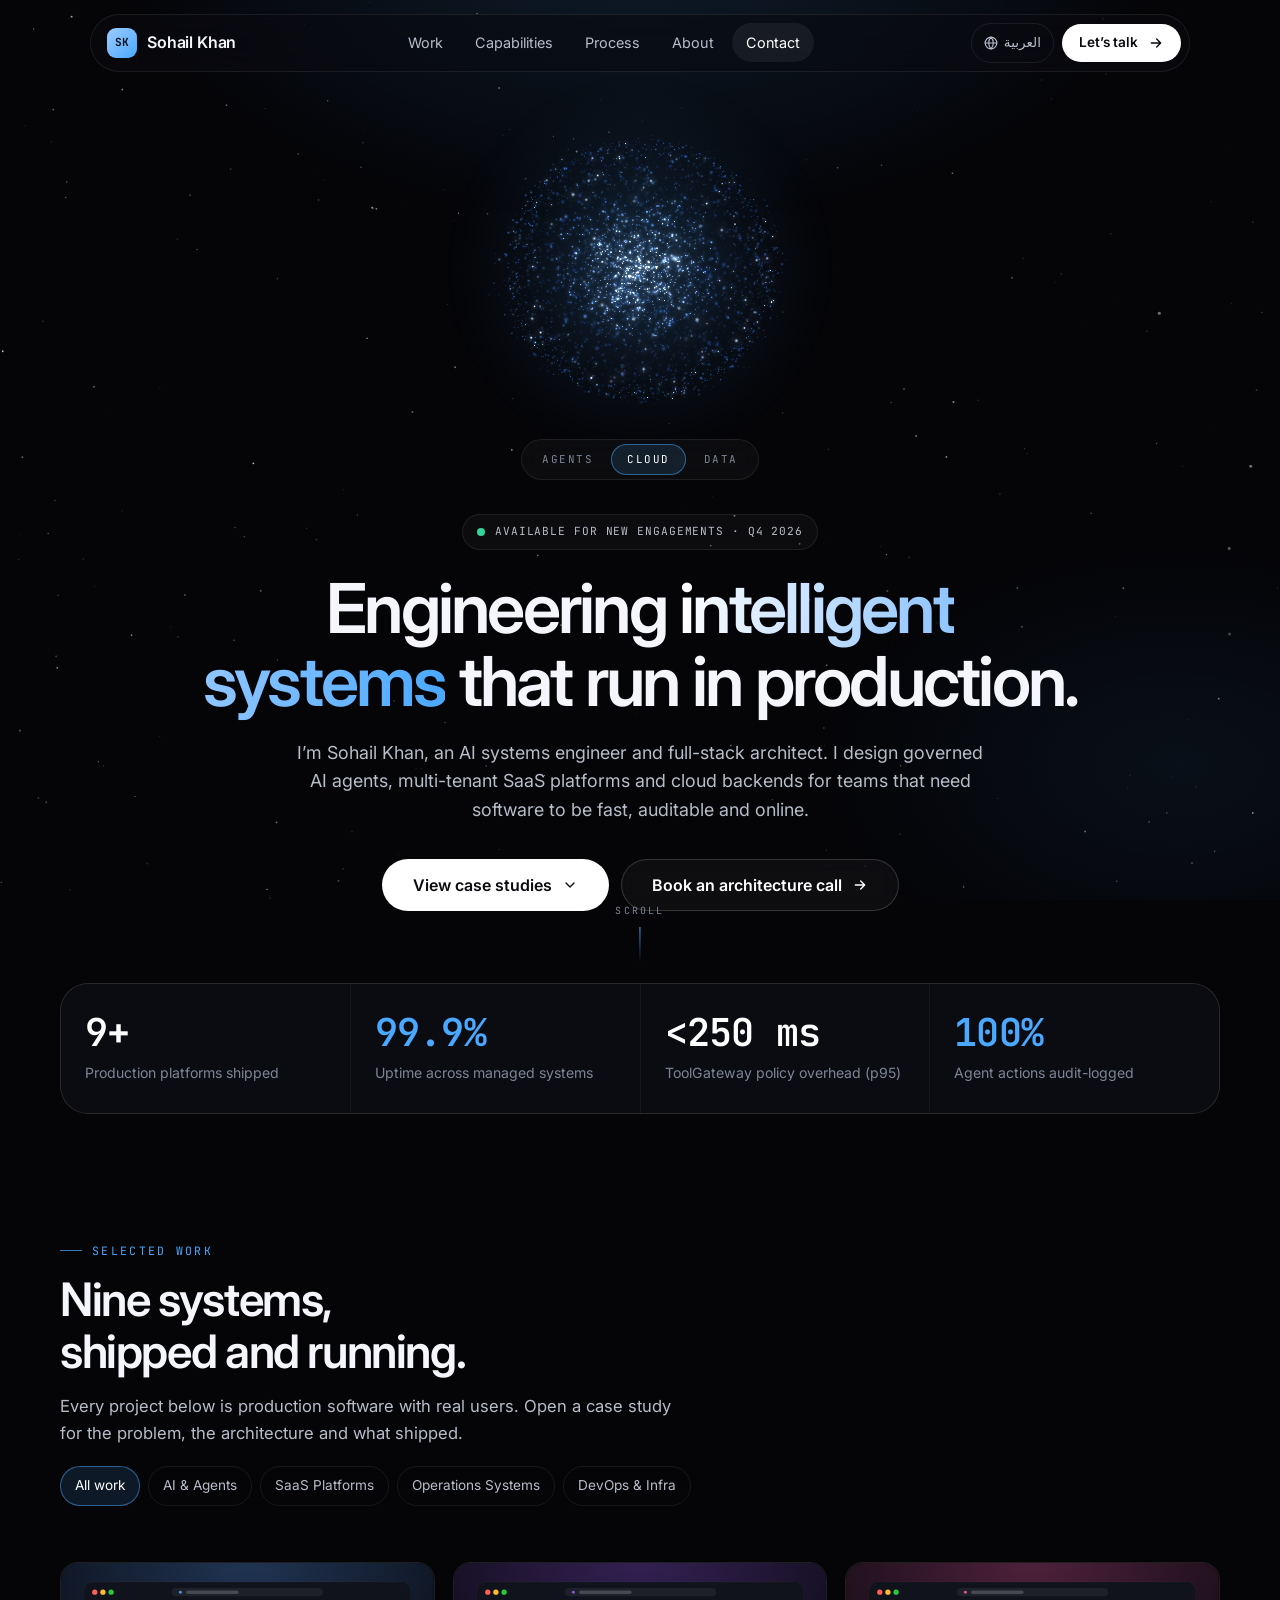
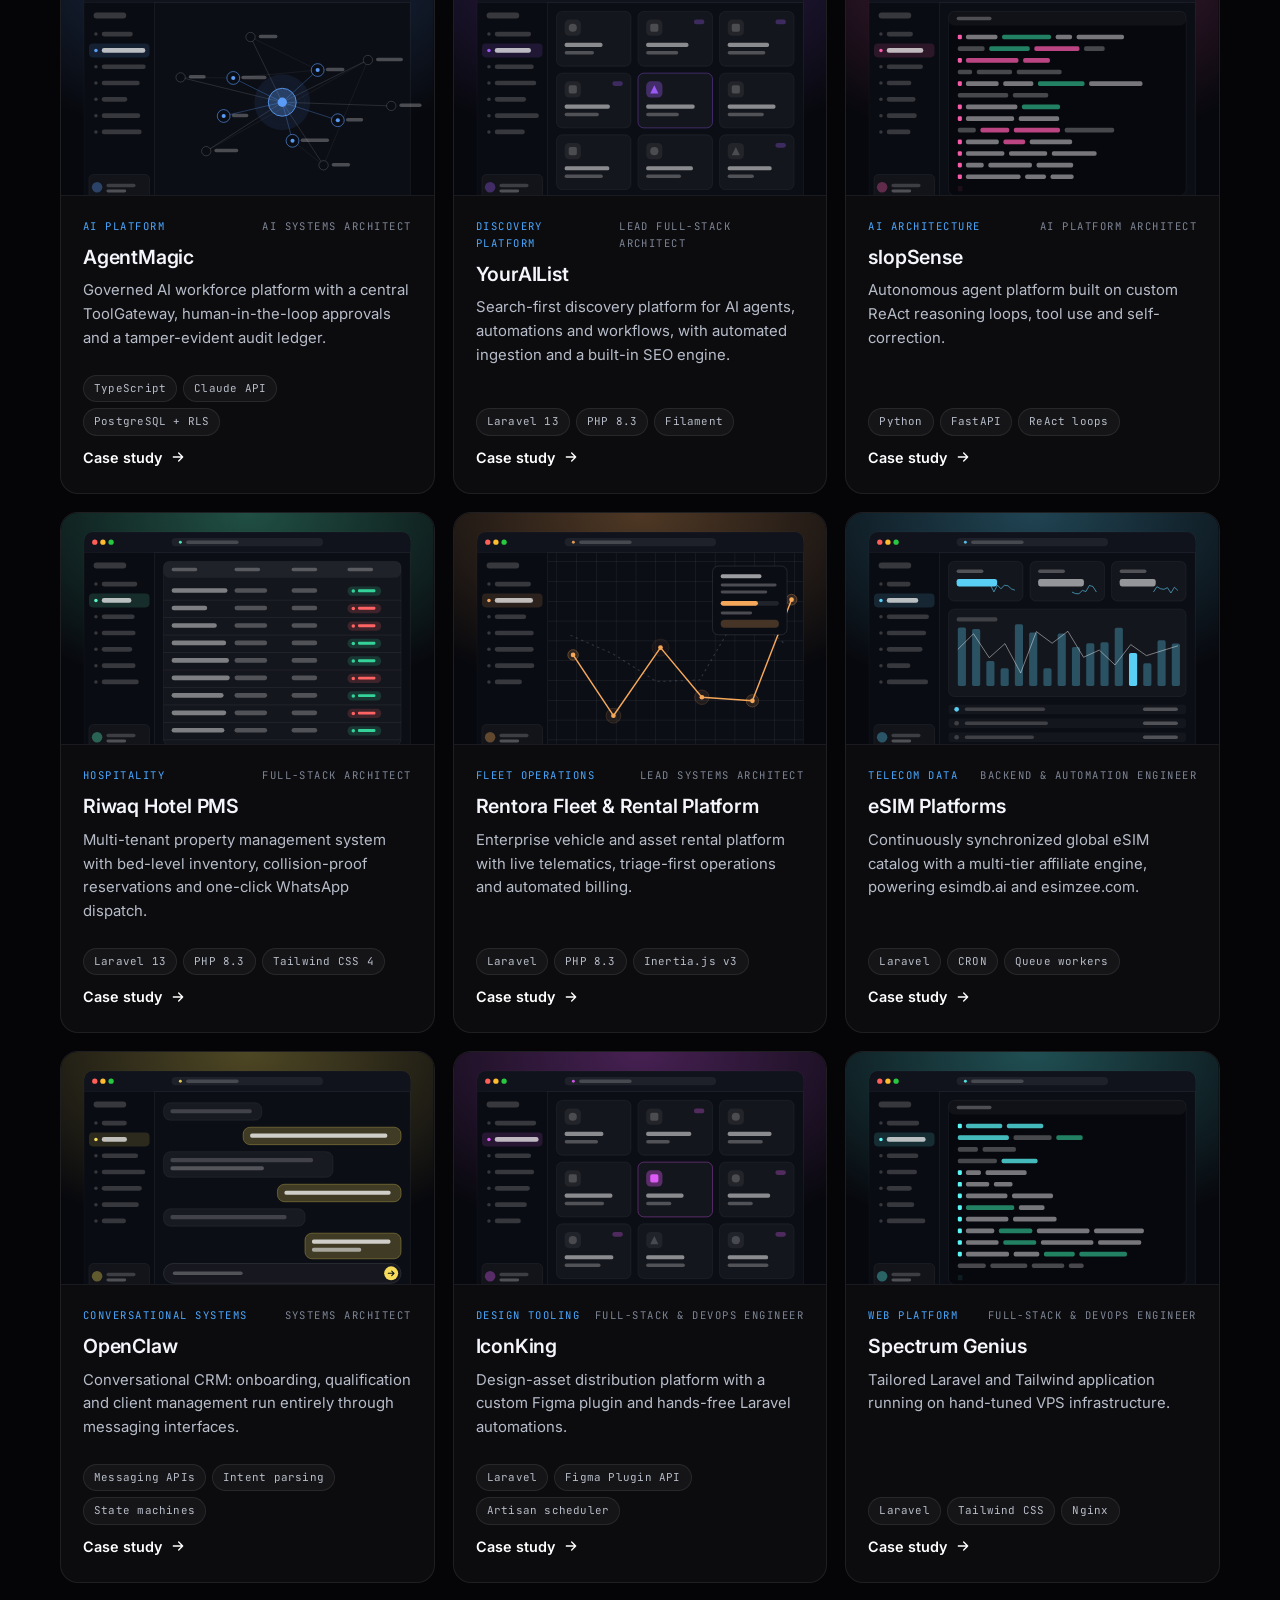
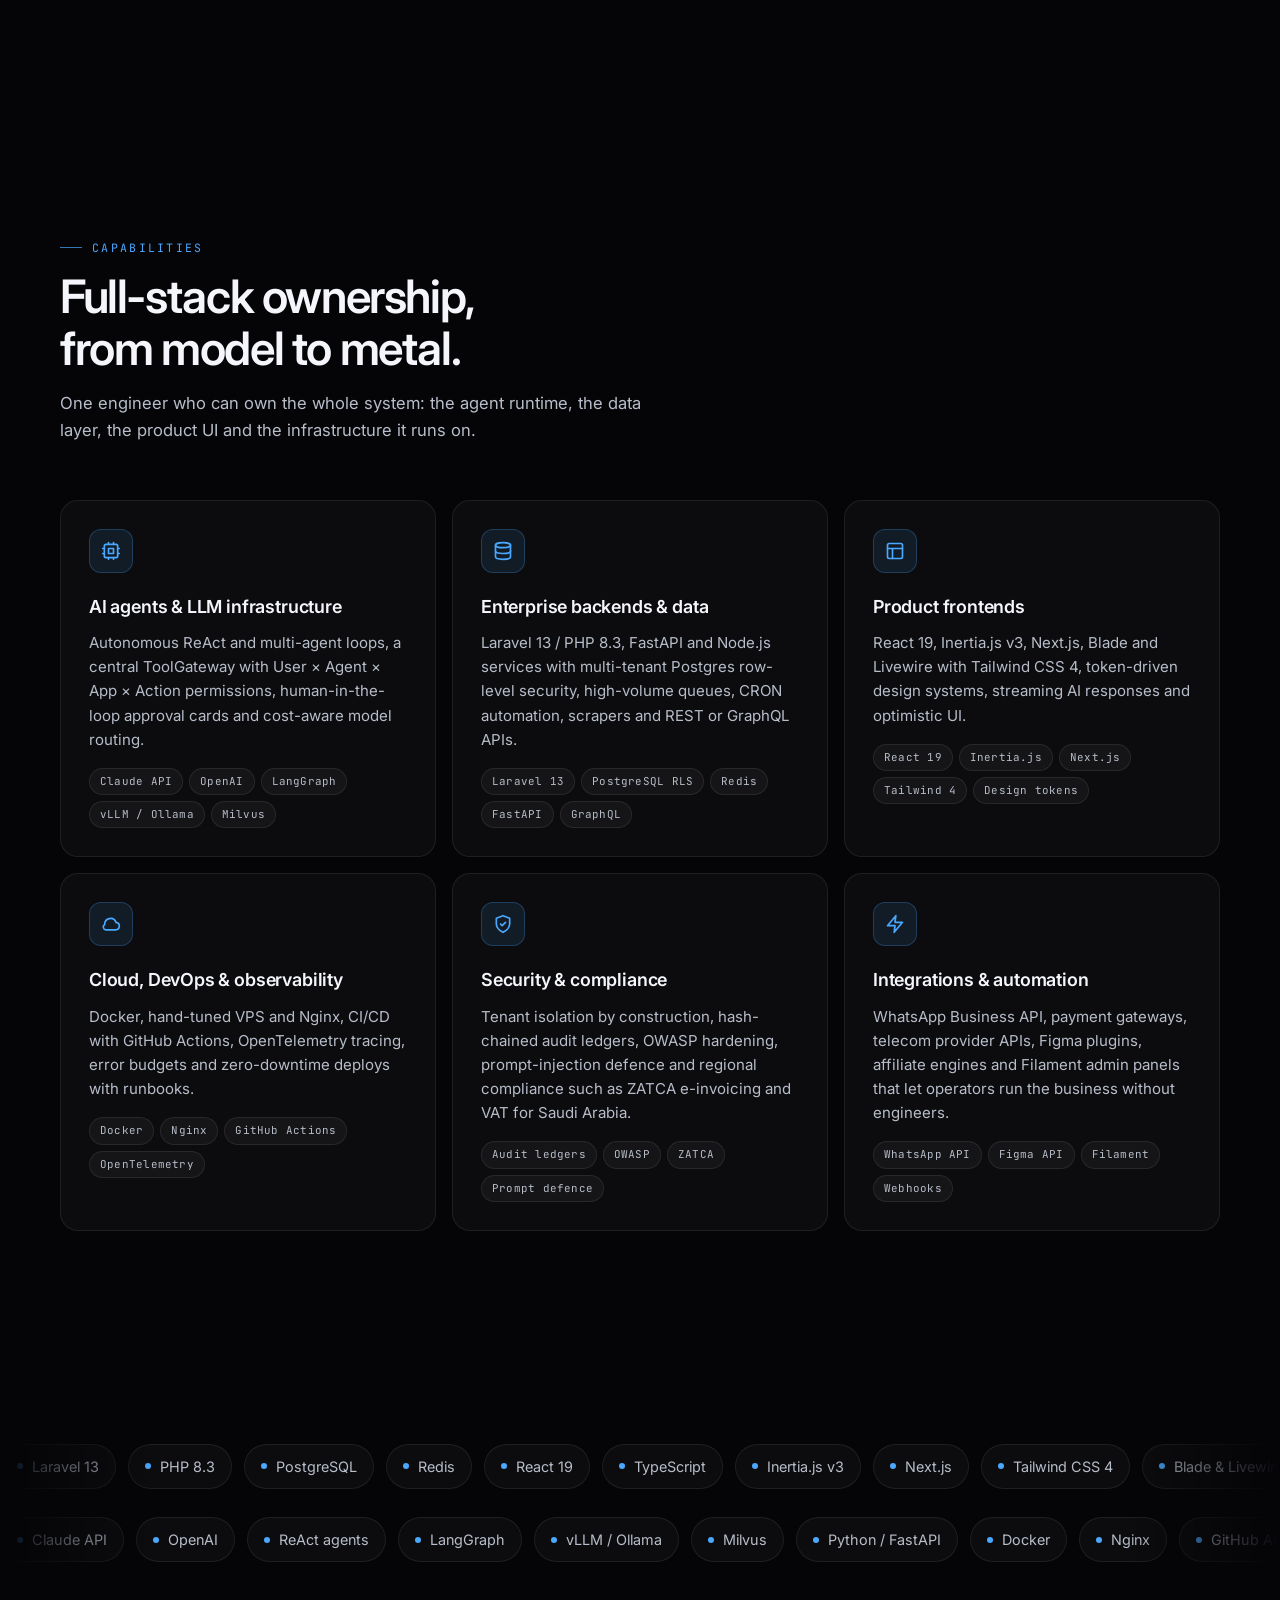
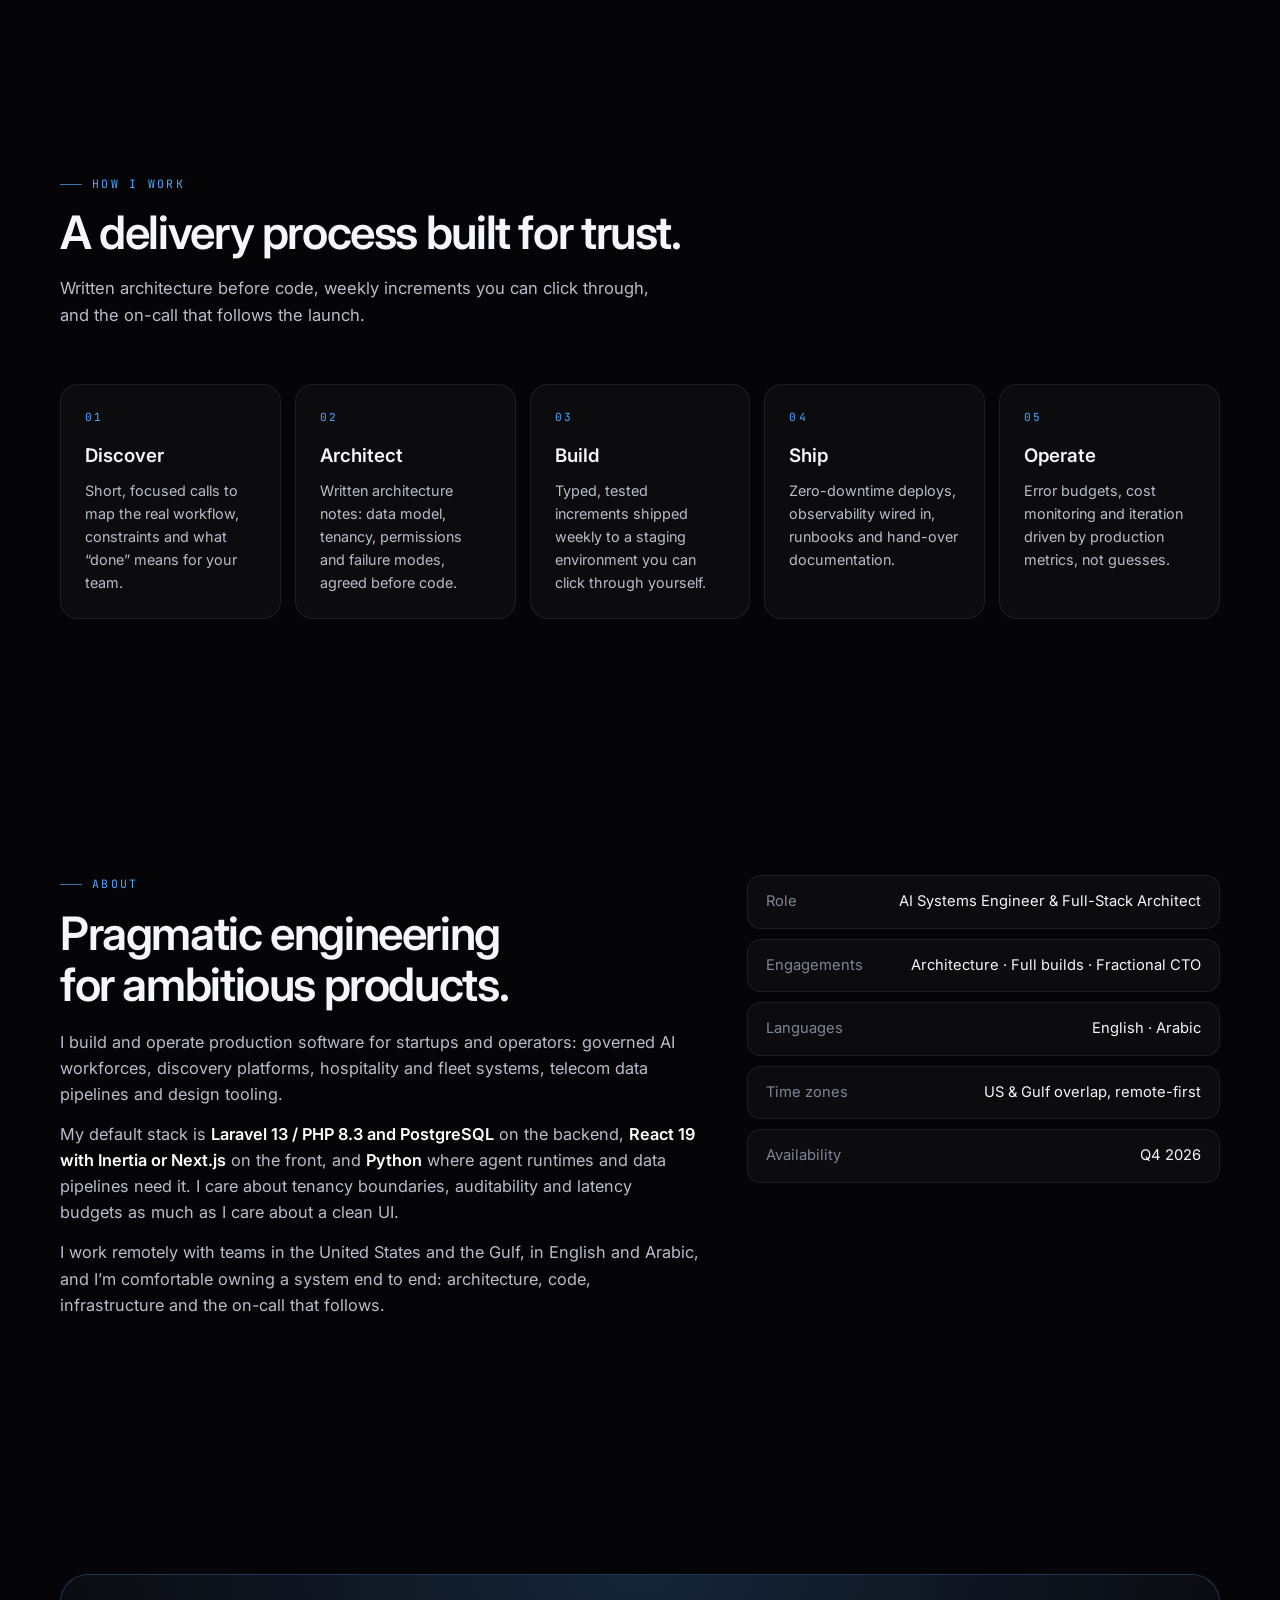
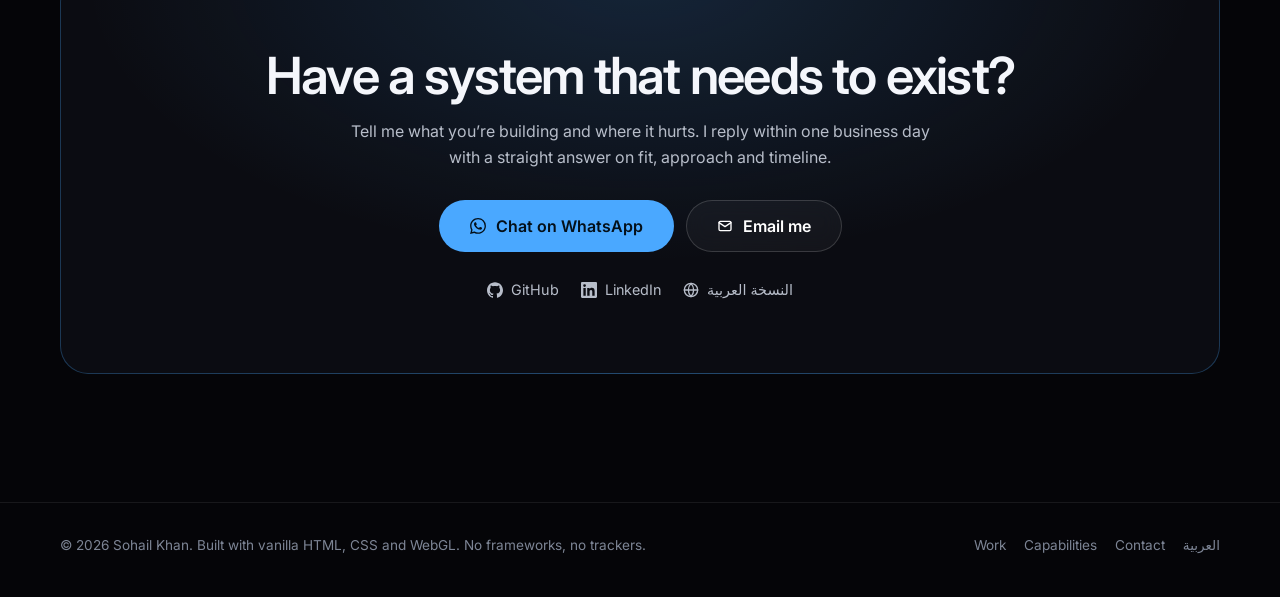
==== index.html @ e5ed65bf "Initial Portfolio" ====
<!DOCTYPE html>
<html lang="en" dir="ltr">
<head>
  <meta charset="UTF-8">
  <meta name="viewport" content="width=device-width, initial-scale=1.0">
  <title>Sohail Khan — AI Systems Engineer &amp; Full-Stack Architect</title>
  <meta name="description" content="Sohail Khan designs governed AI agents, multi-tenant SaaS platforms and cloud backends that stay fast, auditable and online. Case studies: AgentMagic, YourAIList, Riwaq PMS, Rentora, eSIM platforms and more.">
  <meta name="theme-color" content="#050508">
  <meta name="color-scheme" content="dark">

  <!-- TODO: replace https://sohailkhan.dev/ with your real domain before launch -->
  <link rel="canonical" href="https://sohailkhan.dev/">
  <link rel="alternate" hreflang="en" href="https://sohailkhan.dev/">
  <link rel="alternate" hreflang="ar" href="https://sohailkhan.dev/ar.html">
  <link rel="alternate" hreflang="x-default" href="https://sohailkhan.dev/">

  <meta property="og:type" content="website">
  <meta property="og:title" content="Sohail Khan — AI Systems Engineer &amp; Full-Stack Architect">
  <meta property="og:description" content="Governed AI agents, multi-tenant SaaS platforms and cloud backends that stay fast, auditable and online.">
  <meta property="og:url" content="https://sohailkhan.dev/">
  <meta property="og:locale" content="en_US">
  <meta property="og:locale:alternate" content="ar_SA">
  <meta name="twitter:card" content="summary_large_image">

  <link rel="icon" href="data:image/svg+xml,%3Csvg xmlns='http://www.w3.org/2000/svg' viewBox='0 0 64 64'%3E%3Cdefs%3E%3ClinearGradient id='g' x1='0' y1='0' x2='1' y2='1'%3E%3Cstop offset='0' stop-color='%239ccbff'/%3E%3Cstop offset='1' stop-color='%234aa8ff'/%3E%3C/linearGradient%3E%3C/defs%3E%3Crect width='64' height='64' rx='16' fill='url(%23g)'/%3E%3Ctext x='32' y='41' text-anchor='middle' font-family='Inter,Arial,sans-serif' font-size='26' font-weight='700' fill='%2304101a'%3ESK%3C/text%3E%3C/svg%3E">

  <link rel="preconnect" href="https://fonts.googleapis.com">
  <link rel="preconnect" href="https://fonts.gstatic.com" crossorigin>
  <link href="https://fonts.googleapis.com/css2?family=Inter:wght@400;500;600;700&family=JetBrains+Mono:wght@400;500;600&display=swap" rel="stylesheet">
  <link rel="stylesheet" href="assets/css/styles.css">

  <script type="application/ld+json">
  {
    "@context": "https://schema.org",
    "@type": "Person",
    "name": "Sohail Khan",
    "jobTitle": "AI Systems Engineer & Full-Stack Architect",
    "url": "https://sohailkhan.dev/",
    "sameAs": ["https://github.com/Koding-net"],
    "knowsLanguage": ["en", "ar"],
    "knowsAbout": ["AI agents", "LLM infrastructure", "Laravel", "PostgreSQL", "React", "Cloud architecture", "DevOps"]
  }
  </script>
</head>
<body>

<!-- Icon sprite -->
<svg xmlns="http://www.w3.org/2000/svg" style="display:none" aria-hidden="true">
  <symbol id="i-arrow" viewBox="0 0 24 24" fill="none" stroke="currentColor" stroke-width="2" stroke-linecap="round" stroke-linejoin="round"><path d="M5 12h14M13 6l6 6-6 6"/></symbol>
  <symbol id="i-chevron" viewBox="0 0 24 24" fill="none" stroke="currentColor" stroke-width="2" stroke-linecap="round" stroke-linejoin="round"><path d="m6 9 6 6 6-6"/></symbol>
  <symbol id="i-ext" viewBox="0 0 24 24" fill="none" stroke="currentColor" stroke-width="2" stroke-linecap="round" stroke-linejoin="round"><path d="M14 4h6v6M20 4l-9 9M19 14v5a1 1 0 0 1-1 1H5a1 1 0 0 1-1-1V6a1 1 0 0 1 1-1h5"/></symbol>
  <symbol id="i-mail" viewBox="0 0 24 24" fill="none" stroke="currentColor" stroke-width="2" stroke-linecap="round" stroke-linejoin="round"><rect x="3" y="5" width="18" height="14" rx="2"/><path d="m3 7 9 6 9-6"/></symbol>
  <symbol id="i-globe" viewBox="0 0 24 24" fill="none" stroke="currentColor" stroke-width="2" stroke-linecap="round" stroke-linejoin="round"><circle cx="12" cy="12" r="10"/><path d="M2 12h20M12 2a15.3 15.3 0 0 1 4 10 15.3 15.3 0 0 1-4 10 15.3 15.3 0 0 1-4-10 15.3 15.3 0 0 1 4-10z"/></symbol>
  <symbol id="i-menu" viewBox="0 0 24 24" fill="none" stroke="currentColor" stroke-width="2" stroke-linecap="round"><path d="M4 7h16M4 12h16M4 17h16"/></symbol>
  <symbol id="i-x" viewBox="0 0 24 24" fill="none" stroke="currentColor" stroke-width="2" stroke-linecap="round"><path d="M18 6 6 18M6 6l12 12"/></symbol>
  <symbol id="i-cpu" viewBox="0 0 24 24" fill="none" stroke="currentColor" stroke-width="2" stroke-linecap="round" stroke-linejoin="round"><rect x="4" y="4" width="16" height="16" rx="2"/><rect x="9" y="9" width="6" height="6"/><path d="M15 2v2M9 2v2M15 20v2M9 20v2M2 15h2M2 9h2M20 15h2M20 9h2"/></symbol>
  <symbol id="i-db" viewBox="0 0 24 24" fill="none" stroke="currentColor" stroke-width="2" stroke-linecap="round" stroke-linejoin="round"><ellipse cx="12" cy="5" rx="9" ry="3"/><path d="M3 5v14c0 1.7 4 3 9 3s9-1.3 9-3V5"/><path d="M3 12c0 1.7 4 3 9 3s9-1.3 9-3"/></symbol>
  <symbol id="i-layout" viewBox="0 0 24 24" fill="none" stroke="currentColor" stroke-width="2" stroke-linecap="round" stroke-linejoin="round"><rect x="3" y="3" width="18" height="18" rx="2"/><path d="M3 9h18M9 21V9"/></symbol>
  <symbol id="i-cloud" viewBox="0 0 24 24" fill="none" stroke="currentColor" stroke-width="2" stroke-linecap="round" stroke-linejoin="round"><path d="M17.5 19a4.5 4.5 0 0 0 .5-8.97A7 7 0 0 0 4.4 12.5 3.5 3.5 0 0 0 6 19z"/></symbol>
  <symbol id="i-shield" viewBox="0 0 24 24" fill="none" stroke="currentColor" stroke-width="2" stroke-linecap="round" stroke-linejoin="round"><path d="M12 22s8-4 8-10V5l-8-3-8 3v7c0 6 8 10 8 10z"/><path d="m9 12 2 2 4-4"/></symbol>
  <symbol id="i-zap" viewBox="0 0 24 24" fill="none" stroke="currentColor" stroke-width="2" stroke-linecap="round" stroke-linejoin="round"><path d="M13 2 3 14h9l-1 8 10-12h-9z"/></symbol>
  <symbol id="i-wa" viewBox="0 0 24 24" fill="currentColor"><path d="M17.472 14.382c-.297-.149-1.758-.867-2.03-.967-.273-.099-.471-.148-.67.15-.197.297-.767.966-.94 1.164-.173.199-.347.223-.644.075-.297-.15-1.255-.463-2.39-1.475-.883-.788-1.48-1.761-1.653-2.059-.173-.297-.018-.458.13-.606.134-.133.298-.347.446-.52.149-.174.198-.298.298-.497.099-.198.05-.371-.025-.52-.075-.149-.669-1.612-.916-2.207-.242-.579-.487-.5-.669-.51-.173-.008-.371-.01-.57-.01-.198 0-.52.074-.792.372-.272.297-1.04 1.016-1.04 2.479 0 1.462 1.065 2.875 1.213 3.074.149.198 2.096 3.2 5.077 4.487.709.306 1.262.489 1.694.625.712.227 1.36.195 1.871.118.571-.085 1.758-.719 2.006-1.413.248-.694.248-1.289.173-1.413-.074-.124-.272-.198-.57-.347m-5.421 7.403h-.004a9.87 9.87 0 0 1-5.031-1.378l-.361-.214-3.741.982.998-3.648-.235-.374a9.86 9.86 0 0 1-1.51-5.26c.001-5.45 4.436-9.884 9.888-9.884 2.64 0 5.122 1.03 6.988 2.898a9.825 9.825 0 0 1 2.893 6.994c-.003 5.45-4.437 9.884-9.885 9.884m8.413-18.297A11.815 11.815 0 0 0 12.05 0C5.495 0 .16 5.335.157 11.892c0 2.096.547 4.142 1.588 5.945L.057 24l6.305-1.654a11.882 11.882 0 0 0 5.683 1.448h.005c6.554 0 11.89-5.335 11.893-11.893a11.821 11.821 0 0 0-3.48-8.413Z"/></symbol>
  <symbol id="i-github" viewBox="0 0 24 24" fill="currentColor"><path d="M12 .297c-6.63 0-12 5.373-12 12 0 5.303 3.438 9.8 8.205 11.385.6.113.82-.258.82-.577 0-.285-.01-1.04-.015-2.04-3.338.724-4.042-1.61-4.042-1.61C4.422 18.07 3.633 17.7 3.633 17.7c-1.087-.744.084-.729.084-.729 1.205.084 1.838 1.236 1.838 1.236 1.07 1.835 2.809 1.305 3.495.998.108-.776.417-1.305.76-1.605-2.665-.3-5.466-1.332-5.466-5.93 0-1.31.465-2.38 1.235-3.22-.135-.303-.54-1.523.105-3.176 0 0 1.005-.322 3.3 1.23.96-.267 1.98-.399 3-.405 1.02.006 2.04.138 3 .405 2.28-1.552 3.285-1.23 3.285-1.23.645 1.653.24 2.873.12 3.176.765.84 1.23 1.91 1.23 3.22 0 4.61-2.805 5.625-5.475 5.92.42.36.81 1.096.81 2.22 0 1.606-.015 2.896-.015 3.286 0 .315.21.69.825.57C20.565 22.092 24 17.592 24 12.297c0-6.627-5.373-12-12-12"/></symbol>
  <symbol id="i-linkedin" viewBox="0 0 24 24" fill="currentColor"><path d="M20.447 20.452h-3.554v-5.569c0-1.328-.027-3.037-1.852-3.037-1.853 0-2.136 1.445-2.136 2.939v5.667H9.351V9h3.414v1.561h.046c.477-.9 1.637-1.85 3.37-1.85 3.601 0 4.267 2.37 4.267 5.455v6.286zM5.337 7.433a2.062 2.062 0 0 1-2.063-2.065 2.064 2.064 0 1 1 2.063 2.065zm1.782 13.019H3.555V9h3.564v11.452zM22.225 0H1.771C.792 0 0 .774 0 1.729v20.542C0 23.227.792 24 1.771 24h20.451C23.2 24 24 23.227 24 22.271V1.729C24 .774 23.2 0 22.222 0h.003z"/></symbol>
</svg>

<a class="skip-link" href="#main">Skip to content</a>
<canvas id="starfield" class="starfield" aria-hidden="true"></canvas>
<div class="bg-glow" aria-hidden="true"></div>

<!-- ======================= Header ======================= -->
<header class="site-header" id="top">
  <nav class="nav" aria-label="Primary">
    <a class="nav__brand" href="#top" aria-label="Sohail Khan — home">
      <span class="nav__mark" aria-hidden="true">SK</span>
      <span>Sohail Khan</span>
    </a>
    <ul class="nav__links" id="nav-links">
      <li><a href="#work">Work</a></li>
      <li><a href="#capabilities">Capabilities</a></li>
      <li><a href="#process">Process</a></li>
      <li><a href="#about">About</a></li>
      <li><a href="#contact">Contact</a></li>
    </ul>
    <div class="nav__actions">
      <a class="nav__lang" href="ar.html" hreflang="ar" lang="ar" title="النسخة العربية — الخليج">
        <svg aria-hidden="true"><use href="#i-globe"/></svg><span>العربية</span>
      </a>
      <a class="btn btn--primary btn--sm nav__cta" href="#contact">Let’s talk <svg aria-hidden="true"><use href="#i-arrow"/></svg></a>
      <button class="nav__toggle" type="button" aria-expanded="false" aria-controls="nav-links" aria-label="Toggle menu">
        <svg class="icon-menu" aria-hidden="true"><use href="#i-menu"/></svg>
        <svg class="icon-close" aria-hidden="true"><use href="#i-x"/></svg>
      </button>
    </div>
  </nav>
</header>

<main id="main">

  <!-- ======================= Hero ======================= -->
  <section class="hero" id="hero" aria-labelledby="hero-title">
    <div class="avatar" id="avatar" aria-hidden="true">
      <canvas id="avatar-canvas" class="avatar__canvas"></canvas>
    </div>
    <div class="forms" role="group" aria-label="Choose a formation">
      <button type="button" class="forms__btn" aria-pressed="true">Agents</button>
      <button type="button" class="forms__btn" aria-pressed="false">Cloud</button>
      <button type="button" class="forms__btn" aria-pressed="false">Data</button>
    </div>

    <p class="hero__status"><span class="dot" aria-hidden="true"></span> Available for new engagements · Q4 2026</p>
    <h1 class="hero__title" id="hero-title">Engineering <span class="grad">intelligent systems</span> that run in production.</h1>
    <p class="hero__sub">I’m Sohail Khan, an AI systems engineer and full-stack architect. I design governed AI agents, multi-tenant SaaS platforms and cloud backends for teams that need software to be fast, auditable and online.</p>
    <div class="hero__cta">
      <a class="btn btn--primary btn--lg" href="#work">View case studies <svg aria-hidden="true"><use href="#i-chevron"/></svg></a>
      <a class="btn btn--ghost btn--lg" href="#contact">Book an architecture call <svg aria-hidden="true"><use href="#i-arrow"/></svg></a>
    </div>
    <div class="hero__scroll" aria-hidden="true">Scroll <i></i></div>
  </section>

  <!-- ======================= Metrics ======================= -->
  <section class="metrics" aria-label="Production metrics">
    <div class="container">
      <div class="metrics__panel" data-reveal>
        <div class="metric">
          <div class="metric__value"><span data-count="9" data-suffix="+">9+</span></div>
          <div class="metric__label">Production platforms shipped</div>
        </div>
        <div class="metric">
          <div class="metric__value"><em><span data-count="99.9" data-decimals="1" data-suffix="%">99.9%</span></em></div>
          <div class="metric__label">Uptime across managed systems</div>
        </div>
        <div class="metric">
          <div class="metric__value">&lt;<span data-count="250">250</span> ms</div>
          <div class="metric__label">ToolGateway policy overhead (p95)</div>
        </div>
        <div class="metric">
          <div class="metric__value"><em><span data-count="100" data-suffix="%">100%</span></em></div>
          <div class="metric__label">Agent actions audit-logged</div>
        </div>
      </div>
    </div>
  </section>

  <!-- ======================= Work ======================= -->
  <section class="section section--flush-top" id="work" aria-labelledby="work-title">
    <div class="container">
      <div class="section__head section__head--row">
        <div data-reveal>
          <p class="eyebrow">Selected work</p>
          <h2 class="h2" id="work-title">Nine systems, shipped and running.</h2>
          <p class="lead">Every project below is production software with real users. Open a case study for the problem, the architecture and what shipped.</p>
        </div>
        <div class="filters" id="filters" role="group" aria-label="Filter projects" data-reveal></div>
      </div>
      <div class="projects" id="projects-grid" data-stagger></div>
    </div>
  </section>

  <!-- ======================= Capabilities ======================= -->
  <section class="section" id="capabilities" aria-labelledby="cap-title">
    <div class="container">
      <div class="section__head" data-reveal>
        <p class="eyebrow">Capabilities</p>
        <h2 class="h2" id="cap-title">Full-stack ownership, from model to metal.</h2>
        <p class="lead">One engineer who can own the whole system: the agent runtime, the data layer, the product UI and the infrastructure it runs on.</p>
      </div>
      <div class="grid grid--3" data-stagger>
        <article class="card" data-reveal>
          <div class="card__icon"><svg aria-hidden="true"><use href="#i-cpu"/></svg></div>
          <h3 class="card__title">AI agents &amp; LLM infrastructure</h3>
          <p class="card__text">Autonomous ReAct and multi-agent loops, a central ToolGateway with User × Agent × App × Action permissions, human-in-the-loop approval cards and cost-aware model routing.</p>
          <div class="card__list"><span class="chip">Claude API</span><span class="chip">OpenAI</span><span class="chip">LangGraph</span><span class="chip">vLLM / Ollama</span><span class="chip">Milvus</span></div>
        </article>
        <article class="card" data-reveal>
          <div class="card__icon"><svg aria-hidden="true"><use href="#i-db"/></svg></div>
          <h3 class="card__title">Enterprise backends &amp; data</h3>
          <p class="card__text">Laravel 13 / PHP 8.3, FastAPI and Node.js services with multi-tenant Postgres row-level security, high-volume queues, CRON automation, scrapers and REST or GraphQL APIs.</p>
          <div class="card__list"><span class="chip">Laravel 13</span><span class="chip">PostgreSQL RLS</span><span class="chip">Redis</span><span class="chip">FastAPI</span><span class="chip">GraphQL</span></div>
        </article>
        <article class="card" data-reveal>
          <div class="card__icon"><svg aria-hidden="true"><use href="#i-layout"/></svg></div>
          <h3 class="card__title">Product frontends</h3>
          <p class="card__text">React 19, Inertia.js v3, Next.js, Blade and Livewire with Tailwind CSS 4, token-driven design systems, streaming AI responses and optimistic UI.</p>
          <div class="card__list"><span class="chip">React 19</span><span class="chip">Inertia.js</span><span class="chip">Next.js</span><span class="chip">Tailwind 4</span><span class="chip">Design tokens</span></div>
        </article>
        <article class="card" data-reveal>
          <div class="card__icon"><svg aria-hidden="true"><use href="#i-cloud"/></svg></div>
          <h3 class="card__title">Cloud, DevOps &amp; observability</h3>
          <p class="card__text">Docker, hand-tuned VPS and Nginx, CI/CD with GitHub Actions, OpenTelemetry tracing, error budgets and zero-downtime deploys with runbooks.</p>
          <div class="card__list"><span class="chip">Docker</span><span class="chip">Nginx</span><span class="chip">GitHub Actions</span><span class="chip">OpenTelemetry</span></div>
        </article>
        <article class="card" data-reveal>
          <div class="card__icon"><svg aria-hidden="true"><use href="#i-shield"/></svg></div>
          <h3 class="card__title">Security &amp; compliance</h3>
          <p class="card__text">Tenant isolation by construction, hash-chained audit ledgers, OWASP hardening, prompt-injection defence and regional compliance such as ZATCA e-invoicing and VAT for Saudi Arabia.</p>
          <div class="card__list"><span class="chip">Audit ledgers</span><span class="chip">OWASP</span><span class="chip">ZATCA</span><span class="chip">Prompt defence</span></div>
        </article>
        <article class="card" data-reveal>
          <div class="card__icon"><svg aria-hidden="true"><use href="#i-zap"/></svg></div>
          <h3 class="card__title">Integrations &amp; automation</h3>
          <p class="card__text">WhatsApp Business API, payment gateways, telecom provider APIs, Figma plugins, affiliate engines and Filament admin panels that let operators run the business without engineers.</p>
          <div class="card__list"><span class="chip">WhatsApp API</span><span class="chip">Figma API</span><span class="chip">Filament</span><span class="chip">Webhooks</span></div>
        </article>
      </div>
    </div>
  </section>

  <!-- ======================= Stack marquee ======================= -->
  <section class="stack" id="stack" aria-label="Technology stack">
    <div class="marquee" data-marquee="row1"></div>
    <div class="marquee marquee--reverse" data-marquee="row2"></div>
  </section>

  <!-- ======================= Process ======================= -->
  <section class="section" id="process" aria-labelledby="process-title">
    <div class="container">
      <div class="section__head" data-reveal>
        <p class="eyebrow">How I work</p>
        <h2 class="h2" id="process-title">A delivery process built for trust.</h2>
        <p class="lead">Written architecture before code, weekly increments you can click through, and the on-call that follows the launch.</p>
      </div>
      <div class="steps" data-stagger>
        <div class="step" data-reveal><div class="step__n">01</div><h3 class="step__title">Discover</h3><p class="step__text">Short, focused calls to map the real workflow, constraints and what “done” means for your team.</p></div>
        <div class="step" data-reveal><div class="step__n">02</div><h3 class="step__title">Architect</h3><p class="step__text">Written architecture notes: data model, tenancy, permissions and failure modes, agreed before code.</p></div>
        <div class="step" data-reveal><div class="step__n">03</div><h3 class="step__title">Build</h3><p class="step__text">Typed, tested increments shipped weekly to a staging environment you can click through yourself.</p></div>
        <div class="step" data-reveal><div class="step__n">04</div><h3 class="step__title">Ship</h3><p class="step__text">Zero-downtime deploys, observability wired in, runbooks and hand-over documentation.</p></div>
        <div class="step" data-reveal><div class="step__n">05</div><h3 class="step__title">Operate</h3><p class="step__text">Error budgets, cost monitoring and iteration driven by production metrics, not guesses.</p></div>
      </div>
    </div>
  </section>

  <!-- ======================= About ======================= -->
  <section class="section" id="about" aria-labelledby="about-title">
    <div class="container about">
      <div data-reveal>
        <p class="eyebrow">About</p>
        <h2 class="h2" id="about-title">Pragmatic engineering for ambitious products.</h2>
        <div class="about__text" style="margin-top:18px">
          <p>I build and operate production software for startups and operators: governed AI workforces, discovery platforms, hospitality and fleet systems, telecom data pipelines and design tooling.</p>
          <p>My default stack is <strong>Laravel 13 / PHP 8.3 and PostgreSQL</strong> on the backend, <strong>React 19 with Inertia or Next.js</strong> on the front, and <strong>Python</strong> where agent runtimes and data pipelines need it. I care about tenancy boundaries, auditability and latency budgets as much as I care about a clean UI.</p>
          <p>I work remotely with teams in the United States and the Gulf, in English and Arabic, and I’m comfortable owning a system end to end: architecture, code, infrastructure and the on-call that follows.</p>
        </div>
      </div>
      <div class="facts" data-stagger>
        <div class="fact" data-reveal><span>Role</span><span>AI Systems Engineer &amp; Full-Stack Architect</span></div>
        <div class="fact" data-reveal><span>Engagements</span><span>Architecture · Full builds · Fractional CTO</span></div>
        <div class="fact" data-reveal><span>Languages</span><span>English · Arabic</span></div>
        <div class="fact" data-reveal><span>Time zones</span><span>US &amp; Gulf overlap, remote-first</span></div>
        <div class="fact" data-reveal><span>Availability</span><span>Q4 2026</span></div>
      </div>
    </div>
  </section>

  <!-- ======================= Contact ======================= -->
  <section class="section" id="contact" aria-labelledby="contact-title">
    <div class="container">
      <div class="cta" data-reveal>
        <h2 class="cta__title" id="contact-title">Have a system that needs to exist?</h2>
        <p class="cta__text">Tell me what you’re building and where it hurts. I reply within one business day with a straight answer on fit, approach and timeline.</p>
        <div class="cta__actions">
          <a class="btn btn--accent btn--lg" data-contact="whatsapp" href="#" target="_blank" rel="noopener noreferrer"><svg aria-hidden="true"><use href="#i-wa"/></svg> Chat on WhatsApp</a>
          <a class="btn btn--ghost btn--lg" data-contact="email" href="#"><svg aria-hidden="true"><use href="#i-mail"/></svg> Email me</a>
        </div>
        <div class="cta__links">
          <a data-contact="github" href="#" target="_blank" rel="noopener noreferrer"><svg aria-hidden="true"><use href="#i-github"/></svg> GitHub</a>
          <a data-contact="linkedin" href="#" target="_blank" rel="noopener noreferrer"><svg aria-hidden="true"><use href="#i-linkedin"/></svg> LinkedIn</a>
          <a href="ar.html" hreflang="ar"><svg aria-hidden="true"><use href="#i-globe"/></svg> <span lang="ar">النسخة العربية</span></a>
        </div>
      </div>
    </div>
  </section>

</main>

<!-- ======================= Footer ======================= -->
<footer class="footer">
  <div class="container footer__row">
    <div>© <span data-year>2026</span> Sohail Khan. Built with vanilla HTML, CSS and WebGL. No frameworks, no trackers.</div>
    <div class="footer__links">
      <a href="#work">Work</a>
      <a href="#capabilities">Capabilities</a>
      <a href="#contact">Contact</a>
      <a href="ar.html" hreflang="ar" lang="ar">العربية</a>
    </div>
  </div>
</footer>

<!-- ======================= Case-study dialog ======================= -->
<dialog class="dialog" id="project-dialog" aria-labelledby="dlg-title">
  <div class="dialog__panel">
    <button class="dialog__close" type="button" data-close aria-label="Close case study"><svg aria-hidden="true"><use href="#i-x"/></svg></button>
    <div class="dialog__scroll">
      <div class="dialog__media" id="dlg-media"></div>
      <div class="dialog__body">
        <div class="dialog__meta" id="dlg-meta"></div>
        <h2 class="dialog__title" id="dlg-title"></h2>
        <p class="dialog__lead" id="dlg-lead"></p>
        <div class="dialog__grid">
          <section class="dialog__block"><h3 class="dialog__h3">The problem</h3><p id="dlg-problem"></p></section>
          <section class="dialog__block"><h3 class="dialog__h3">The solution</h3><p id="dlg-solution"></p></section>
        </div>
        <section class="dialog__section"><h3 class="dialog__h3">Engineering highlights</h3><ul class="bullets" id="dlg-highlights"></ul></section>
        <section class="dialog__section"><h3 class="dialog__h3">Outcomes</h3><div class="outcomes" id="dlg-outcomes"></div></section>
        <section class="dialog__section"><h3 class="dialog__h3">Stack</h3><div class="dialog__chips" id="dlg-stack"></div></section>
        <div class="dialog__actions" id="dlg-actions"></div>
      </div>
    </div>
  </div>
</dialog>

<script src="assets/js/data.en.js"></script>
<script src="assets/js/starfield.js"></script>
<script src="assets/js/avatar.js"></script>
<script src="assets/js/mockups.js"></script>
<script src="assets/js/main.js"></script>
</body>
</html>
---- assets/css/styles.css ----
/* ==========================================================================
   Sohail Khan — Portfolio
   One stylesheet for both editions:
     index.html  → English, LTR (blue accent)
     ar.html     → Arabic,  RTL (emerald accent)
   Direction-specific rules use [dir="rtl"]; typography tweaks use html[lang="ar"].
   ========================================================================== */

/* ---------- Design tokens ------------------------------------------------ */
:root {
  --bg: #050508;
  --bg-elev: #0b0c12;
  --surface: rgba(255, 255, 255, .03);
  --surface-2: rgba(255, 255, 255, .055);
  --border: rgba(255, 255, 255, .08);
  --border-2: rgba(255, 255, 255, .16);
  --text: #f4f6fb;
  --text-2: #b7bdc9;
  --text-3: #7d8595;
  --accent: #4aa8ff;
  --accent-2: #9ccbff;
  --accent-deep: #1f5eff;
  --accent-rgb: 74, 168, 255;
  --success: #34d399;
  --radius-s: 10px;
  --radius: 18px;
  --radius-l: 28px;
  --font-sans: "Inter", ui-sans-serif, system-ui, -apple-system, "Segoe UI", Roboto, sans-serif;
  --font-mono: "JetBrains Mono", ui-monospace, SFMono-Regular, Menlo, Consolas, monospace;
  --container: 1160px;
  --gutter: clamp(16px, 4vw, 32px);
  --section: clamp(72px, 10vw, 128px);
  --ease: cubic-bezier(.2, .7, .2, 1);
  --shadow: 0 30px 80px -30px rgba(0, 0, 0, .85);
}

html[lang="ar"] {
  --accent: #34d399;
  --accent-2: #a7f3d0;
  --accent-deep: #059669;
  --accent-rgb: 52, 211, 153;
  --font-sans: "IBM Plex Sans Arabic", "Inter", ui-sans-serif, system-ui, sans-serif;
}

/* ---------- Base --------------------------------------------------------- */
*, *::before, *::after { box-sizing: border-box; }
html { scroll-behavior: smooth; -webkit-text-size-adjust: 100%; }
body {
  margin: 0;
  background: var(--bg);
  color: var(--text);
  font-family: var(--font-sans);
  font-size: 16px;
  line-height: 1.6;
  -webkit-font-smoothing: antialiased;
  -moz-osx-font-smoothing: grayscale;
  overflow-x: hidden;
  min-height: 100vh;
}
body.has-dialog { overflow: hidden; }
img, svg { display: block; max-width: 100%; }
a { color: inherit; text-decoration: none; }
button { font: inherit; color: inherit; background: none; border: 0; padding: 0; cursor: pointer; }
h1, h2, h3, h4, p { margin: 0; }
ul { margin: 0; padding: 0; list-style: none; }
:focus-visible { outline: 2px solid var(--accent); outline-offset: 3px; border-radius: 6px; }
::selection { background: rgba(var(--accent-rgb), .35); color: #fff; }

.skip-link {
  position: fixed; top: -100px; inset-inline-start: 16px; z-index: 100;
  background: #fff; color: #000; padding: 10px 14px; border-radius: 999px; font-weight: 600;
}
.skip-link:focus { top: 16px; }
.visually-hidden {
  position: absolute !important; width: 1px; height: 1px; overflow: hidden;
  clip: rect(0 0 0 0); white-space: nowrap; border: 0; padding: 0; margin: -1px;
}

/* ---------- Backgrounds -------------------------------------------------- */
.starfield { position: fixed; inset: 0; width: 100%; height: 100%; z-index: -2; pointer-events: none; }
.bg-glow {
  position: fixed; inset: 0; z-index: -1; pointer-events: none;
  background:
    radial-gradient(60% 50% at 50% -10%, rgba(var(--accent-rgb), .16), transparent 70%),
    radial-gradient(40% 35% at 92% 85%, rgba(var(--accent-rgb), .07), transparent 70%);
}

/* ---------- Typography --------------------------------------------------- */
.eyebrow {
  display: flex; align-items: center; gap: 10px; margin-bottom: 14px;
  font-family: var(--font-mono); font-size: .72rem; letter-spacing: .2em; text-transform: uppercase;
  color: var(--accent);
}
.eyebrow::before { content: ""; width: 22px; height: 1px; background: currentColor; opacity: .7; }
html[lang="ar"] .eyebrow { font-family: var(--font-sans); font-weight: 600; font-size: .86rem; letter-spacing: 0; }

.h2 {
  font-size: clamp(1.9rem, 3.6vw, 2.9rem); font-weight: 600; letter-spacing: -.03em; line-height: 1.12;
  max-width: 22ch; text-wrap: balance;
}
html[lang="ar"] .h2 { letter-spacing: 0; font-weight: 700; line-height: 1.4; max-width: 28ch; }
.lead { color: var(--text-2); font-size: clamp(1rem, 1.3vw, 1.15rem); max-width: 62ch; margin-top: 16px; text-wrap: pretty; }
.grad {
  background: linear-gradient(92deg, #fff 0%, var(--accent-2) 45%, var(--accent) 100%);
  -webkit-background-clip: text; background-clip: text; color: transparent;
}

/* ---------- Layout ------------------------------------------------------- */
.container { width: min(var(--container), 100% - 2 * var(--gutter)); margin-inline: auto; }
.section { padding-block: var(--section); }
.section--flush-top { padding-top: 0; }
.section__head { margin-bottom: clamp(32px, 5vw, 56px); }
.section__head--row { display: flex; flex-wrap: wrap; align-items: flex-end; justify-content: space-between; gap: 20px; }
.section__head--row > :first-child { flex: 1 1 560px; }
.section__head--row .filters { flex: 0 1 auto; }

/* ---------- Buttons ------------------------------------------------------ */
.btn {
  display: inline-flex; align-items: center; justify-content: center; gap: 10px;
  padding: 14px 24px; border-radius: 999px; font-weight: 600; font-size: .95rem; line-height: 1;
  border: 1px solid transparent; white-space: nowrap;
  transition: transform .25s var(--ease), background .25s, border-color .25s, box-shadow .25s, color .25s;
}
.btn:hover { transform: translateY(-1px); }
.btn:active { transform: translateY(0); }
.btn svg { width: 16px; height: 16px; flex: none; }
.btn--primary { background: #fff; color: #0a0a0f; }
.btn--primary:hover { background: #e9efff; }
.btn--ghost { background: rgba(255, 255, 255, .04); border-color: var(--border-2); color: #fff; backdrop-filter: blur(10px); -webkit-backdrop-filter: blur(10px); }
.btn--ghost:hover { background: rgba(255, 255, 255, .08); border-color: rgba(255, 255, 255, .3); }
.btn--accent { background: var(--accent); color: #04101a; }
.btn--accent:hover { box-shadow: 0 12px 32px -10px rgba(var(--accent-rgb), .7); }
.btn--sm { padding: 10px 16px; font-size: .85rem; }
.btn--lg { padding: 17px 30px; font-size: 1rem; }
[dir="rtl"] .icon-flip { transform: scaleX(-1); }

/* ---------- Navigation --------------------------------------------------- */
.site-header {
  position: fixed; top: 0; inset-inline: 0; z-index: 50;
  padding: 14px var(--gutter); display: flex; justify-content: center; pointer-events: none;
}
.nav {
  pointer-events: auto; position: relative;
  width: min(1100px, 100%); display: flex; align-items: center; justify-content: space-between; gap: 16px;
  padding: 8px; padding-inline-start: 16px;
  border-radius: 999px; background: rgba(10, 10, 16, .6); border: 1px solid var(--border);
  backdrop-filter: blur(18px) saturate(140%); -webkit-backdrop-filter: blur(18px) saturate(140%);
  transition: background .3s, box-shadow .3s;
}
.site-header.is-scrolled .nav { background: rgba(8, 8, 14, .82); box-shadow: 0 10px 40px -20px rgba(0, 0, 0, .9); }
.nav__brand { display: flex; align-items: center; gap: 10px; font-weight: 600; letter-spacing: -.01em; white-space: nowrap; }
.nav__mark {
  width: 30px; height: 30px; border-radius: 9px; display: grid; place-items: center;
  font-family: var(--font-mono); font-size: .7rem; font-weight: 700; color: #04101a;
  background: linear-gradient(135deg, var(--accent-2), var(--accent));
}
.nav__links { display: flex; gap: 4px; }
.nav__links a {
  display: block; padding: 8px 14px; border-radius: 999px; font-size: .9rem; color: var(--text-2);
  transition: color .2s, background .2s;
}
.nav__links a:hover, .nav__links a.is-active { color: #fff; background: rgba(255, 255, 255, .06); }
.nav__actions { display: flex; align-items: center; gap: 8px; }
.nav__lang {
  display: inline-flex; align-items: center; gap: 6px; padding: 8px 12px; border-radius: 999px;
  border: 1px solid var(--border); font-size: .85rem; color: var(--text-2); white-space: nowrap;
}
.nav__lang:hover { color: #fff; border-color: var(--border-2); }
.nav__lang svg { width: 14px; height: 14px; }
.nav__toggle { display: none; width: 40px; height: 40px; border-radius: 999px; border: 1px solid var(--border); place-items: center; }
.nav__toggle svg { width: 18px; height: 18px; }
.nav__toggle .icon-close { display: none; }
.nav.is-open .nav__toggle .icon-menu { display: none; }
.nav.is-open .nav__toggle .icon-close { display: block; }

@media (max-width: 900px) {
  .nav__links {
    position: absolute; top: calc(100% + 10px); inset-inline: 0; flex-direction: column;
    padding: 10px; border-radius: 22px; background: rgba(8, 8, 14, .94); border: 1px solid var(--border);
    backdrop-filter: blur(18px); -webkit-backdrop-filter: blur(18px);
    opacity: 0; visibility: hidden; transform: translateY(-6px);
    transition: opacity .25s, transform .25s, visibility .25s;
  }
  .nav.is-open .nav__links { opacity: 1; visibility: visible; transform: none; }
  .nav__links a { padding: 12px 16px; font-size: 1rem; }
  .nav__toggle { display: grid; }
  .nav__cta { display: none; }
}
@media (max-width: 420px) {
  .nav__brand span:last-child { display: none; }
}

/* ---------- Hero --------------------------------------------------------- */
.hero {
  position: relative; min-height: 100svh; display: flex; flex-direction: column; align-items: center;
  justify-content: center; text-align: center;
  padding-top: calc(88px + 3vh); padding-bottom: 72px;
}
.avatar { position: relative; width: clamp(220px, 34vh, 380px); aspect-ratio: 1; margin-inline: auto; }
.avatar::before {
  content: ""; position: absolute; inset: -12%; border-radius: 50%; pointer-events: none;
  background: radial-gradient(circle, rgba(var(--accent-rgb), .22) 0%, rgba(var(--accent-rgb), .06) 40%, transparent 70%);
  filter: blur(12px);
}
.avatar__canvas {
  position: absolute; left: -25%; top: -25%; width: 150%; height: 150%;
  pointer-events: none; opacity: 0; transition: opacity 1s ease;
}
.avatar.is-ready .avatar__canvas { opacity: 1; }
.avatar--fallback::after {
  content: ""; position: absolute; inset: 20%; border-radius: 50%;
  background: radial-gradient(circle, #fff 0%, rgba(var(--accent-rgb), .9) 18%, rgba(var(--accent-rgb), .15) 60%, transparent 72%);
  filter: blur(2px);
}

.forms {
  display: inline-flex; gap: 2px; padding: 4px; margin-top: 18px; border-radius: 999px;
  border: 1px solid var(--border); background: rgba(255, 255, 255, .03);
  backdrop-filter: blur(10px); -webkit-backdrop-filter: blur(10px);
}
.forms__btn {
  position: relative; padding: 7px 16px; border-radius: 999px;
  font-family: var(--font-mono); font-size: .68rem; letter-spacing: .14em; text-transform: uppercase;
  color: var(--text-3); transition: color .2s, background .2s, box-shadow .2s;
}
.forms__btn:hover { color: var(--text-2); }
.forms__btn[aria-pressed="true"] {
  color: #fff; background: rgba(var(--accent-rgb), .12); box-shadow: inset 0 0 0 1px rgba(var(--accent-rgb), .5);
}
html[lang="ar"] .forms__btn { font-family: var(--font-sans); letter-spacing: 0; font-size: .8rem; font-weight: 600; }

.hero__status {
  display: inline-flex; align-items: center; gap: 10px; margin-top: 34px;
  padding: 8px 14px; border-radius: 999px; border: 1px solid var(--border); background: rgba(255, 255, 255, .03);
  font-family: var(--font-mono); font-size: .7rem; letter-spacing: .08em; text-transform: uppercase; color: var(--text-2);
}
html[lang="ar"] .hero__status { font-family: var(--font-sans); letter-spacing: 0; font-size: .82rem; }
.dot { width: 8px; height: 8px; border-radius: 50%; background: var(--success); flex: none; animation: pulse 2.2s infinite; }
@keyframes pulse {
  0% { box-shadow: 0 0 0 0 rgba(52, 211, 153, .55); }
  70% { box-shadow: 0 0 0 10px rgba(52, 211, 153, 0); }
  100% { box-shadow: 0 0 0 0 rgba(52, 211, 153, 0); }
}
.hero__title {
  margin-top: 22px; font-size: clamp(2.3rem, 5.6vw, 4.3rem); font-weight: 600; letter-spacing: -.04em; line-height: 1.05;
  max-width: 26ch; text-wrap: balance;
}
html[lang="ar"] .hero__title { letter-spacing: 0; font-weight: 700; line-height: 1.35; max-width: 24ch; }
.hero__sub { margin-top: 22px; color: var(--text-2); font-size: clamp(1.02rem, 1.4vw, 1.2rem); max-width: 64ch; text-wrap: pretty; }
.hero__cta { display: flex; flex-wrap: wrap; gap: 12px; justify-content: center; margin-top: 34px; }
.hero__scroll {
  position: absolute; bottom: 20px; left: 50%; transform: translateX(-50%);
  display: flex; flex-direction: column; align-items: center; gap: 8px;
  color: var(--text-3); font-family: var(--font-mono); font-size: .62rem; letter-spacing: .22em; text-transform: uppercase;
}
html[lang="ar"] .hero__scroll { font-family: var(--font-sans); letter-spacing: 0; font-size: .75rem; }
.hero__scroll i { width: 1px; height: 36px; background: linear-gradient(to bottom, var(--accent), transparent); animation: drip 2.2s infinite; }
@keyframes drip {
  0% { transform: scaleY(0); transform-origin: top; }
  50% { transform: scaleY(1); transform-origin: top; }
  51% { transform-origin: bottom; }
  100% { transform: scaleY(0); transform-origin: bottom; }
}

/* ---------- Metrics ------------------------------------------------------ */
.metrics { padding-bottom: var(--section); }
.metrics__panel {
  display: grid; grid-template-columns: repeat(4, 1fr); gap: 1px;
  background: var(--border); border: 1px solid var(--border); border-radius: var(--radius-l); overflow: hidden;
}
.metric { background: var(--bg-elev); padding: 28px 24px; }
.metric__value { font-family: var(--font-mono); font-size: clamp(1.7rem, 3vw, 2.4rem); font-weight: 600; letter-spacing: -.02em; color: #fff; line-height: 1.1; white-space: nowrap; }
.metric__value em { font-style: normal; color: var(--accent); }
.metric__label { margin-top: 8px; color: var(--text-3); font-size: .88rem; }
@media (max-width: 760px) { .metrics__panel { grid-template-columns: 1fr 1fr; } .metric { padding: 22px 18px; } }

/* ---------- Cards -------------------------------------------------------- */
.grid { display: grid; gap: 16px; }
.grid--3 { grid-template-columns: repeat(3, 1fr); }
.grid--2 { grid-template-columns: repeat(2, 1fr); }
@media (max-width: 980px) { .grid--3 { grid-template-columns: 1fr 1fr; } }
@media (max-width: 640px) { .grid--3, .grid--2 { grid-template-columns: 1fr; } }

.card {
  position: relative; padding: 28px; border-radius: var(--radius); overflow: hidden;
  background: var(--surface); border: 1px solid var(--border);
  transition: transform .35s var(--ease), border-color .35s, background .35s;
}
.card::before {
  content: ""; position: absolute; inset: 0; pointer-events: none; opacity: 0; transition: opacity .35s;
  background: radial-gradient(420px circle at var(--mx, 50%) var(--my, 0%), rgba(var(--accent-rgb), .11), transparent 45%);
}
.card:hover { transform: translateY(-4px); border-color: rgba(var(--accent-rgb), .35); background: var(--surface-2); }
.card:hover::before { opacity: 1; }
.card > * { position: relative; }
.card__icon {
  width: 44px; height: 44px; border-radius: 12px; display: grid; place-items: center; margin-bottom: 20px;
  background: rgba(var(--accent-rgb), .1); border: 1px solid rgba(var(--accent-rgb), .25); color: var(--accent);
}
.card__icon svg { width: 20px; height: 20px; }
.card__title { font-size: 1.12rem; font-weight: 600; letter-spacing: -.01em; margin-bottom: 10px; }
html[lang="ar"] .card__title { letter-spacing: 0; }
.card__text { color: var(--text-2); font-size: .94rem; }
.card__list { margin-top: 16px; display: flex; flex-wrap: wrap; gap: 6px; }
.chip {
  display: inline-flex; align-items: center; padding: 4px 10px; border-radius: 999px;
  font-family: var(--font-mono); font-size: .68rem; letter-spacing: .02em; color: var(--text-2);
  background: rgba(255, 255, 255, .04); border: 1px solid var(--border); white-space: nowrap;
}

/* ---------- Marquee ------------------------------------------------------ */
.stack { padding-block: calc(var(--section) * .6); }
.marquee {
  overflow: hidden; position: relative; padding-block: 8px;
  -webkit-mask: linear-gradient(90deg, transparent, #000 12%, #000 88%, transparent);
  mask: linear-gradient(90deg, transparent, #000 12%, #000 88%, transparent);
}
.marquee + .marquee { margin-top: 12px; }
.marquee__track { display: flex; gap: 12px; width: max-content; animation: marquee 48s linear infinite; }
.marquee--reverse .marquee__track { animation-direction: reverse; }
.marquee:hover .marquee__track { animation-play-state: paused; }
@keyframes marquee { to { transform: translateX(-50%); } }
[dir="rtl"] .marquee__track { animation-name: marquee-rtl; }
@keyframes marquee-rtl { to { transform: translateX(50%); } }
.marquee__item {
  display: inline-flex; align-items: center; gap: 9px; padding: 10px 16px; border-radius: 999px;
  border: 1px solid var(--border); background: var(--surface); font-size: .9rem; color: var(--text-2); white-space: nowrap;
}
.marquee__item i { width: 6px; height: 6px; border-radius: 50%; background: var(--accent); display: inline-block; }

/* ---------- Projects ----------------------------------------------------- */
.filters { display: flex; flex-wrap: wrap; gap: 8px; }
.filters__btn {
  padding: 8px 14px; border-radius: 999px; border: 1px solid var(--border); font-size: .85rem; color: var(--text-2);
  transition: color .2s, border-color .2s, background .2s;
}
.filters__btn:hover { color: #fff; border-color: var(--border-2); }
.filters__btn[aria-pressed="true"] { color: #fff; background: rgba(var(--accent-rgb), .12); border-color: rgba(var(--accent-rgb), .5); }

.projects { display: grid; grid-template-columns: repeat(3, 1fr); gap: 18px; }
@media (max-width: 1000px) { .projects { grid-template-columns: 1fr 1fr; } }
@media (max-width: 640px) { .projects { grid-template-columns: 1fr; } }

.project {
  position: relative; display: flex; flex-direction: column; overflow: hidden;
  border-radius: var(--radius); border: 1px solid var(--border); background: var(--surface);
  transition: transform .35s var(--ease), border-color .35s, opacity .3s;
}
.project::before {
  content: ""; position: absolute; inset: 0; pointer-events: none; opacity: 0; transition: opacity .35s; z-index: 1;
  background: radial-gradient(500px circle at var(--mx, 50%) var(--my, 0%), rgba(var(--accent-rgb), .09), transparent 45%);
}
.project:hover { transform: translateY(-5px); border-color: rgba(var(--accent-rgb), .4); }
.project:hover::before { opacity: 1; }
.project.is-hidden { display: none; }
.project__media { position: relative; aspect-ratio: 16 / 10; background: #07080d; border-bottom: 1px solid var(--border); overflow: hidden; }
.project__media svg, .project__media img { width: 100%; height: 100%; object-fit: cover; transition: transform .7s var(--ease); }
.project:hover .project__media svg, .project:hover .project__media img { transform: scale(1.035); }
.project__body { padding: 22px 22px 24px; display: flex; flex-direction: column; gap: 10px; flex: 1; }
.project__meta {
  display: flex; justify-content: space-between; gap: 10px;
  font-family: var(--font-mono); font-size: .66rem; letter-spacing: .14em; text-transform: uppercase; color: var(--accent);
}
html[lang="ar"] .project__meta { font-family: var(--font-sans); letter-spacing: 0; font-size: .78rem; font-weight: 600; }
.project__meta span:last-child { color: var(--text-3); }
.project__title { font-size: 1.22rem; font-weight: 600; letter-spacing: -.01em; line-height: 1.25; }
html[lang="ar"] .project__title { letter-spacing: 0; line-height: 1.5; }
.project__desc { color: var(--text-2); font-size: .93rem; }
.project__foot { margin-top: auto; padding-top: 14px; display: flex; align-items: center; justify-content: space-between; gap: 10px; flex-wrap: wrap; }
.project__chips { display: flex; flex-wrap: wrap; gap: 6px; }
.project__link { display: inline-flex; align-items: center; gap: 8px; font-weight: 600; font-size: .9rem; color: #fff; white-space: nowrap; }
.project__link svg { width: 16px; height: 16px; transition: transform .3s; }
.project:hover .project__link svg { transform: translateX(4px); }
[dir="rtl"] .project__link svg { transform: scaleX(-1); }
[dir="rtl"] .project:hover .project__link svg { transform: translateX(-4px) scaleX(-1); }

/* ---------- Process ------------------------------------------------------ */
.steps { display: grid; grid-template-columns: repeat(5, 1fr); gap: 14px; }
@media (max-width: 980px) { .steps { grid-template-columns: repeat(2, 1fr); } }
@media (max-width: 560px) { .steps { grid-template-columns: 1fr; } }
.step { position: relative; padding: 24px; border-radius: var(--radius); border: 1px solid var(--border); background: var(--surface); }
.step__n { font-family: var(--font-mono); font-size: .7rem; letter-spacing: .2em; color: var(--accent); margin-bottom: 14px; }
.step__title { font-weight: 600; margin-bottom: 8px; }
.step__text { color: var(--text-2); font-size: .9rem; }

/* ---------- About -------------------------------------------------------- */
.about { display: grid; grid-template-columns: 1.15fr .85fr; gap: 48px; align-items: start; }
@media (max-width: 900px) { .about { grid-template-columns: 1fr; gap: 32px; } }
.about__text { color: var(--text-2); font-size: 1.02rem; }
.about__text p + p { margin-top: 14px; }
.about__text strong { color: #fff; font-weight: 600; }
.facts { display: grid; gap: 10px; }
.fact {
  display: flex; justify-content: space-between; gap: 16px; padding: 14px 18px; border-radius: 14px;
  border: 1px solid var(--border); background: var(--surface); font-size: .92rem;
}
.fact span:first-child { color: var(--text-3); flex: none; }
.fact span:last-child { text-align: end; }

/* ---------- Contact CTA -------------------------------------------------- */
.cta {
  position: relative; padding: clamp(40px, 6vw, 72px); border-radius: var(--radius-l); text-align: center; overflow: hidden;
  border: 1px solid rgba(var(--accent-rgb), .28);
  background: radial-gradient(80% 120% at 50% 0%, rgba(var(--accent-rgb), .16), transparent 60%), var(--bg-elev);
}
.cta__title { font-size: clamp(1.9rem, 4vw, 3.2rem); font-weight: 600; letter-spacing: -.035em; line-height: 1.1; text-wrap: balance; }
html[lang="ar"] .cta__title { letter-spacing: 0; font-weight: 700; line-height: 1.35; }
.cta__text { margin: 16px auto 0; max-width: 58ch; color: var(--text-2); text-wrap: pretty; }
.cta__actions { display: flex; flex-wrap: wrap; justify-content: center; gap: 12px; margin-top: 30px; }
.cta__links { display: flex; flex-wrap: wrap; justify-content: center; gap: 22px; margin-top: 26px; font-size: .9rem; }
.cta__links a { display: inline-flex; gap: 8px; align-items: center; color: var(--text-2); transition: color .2s; }
.cta__links a:hover { color: #fff; }
.cta__links svg { width: 16px; height: 16px; }

/* ---------- Footer ------------------------------------------------------- */
.footer { padding: 32px 0 40px; border-top: 1px solid var(--border); color: var(--text-3); font-size: .85rem; }
.footer__row { display: flex; flex-wrap: wrap; justify-content: space-between; gap: 12px 24px; align-items: center; }
.footer__links { display: flex; gap: 18px; flex-wrap: wrap; }
.footer a:hover { color: #fff; }

/* ---------- Case-study dialog ------------------------------------------- */
.dialog {
  border: 0; padding: 0; background: transparent; color: var(--text);
  width: 100%; max-width: min(980px, calc(100vw - 32px)); max-height: calc(100vh - 32px); margin: auto;
}
.dialog::backdrop { background: rgba(3, 3, 6, .72); backdrop-filter: blur(10px); -webkit-backdrop-filter: blur(10px); }
.dialog[open] { animation: dlg-in .4s var(--ease); }
@keyframes dlg-in { from { opacity: 0; transform: translateY(18px) scale(.985); } to { opacity: 1; transform: none; } }
.dialog__panel {
  position: relative; display: flex; flex-direction: column; max-height: calc(100vh - 32px); overflow: hidden;
  border-radius: var(--radius-l); border: 1px solid var(--border-2); background: var(--bg-elev); box-shadow: var(--shadow);
}
.dialog__scroll { flex: 1 1 auto; min-height: 0; overflow: auto; overscroll-behavior: contain; scrollbar-width: thin; scrollbar-color: rgba(255,255,255,.15) transparent; }
.dialog__close {
  position: absolute; top: 14px; inset-inline-end: 14px; z-index: 3; width: 40px; height: 40px; border-radius: 999px;
  background: rgba(0, 0, 0, .55); border: 1px solid var(--border-2); display: grid; place-items: center;
  backdrop-filter: blur(8px); -webkit-backdrop-filter: blur(8px); transition: background .2s, border-color .2s;
}
.dialog__close:hover { background: rgba(255, 255, 255, .1); border-color: rgba(255, 255, 255, .3); }
.dialog__close svg { width: 16px; height: 16px; }
.dialog__media { aspect-ratio: 21 / 9; background: #07080d; border-bottom: 1px solid var(--border); overflow: hidden; }
.dialog__media svg, .dialog__media img { width: 100%; height: 100%; object-fit: cover; }
.dialog__body { padding: clamp(22px, 4vw, 40px); }
.dialog__meta { display: flex; flex-wrap: wrap; gap: 8px 18px; font-family: var(--font-mono); font-size: .68rem; letter-spacing: .16em; text-transform: uppercase; color: var(--accent); margin-bottom: 14px; }
html[lang="ar"] .dialog__meta { font-family: var(--font-sans); letter-spacing: 0; font-size: .8rem; font-weight: 600; }
.dialog__meta span + span { color: var(--text-3); }
.dialog__title { font-size: clamp(1.6rem, 3vw, 2.3rem); font-weight: 600; letter-spacing: -.03em; line-height: 1.12; text-wrap: balance; }
html[lang="ar"] .dialog__title { letter-spacing: 0; font-weight: 700; line-height: 1.4; }
.dialog__lead { color: var(--text-2); font-size: 1.05rem; margin-top: 12px; max-width: 70ch; }
.dialog__grid { display: grid; grid-template-columns: 1fr 1fr; gap: 16px; margin-top: 28px; }
@media (max-width: 700px) { .dialog__grid { grid-template-columns: 1fr; } }
.dialog__block { padding: 20px; border-radius: 14px; border: 1px solid var(--border); background: var(--surface); }
.dialog__h3 {
  font-family: var(--font-mono); font-size: .68rem; letter-spacing: .18em; text-transform: uppercase; color: var(--accent); margin-bottom: 10px;
}
html[lang="ar"] .dialog__h3 { font-family: var(--font-sans); letter-spacing: 0; font-size: .82rem; font-weight: 600; }
.dialog__block p { color: var(--text-2); font-size: .95rem; }
.dialog__section { margin-top: 28px; }
.bullets { display: grid; gap: 9px; color: var(--text-2); font-size: .95rem; }
.bullets li { position: relative; padding-inline-start: 20px; }
.bullets li::before { content: ""; position: absolute; inset-inline-start: 0; top: .62em; width: 8px; height: 8px; border-radius: 50%; background: var(--accent); opacity: .85; }
.outcomes { display: grid; grid-template-columns: repeat(auto-fit, minmax(170px, 1fr)); gap: 10px; }
.outcome { padding: 16px; border-radius: 12px; border: 1px solid var(--border); background: var(--surface); }
.outcome b { display: block; font-family: var(--font-mono); font-size: 1.25rem; color: #fff; font-weight: 600; line-height: 1.2; }
html[lang="ar"] .outcome b { font-family: var(--font-sans); }
.outcome span { font-size: .82rem; color: var(--text-3); }
.dialog__chips { display: flex; flex-wrap: wrap; gap: 6px; }
.dialog__actions { display: flex; flex-wrap: wrap; gap: 10px; margin-top: 28px; padding-top: 22px; border-top: 1px solid var(--border); align-items: center; }
.dialog__note { color: var(--text-3); font-size: .85rem; }

/* ---------- Scroll reveal ----------------------------------------------- */
[data-reveal] { opacity: 0; transform: translateY(22px); transition: opacity .8s var(--ease), transform .8s var(--ease); transition-delay: var(--d, 0ms); }
[data-reveal].is-visible { opacity: 1; transform: none; }

/* ---------- Reduced motion ---------------------------------------------- */
@media (prefers-reduced-motion: reduce) {
  html { scroll-behavior: auto; }
  [data-reveal] { opacity: 1; transform: none; transition: none; }
  .marquee { -webkit-mask: none; mask: none; }
  .marquee__track { animation: none; flex-wrap: wrap; width: auto; justify-content: center; }
  .dot, .hero__scroll i { animation: none; }
  .dialog[open] { animation: none; }
  .btn, .card, .project { transition: none; }
}
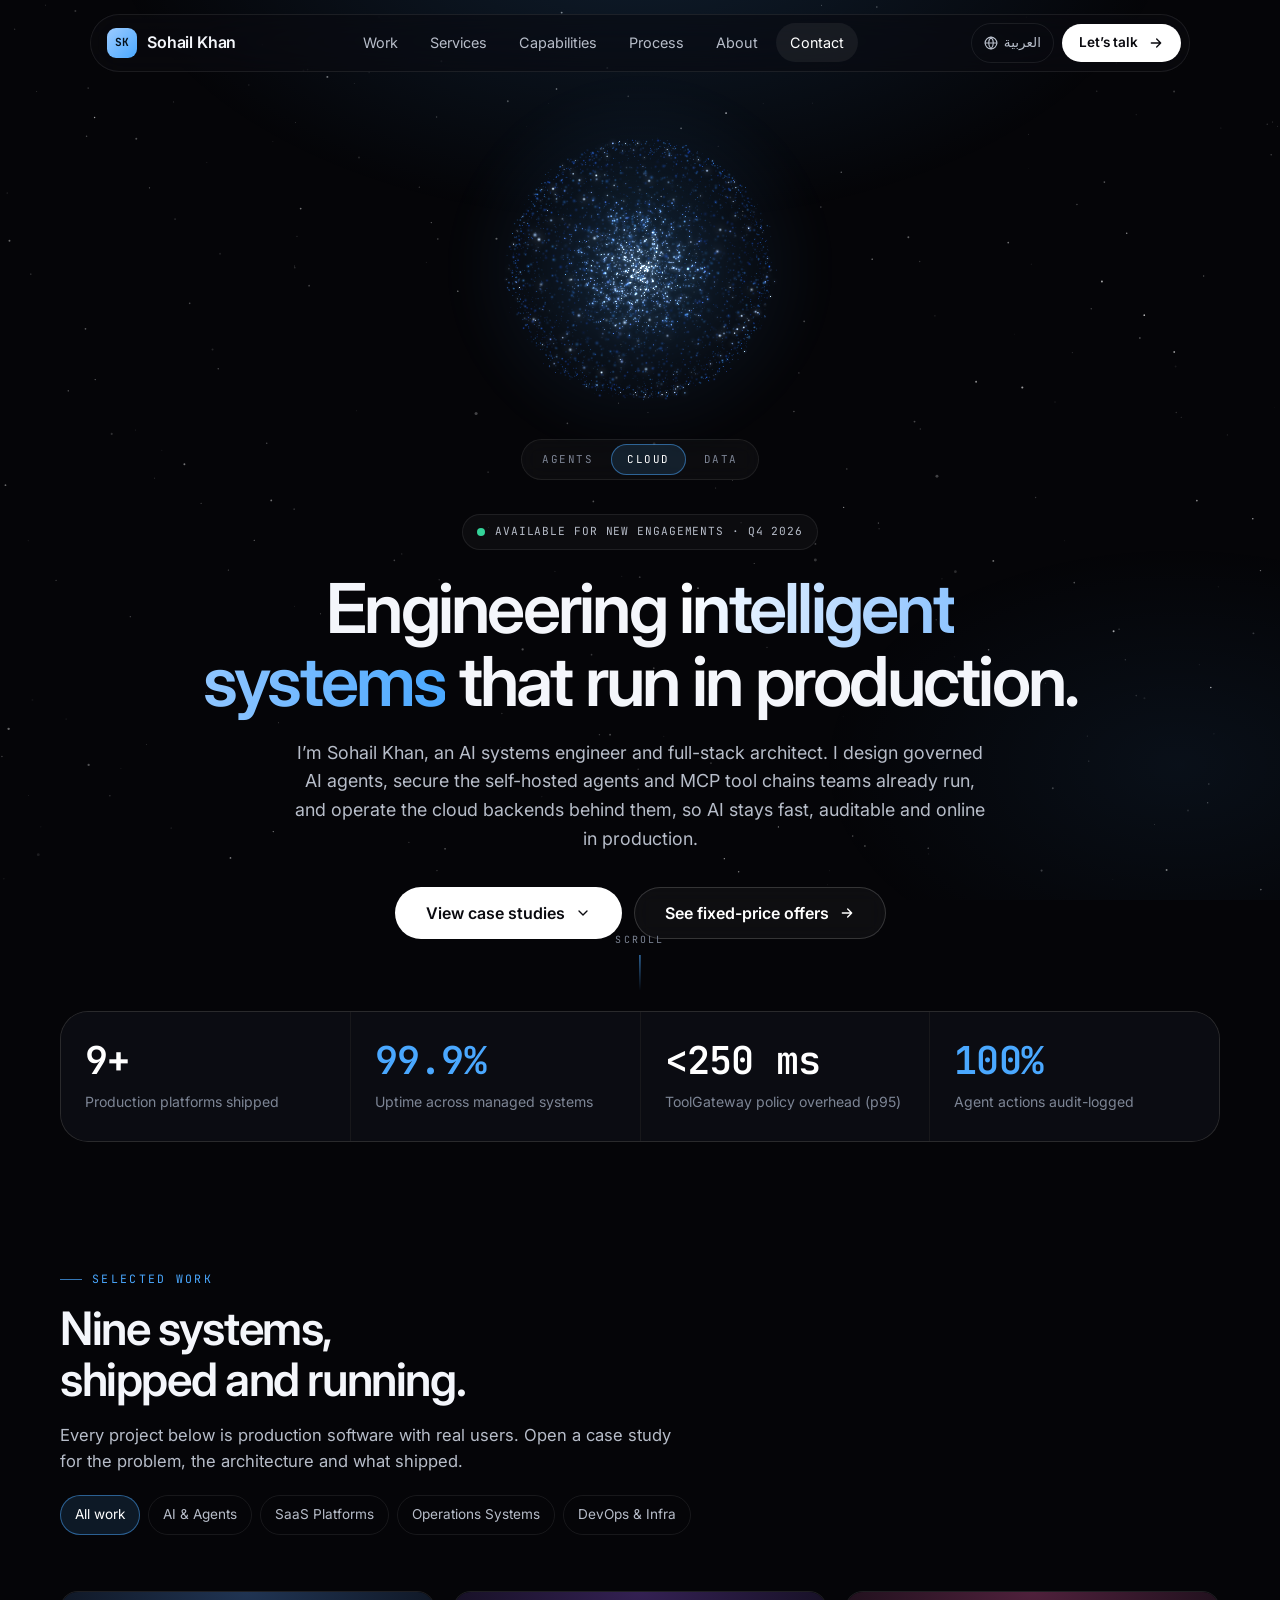
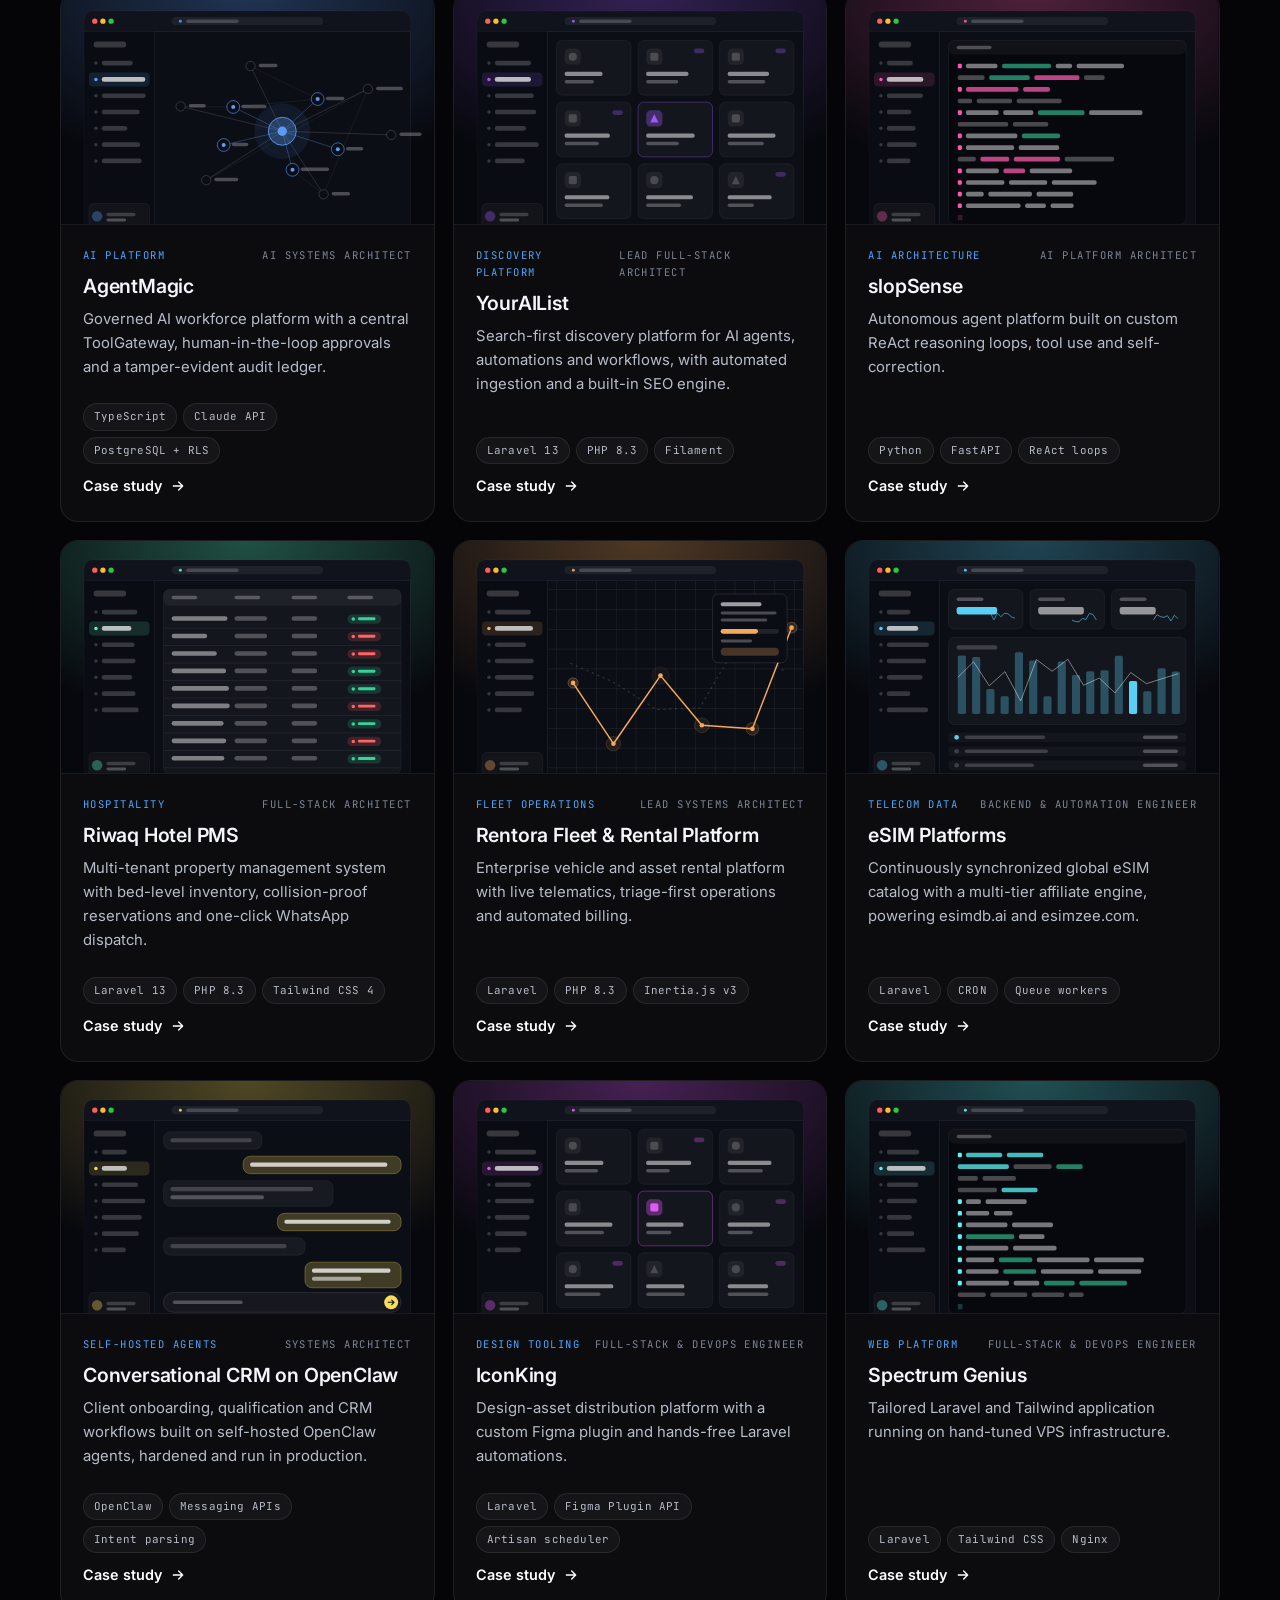
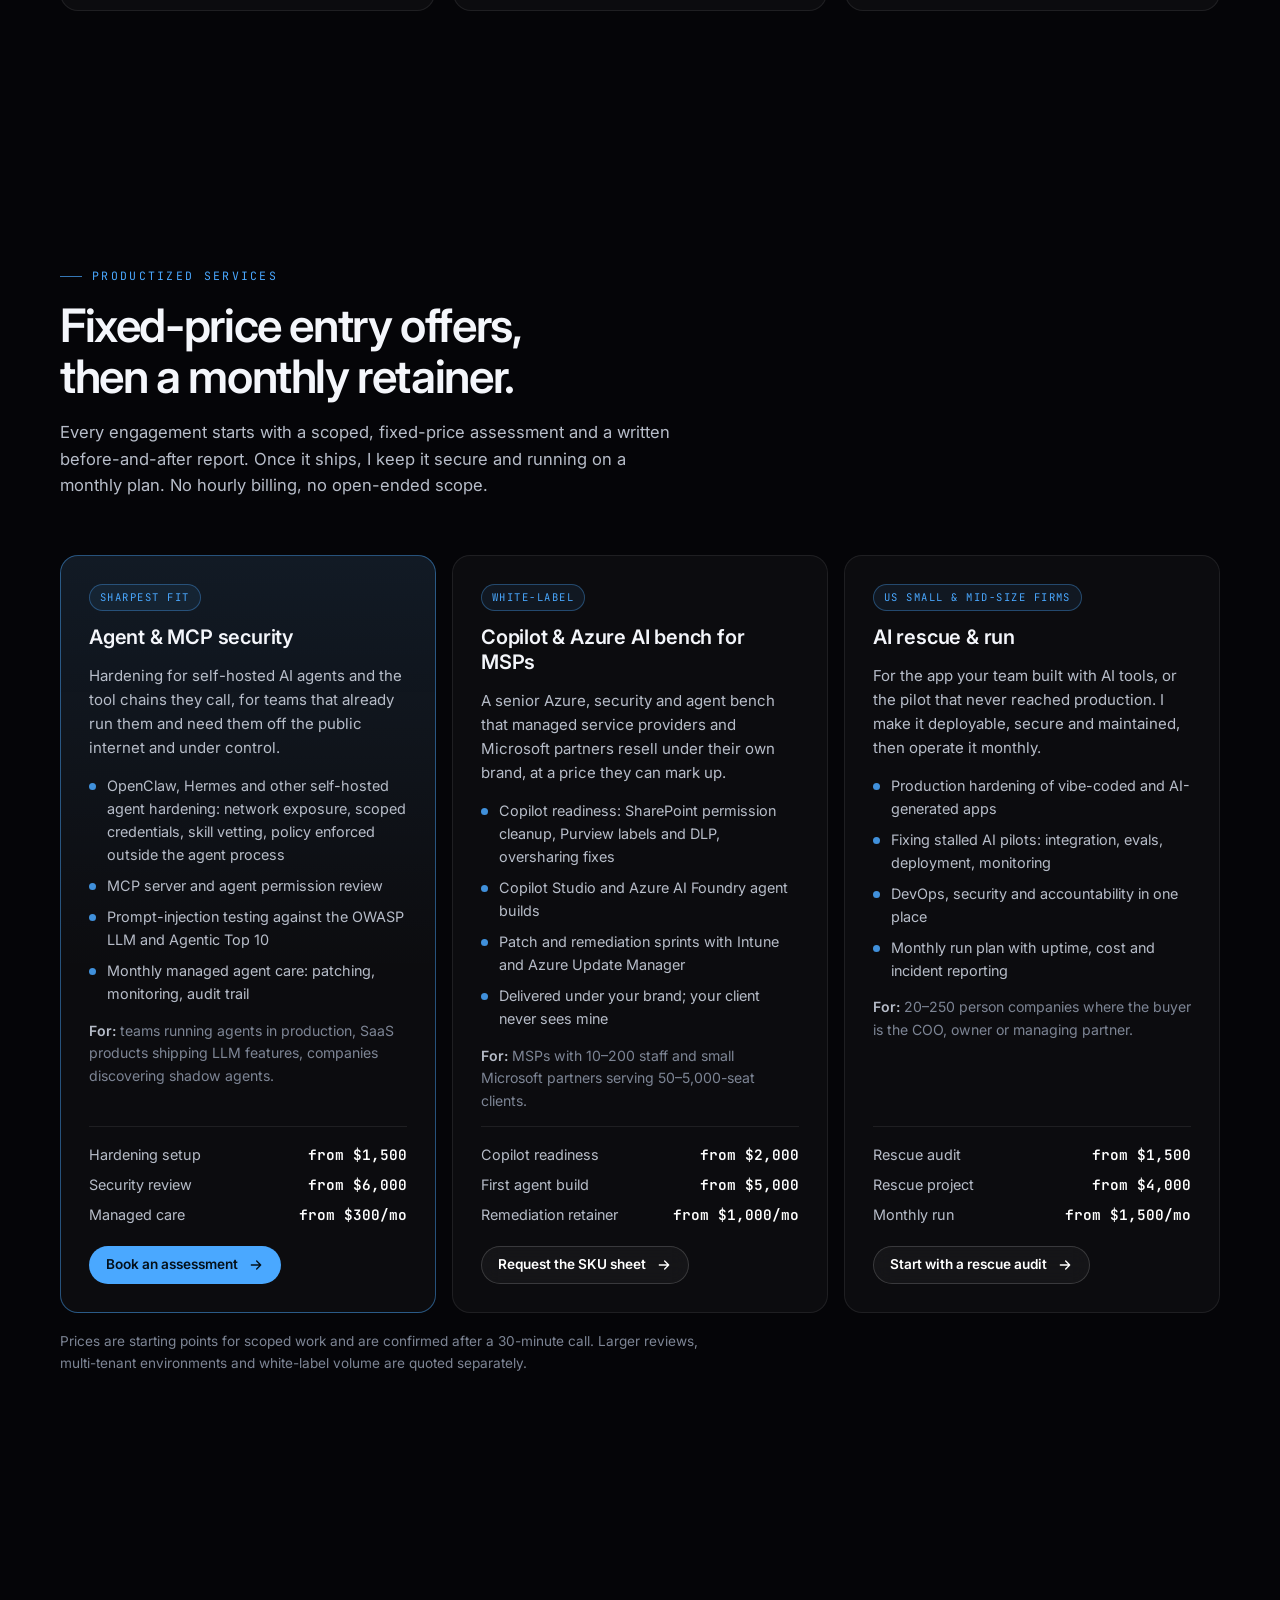
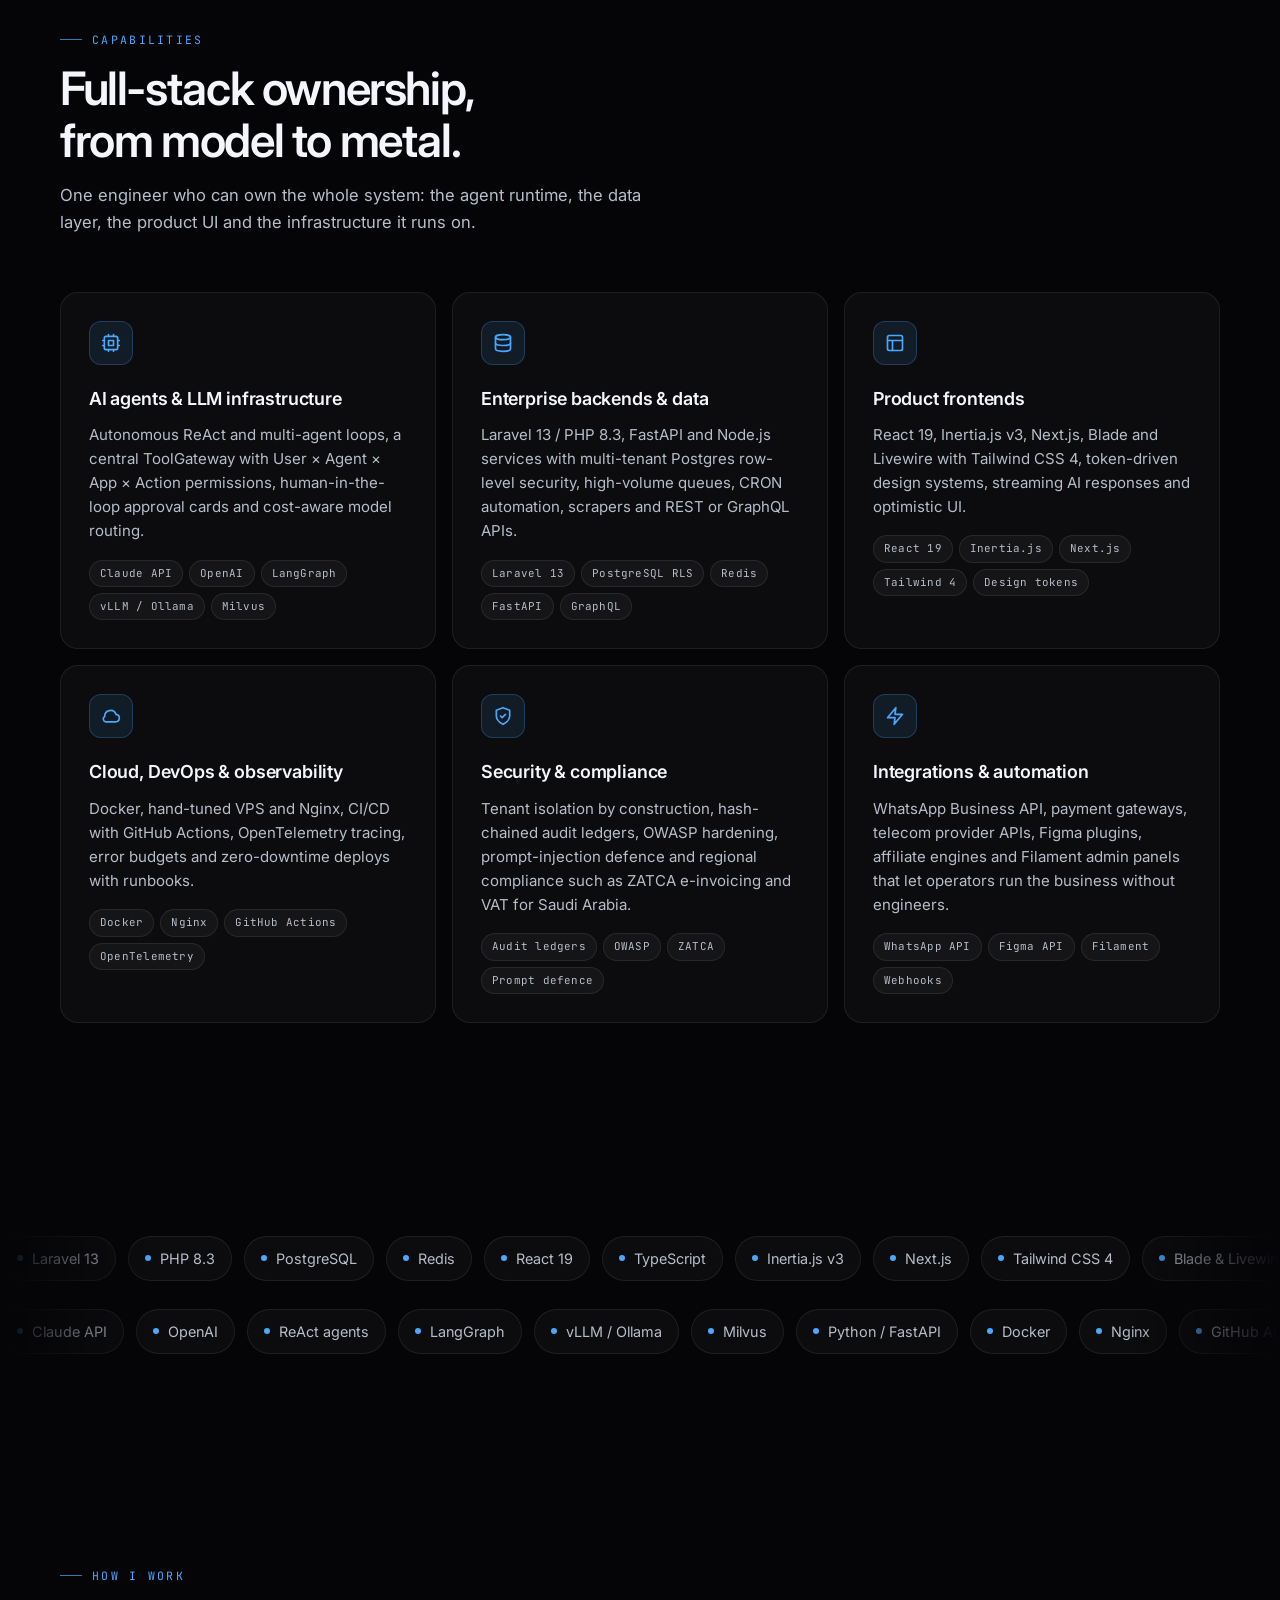
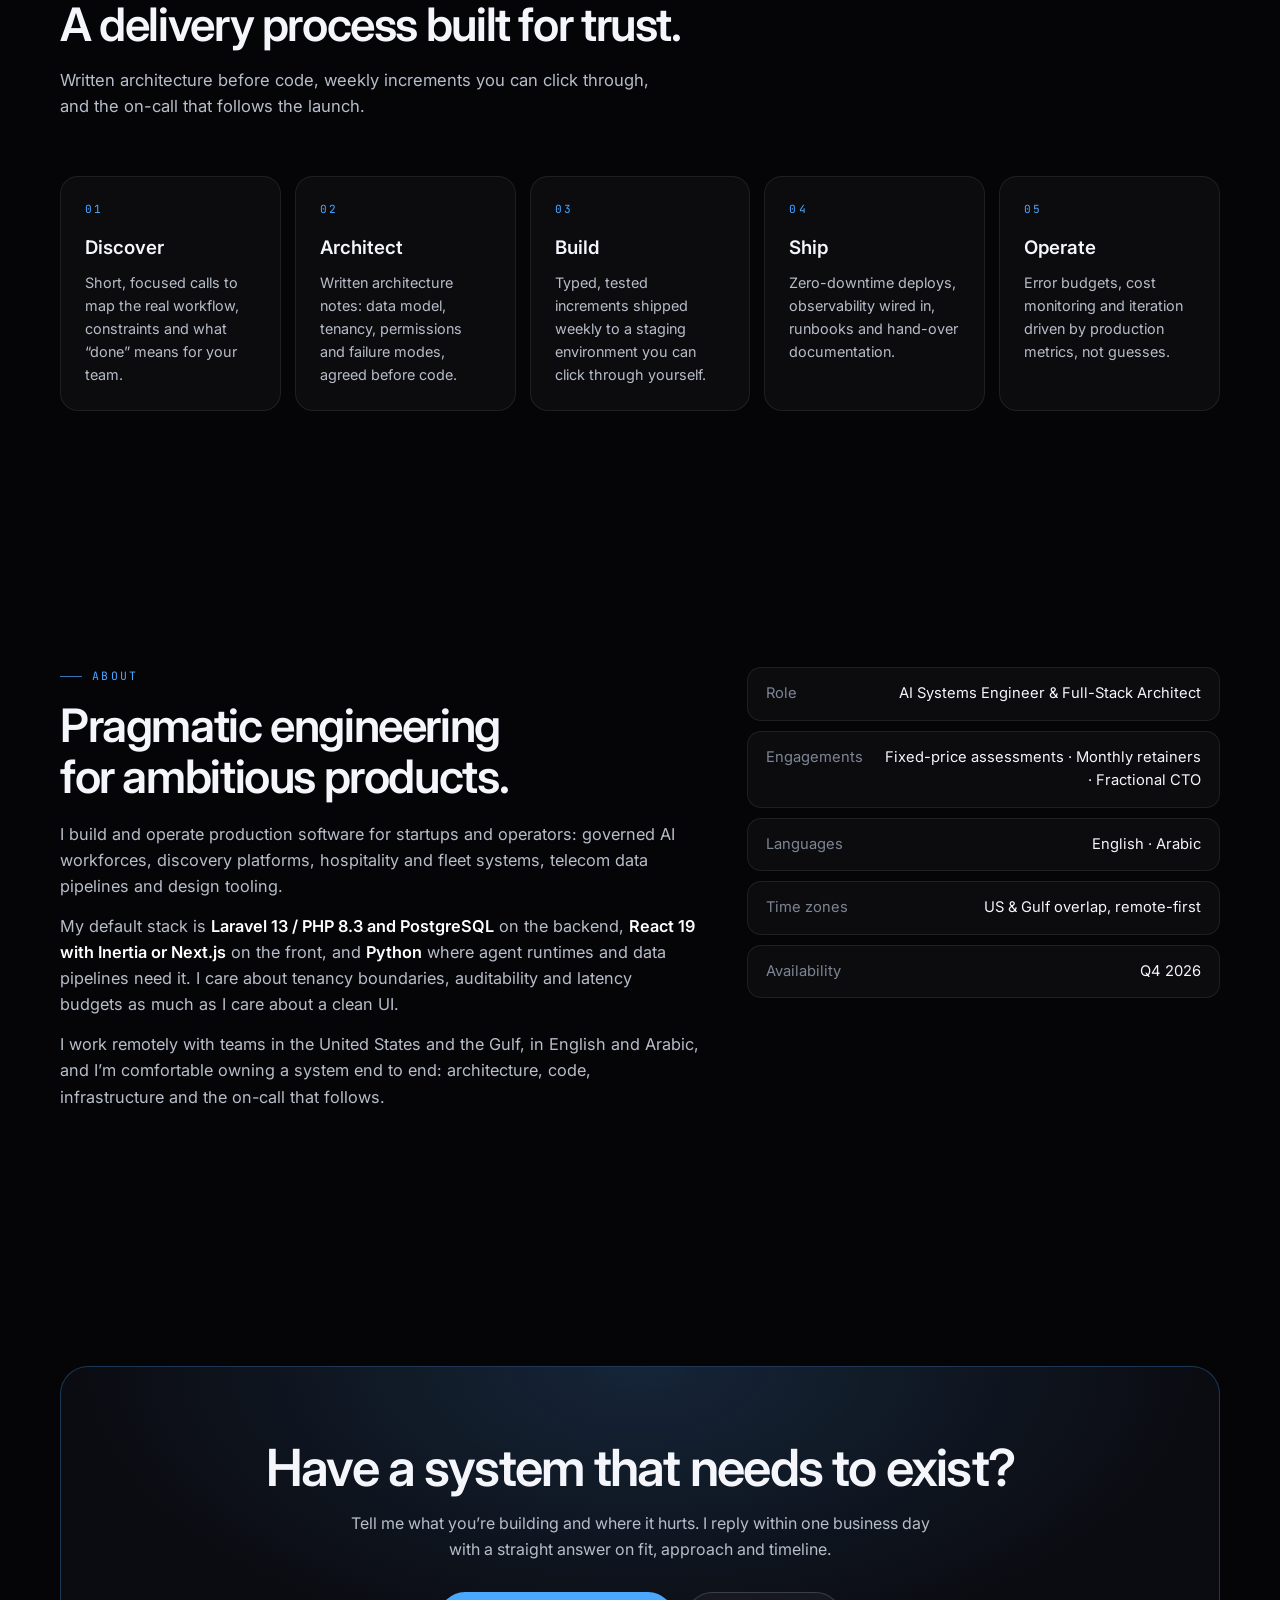
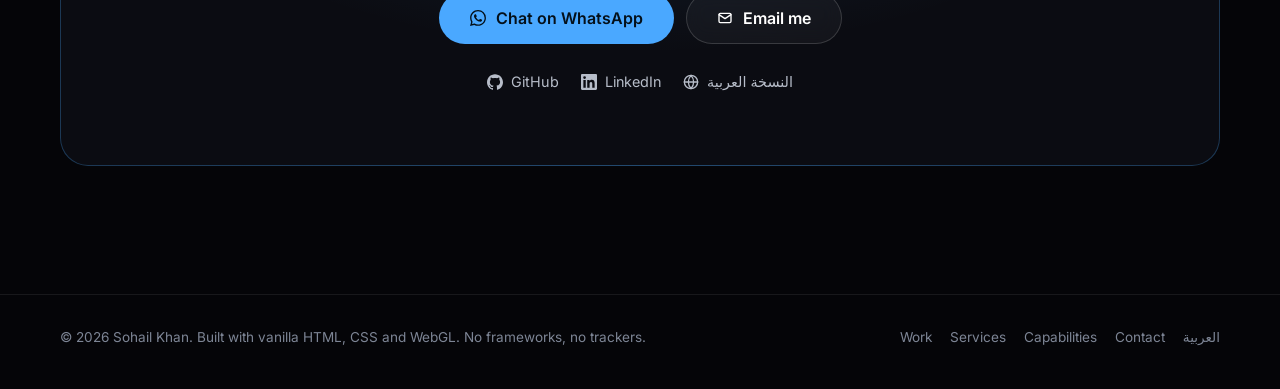
==== commit 6c6b490b: "Version 1 is REady" ====
--- a/index.html
+++ b/index.html
@@ -77,6 +77,7 @@
     </a>
     <ul class="nav__links" id="nav-links">
       <li><a href="#work">Work</a></li>
+      <li><a href="#services">Services</a></li>
       <li><a href="#capabilities">Capabilities</a></li>
       <li><a href="#process">Process</a></li>
       <li><a href="#about">About</a></li>
@@ -110,10 +111,10 @@
 
     <p class="hero__status"><span class="dot" aria-hidden="true"></span> Available for new engagements · Q4 2026</p>
     <h1 class="hero__title" id="hero-title">Engineering <span class="grad">intelligent systems</span> that run in production.</h1>
-    <p class="hero__sub">I’m Sohail Khan, an AI systems engineer and full-stack architect. I design governed AI agents, multi-tenant SaaS platforms and cloud backends for teams that need software to be fast, auditable and online.</p>
+    <p class="hero__sub">I’m Sohail Khan, an AI systems engineer and full-stack architect. I design governed AI agents, secure the self-hosted agents and MCP tool chains teams already run, and operate the cloud backends behind them, so AI stays fast, auditable and online in production.</p>
     <div class="hero__cta">
       <a class="btn btn--primary btn--lg" href="#work">View case studies <svg aria-hidden="true"><use href="#i-chevron"/></svg></a>
-      <a class="btn btn--ghost btn--lg" href="#contact">Book an architecture call <svg aria-hidden="true"><use href="#i-arrow"/></svg></a>
+      <a class="btn btn--ghost btn--lg" href="#services">See fixed-price offers <svg aria-hidden="true"><use href="#i-arrow"/></svg></a>
     </div>
     <div class="hero__scroll" aria-hidden="true">Scroll <i></i></div>
   </section>
@@ -154,6 +155,74 @@
         <div class="filters" id="filters" role="group" aria-label="Filter projects" data-reveal></div>
       </div>
       <div class="projects" id="projects-grid" data-stagger></div>
+    </div>
+  </section>
+
+  <!-- ======================= Services ======================= -->
+  <section class="section" id="services" aria-labelledby="services-title">
+    <div class="container">
+      <div class="section__head" data-reveal>
+        <p class="eyebrow">Productized services</p>
+        <h2 class="h2" id="services-title">Fixed-price entry offers, then a monthly retainer.</h2>
+        <p class="lead">Every engagement starts with a scoped, fixed-price assessment and a written before-and-after report. Once it ships, I keep it secure and running on a monthly plan. No hourly billing, no open-ended scope.</p>
+      </div>
+      <div class="offers" data-stagger>
+        <article class="offer offer--lead" data-reveal>
+          <span class="offer__tag">Sharpest fit</span>
+          <h3 class="offer__title">Agent &amp; MCP security</h3>
+          <p class="offer__text">Hardening for self-hosted AI agents and the tool chains they call, for teams that already run them and need them off the public internet and under control.</p>
+          <ul class="offer__list">
+            <li>OpenClaw, Hermes and other self-hosted agent hardening: network exposure, scoped credentials, skill vetting, policy enforced outside the agent process</li>
+            <li>MCP server and agent permission review</li>
+            <li>Prompt-injection testing against the OWASP LLM and Agentic Top 10</li>
+            <li>Monthly managed agent care: patching, monitoring, audit trail</li>
+          </ul>
+          <p class="offer__for"><strong>For:</strong> teams running agents in production, SaaS products shipping LLM features, companies discovering shadow agents.</p>
+          <div class="offer__price">
+            <div><span>Hardening setup</span><b>from $1,500</b></div>
+            <div><span>Security review</span><b>from $6,000</b></div>
+            <div><span>Managed care</span><b>from $300/mo</b></div>
+          </div>
+          <a class="btn btn--accent btn--sm" data-contact="whatsapp" data-wa-text="Hi Sohail, I'd like to book an agent and MCP security assessment." href="#" target="_blank" rel="noopener noreferrer">Book an assessment <svg aria-hidden="true"><use href="#i-arrow"/></svg></a>
+        </article>
+        <article class="offer" data-reveal>
+          <span class="offer__tag">White-label</span>
+          <h3 class="offer__title">Copilot &amp; Azure AI bench for MSPs</h3>
+          <p class="offer__text">A senior Azure, security and agent bench that managed service providers and Microsoft partners resell under their own brand, at a price they can mark up.</p>
+          <ul class="offer__list">
+            <li>Copilot readiness: SharePoint permission cleanup, Purview labels and DLP, oversharing fixes</li>
+            <li>Copilot Studio and Azure AI Foundry agent builds</li>
+            <li>Patch and remediation sprints with Intune and Azure Update Manager</li>
+            <li>Delivered under your brand; your client never sees mine</li>
+          </ul>
+          <p class="offer__for"><strong>For:</strong> MSPs with 10–200 staff and small Microsoft partners serving 50–5,000-seat clients.</p>
+          <div class="offer__price">
+            <div><span>Copilot readiness</span><b>from $2,000</b></div>
+            <div><span>First agent build</span><b>from $5,000</b></div>
+            <div><span>Remediation retainer</span><b>from $1,000/mo</b></div>
+          </div>
+          <a class="btn btn--ghost btn--sm" data-contact="whatsapp" data-wa-text="Hi Sohail, I run an MSP or Microsoft partner practice and want to discuss a white-label Copilot and Azure AI bench." href="#" target="_blank" rel="noopener noreferrer">Request the SKU sheet <svg aria-hidden="true"><use href="#i-arrow"/></svg></a>
+        </article>
+        <article class="offer" data-reveal>
+          <span class="offer__tag">US small &amp; mid-size firms</span>
+          <h3 class="offer__title">AI rescue &amp; run</h3>
+          <p class="offer__text">For the app your team built with AI tools, or the pilot that never reached production. I make it deployable, secure and maintained, then operate it monthly.</p>
+          <ul class="offer__list">
+            <li>Production hardening of vibe-coded and AI-generated apps</li>
+            <li>Fixing stalled AI pilots: integration, evals, deployment, monitoring</li>
+            <li>DevOps, security and accountability in one place</li>
+            <li>Monthly run plan with uptime, cost and incident reporting</li>
+          </ul>
+          <p class="offer__for"><strong>For:</strong> 20–250 person companies where the buyer is the COO, owner or managing partner.</p>
+          <div class="offer__price">
+            <div><span>Rescue audit</span><b>from $1,500</b></div>
+            <div><span>Rescue project</span><b>from $4,000</b></div>
+            <div><span>Monthly run</span><b>from $1,500/mo</b></div>
+          </div>
+          <a class="btn btn--ghost btn--sm" data-contact="whatsapp" data-wa-text="Hi Sohail, we have an AI-built app or a stalled AI pilot that needs rescuing. Can we talk?" href="#" target="_blank" rel="noopener noreferrer">Start with a rescue audit <svg aria-hidden="true"><use href="#i-arrow"/></svg></a>
+        </article>
+      </div>
+      <p class="offers__note">Prices are starting points for scoped work and are confirmed after a 30-minute call. Larger reviews, multi-tenant environments and white-label volume are quoted separately.</p>
     </div>
   </section>
 
@@ -244,7 +313,7 @@
       </div>
       <div class="facts" data-stagger>
         <div class="fact" data-reveal><span>Role</span><span>AI Systems Engineer &amp; Full-Stack Architect</span></div>
-        <div class="fact" data-reveal><span>Engagements</span><span>Architecture · Full builds · Fractional CTO</span></div>
+        <div class="fact" data-reveal><span>Engagements</span><span>Fixed-price assessments · Monthly retainers · Fractional CTO</span></div>
         <div class="fact" data-reveal><span>Languages</span><span>English · Arabic</span></div>
         <div class="fact" data-reveal><span>Time zones</span><span>US &amp; Gulf overlap, remote-first</span></div>
         <div class="fact" data-reveal><span>Availability</span><span>Q4 2026</span></div>
@@ -279,6 +348,7 @@
     <div>© <span data-year>2026</span> Sohail Khan. Built with vanilla HTML, CSS and WebGL. No frameworks, no trackers.</div>
     <div class="footer__links">
       <a href="#work">Work</a>
+      <a href="#services">Services</a>
       <a href="#capabilities">Capabilities</a>
       <a href="#contact">Contact</a>
       <a href="ar.html" hreflang="ar" lang="ar">العربية</a>
--- a/assets/css/styles.css
+++ b/assets/css/styles.css
@@ -374,6 +374,37 @@
 [dir="rtl"] .project__link svg { transform: scaleX(-1); }
 [dir="rtl"] .project:hover .project__link svg { transform: translateX(-4px) scaleX(-1); }
 
+/* ---------- Productized services (offers) ------------------------------- */
+.offers { display: grid; grid-template-columns: repeat(3, 1fr); gap: 16px; }
+@media (max-width: 980px) { .offers { grid-template-columns: 1fr; } }
+.offer {
+  position: relative; display: flex; flex-direction: column; gap: 14px; padding: 28px;
+  border-radius: var(--radius); border: 1px solid var(--border); background: var(--surface);
+  transition: transform .35s var(--ease), border-color .35s;
+}
+.offer:hover { transform: translateY(-4px); border-color: rgba(var(--accent-rgb), .4); }
+.offer--lead { border-color: rgba(var(--accent-rgb), .45); background: linear-gradient(180deg, rgba(var(--accent-rgb), .09), transparent 55%), var(--surface); }
+.offer__tag {
+  align-self: flex-start; padding: 4px 10px; border-radius: 999px;
+  font-family: var(--font-mono); font-size: .66rem; letter-spacing: .14em; text-transform: uppercase; color: var(--accent);
+  border: 1px solid rgba(var(--accent-rgb), .35); background: rgba(var(--accent-rgb), .08);
+}
+html[lang="ar"] .offer__tag { font-family: var(--font-sans); letter-spacing: 0; font-size: .78rem; font-weight: 600; }
+.offer__title { font-size: 1.25rem; font-weight: 600; letter-spacing: -.01em; line-height: 1.25; }
+html[lang="ar"] .offer__title { letter-spacing: 0; line-height: 1.5; }
+.offer__text { color: var(--text-2); font-size: .94rem; }
+.offer__list { display: grid; gap: 8px; color: var(--text-2); font-size: .9rem; }
+.offer__list li { position: relative; padding-inline-start: 18px; }
+.offer__list li::before { content: ""; position: absolute; inset-inline-start: 0; top: .6em; width: 7px; height: 7px; border-radius: 50%; background: var(--accent); opacity: .85; }
+.offer__for { font-size: .88rem; color: var(--text-3); }
+.offer__for strong { color: var(--text-2); font-weight: 600; }
+.offer__price { margin-top: auto; padding-top: 16px; border-top: 1px solid var(--border); display: grid; gap: 7px; }
+.offer__price div { display: flex; justify-content: space-between; align-items: baseline; gap: 12px; font-size: .9rem; color: var(--text-2); }
+.offer__price b { font-family: var(--font-mono); font-weight: 600; color: #fff; white-space: nowrap; }
+html[lang="ar"] .offer__price b { font-family: var(--font-sans); }
+.offer .btn { margin-top: 6px; align-self: flex-start; }
+.offers__note { margin-top: 18px; color: var(--text-3); font-size: .85rem; max-width: 72ch; }
+
 /* ---------- Process ------------------------------------------------------ */
 .steps { display: grid; grid-template-columns: repeat(5, 1fr); gap: 14px; }
 @media (max-width: 980px) { .steps { grid-template-columns: repeat(2, 1fr); } }
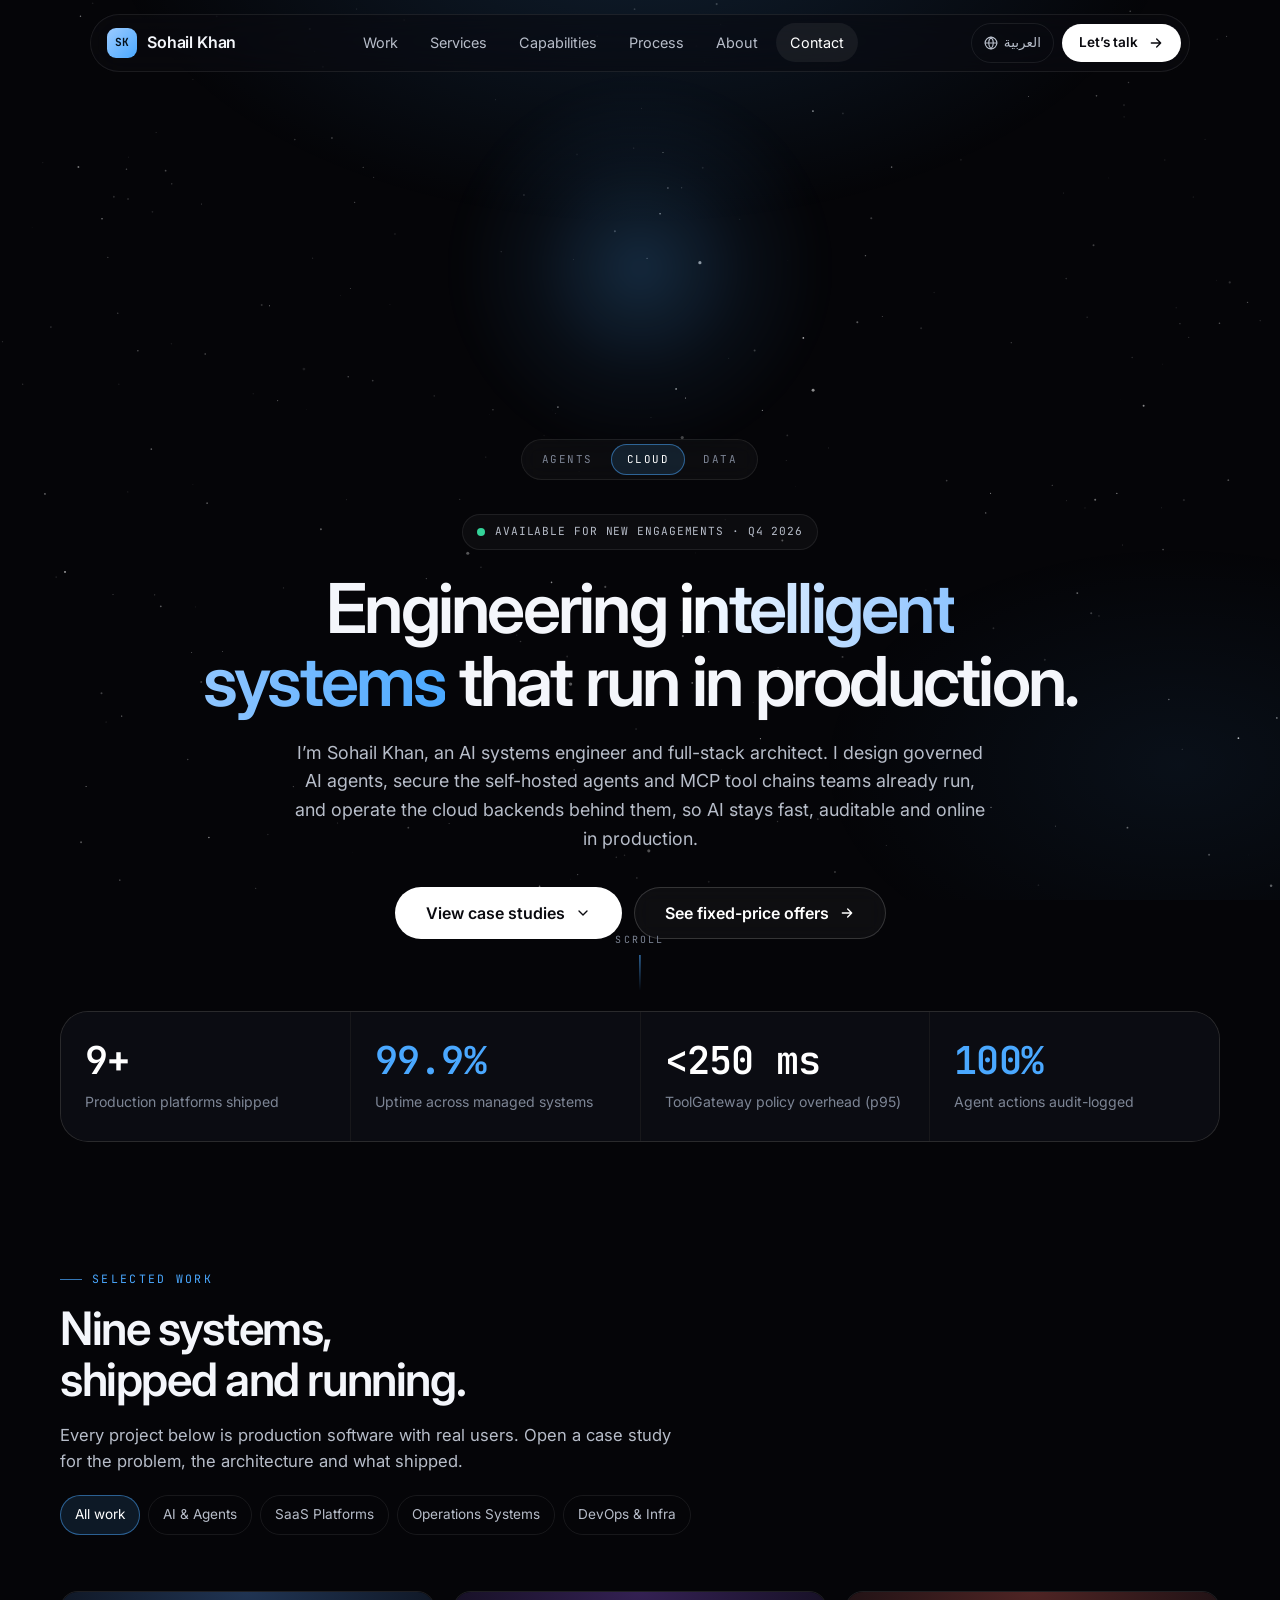
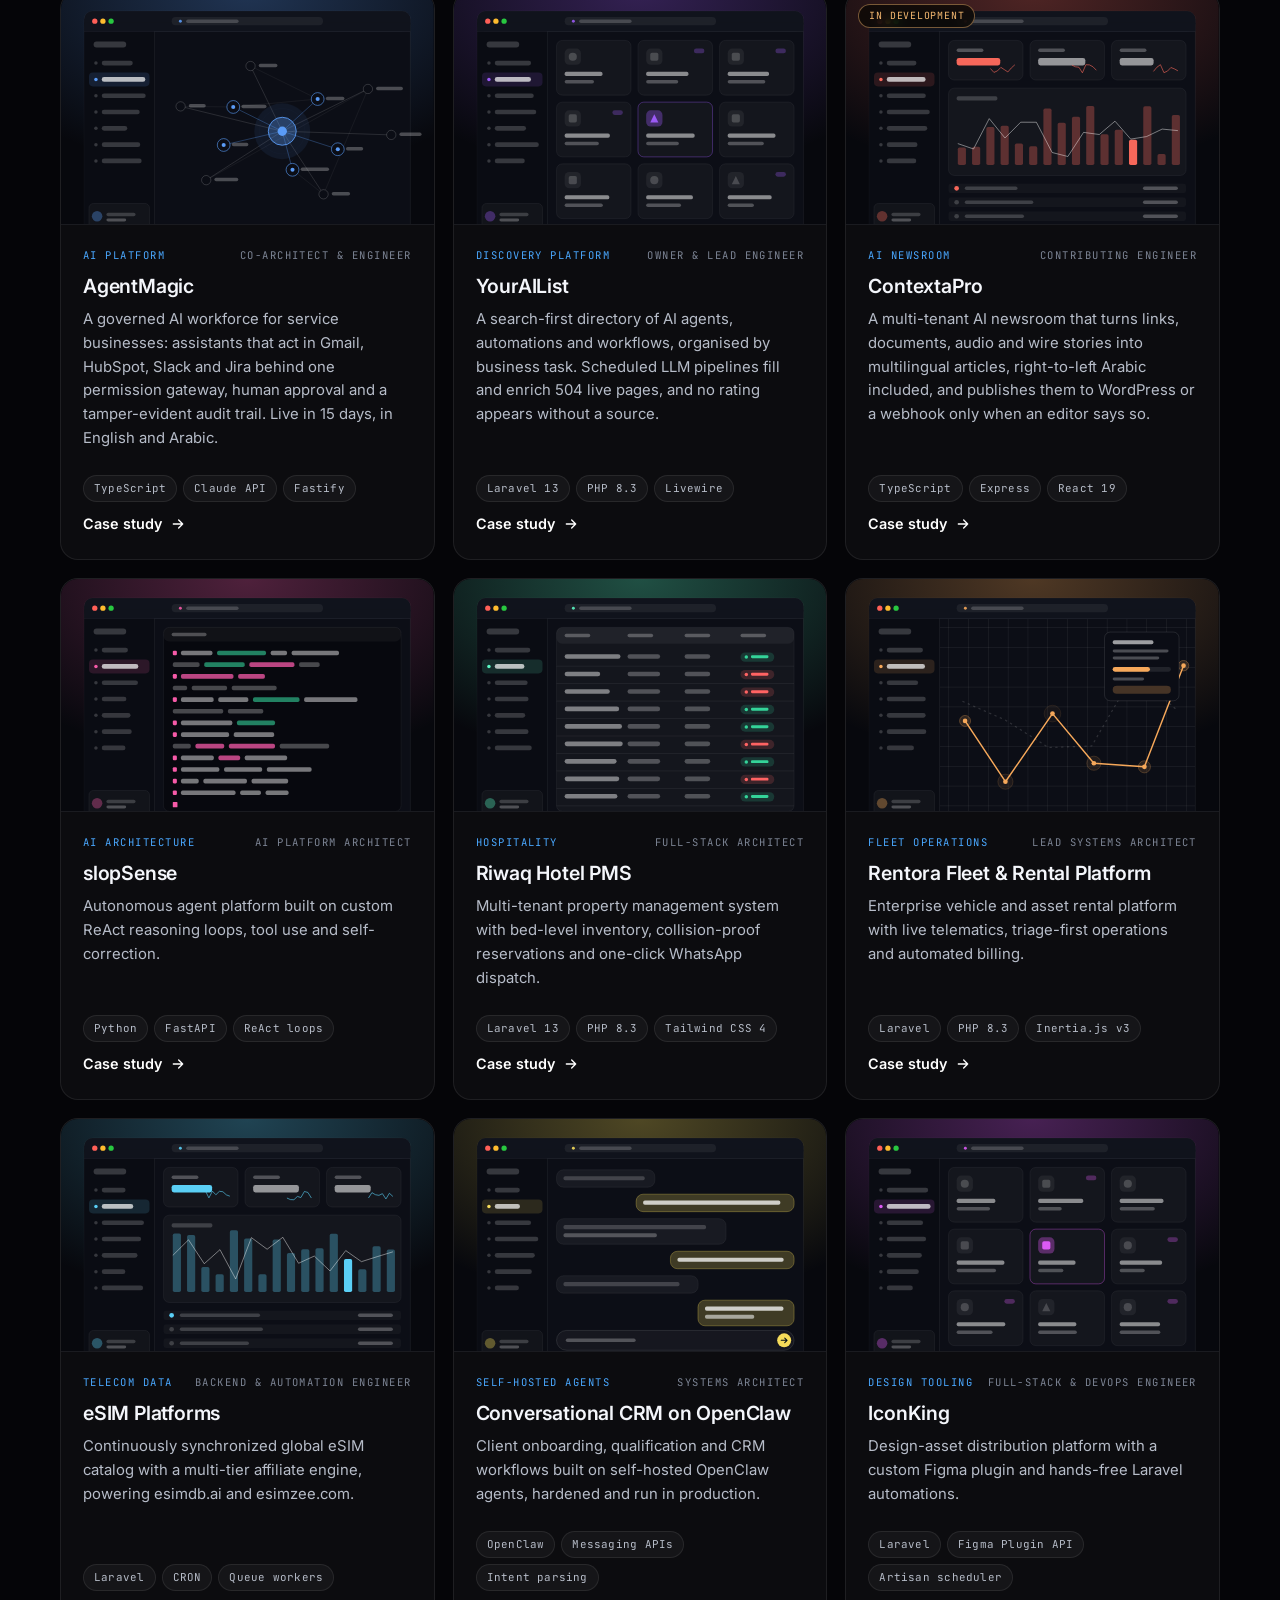
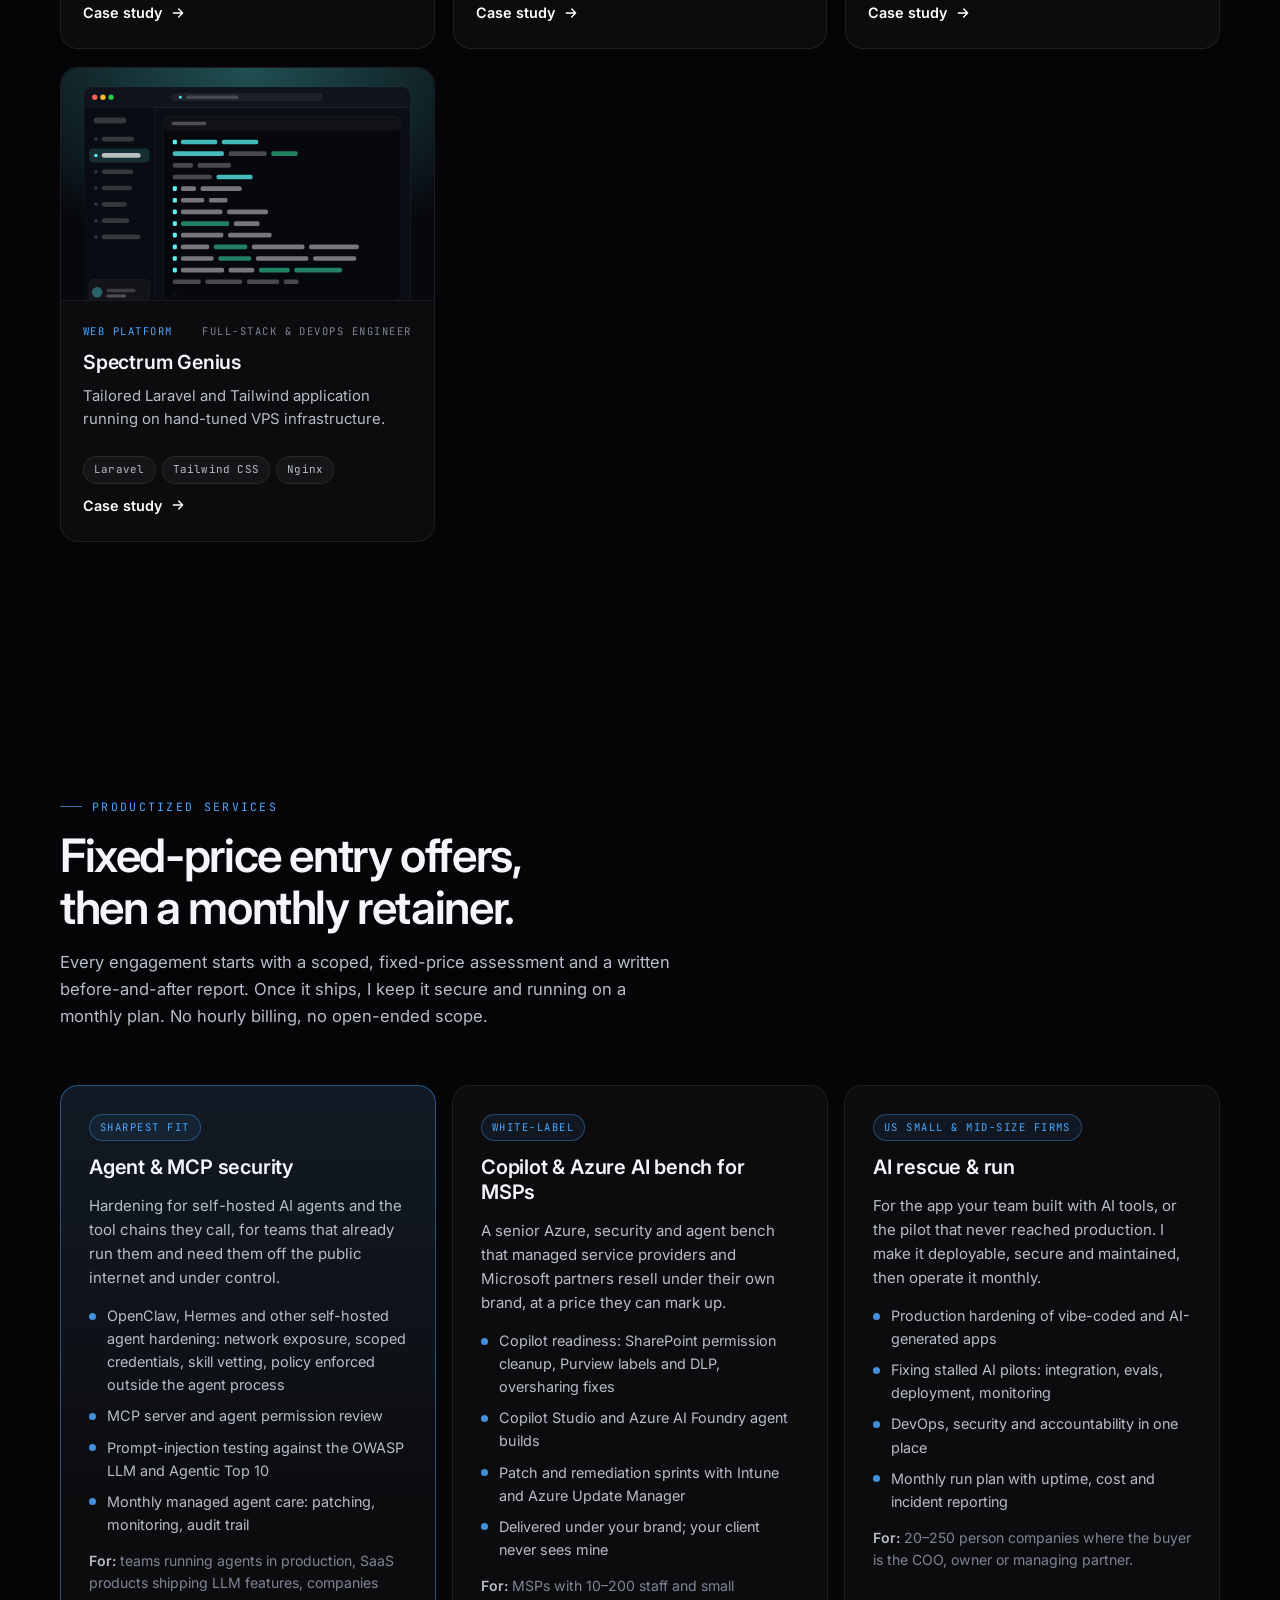
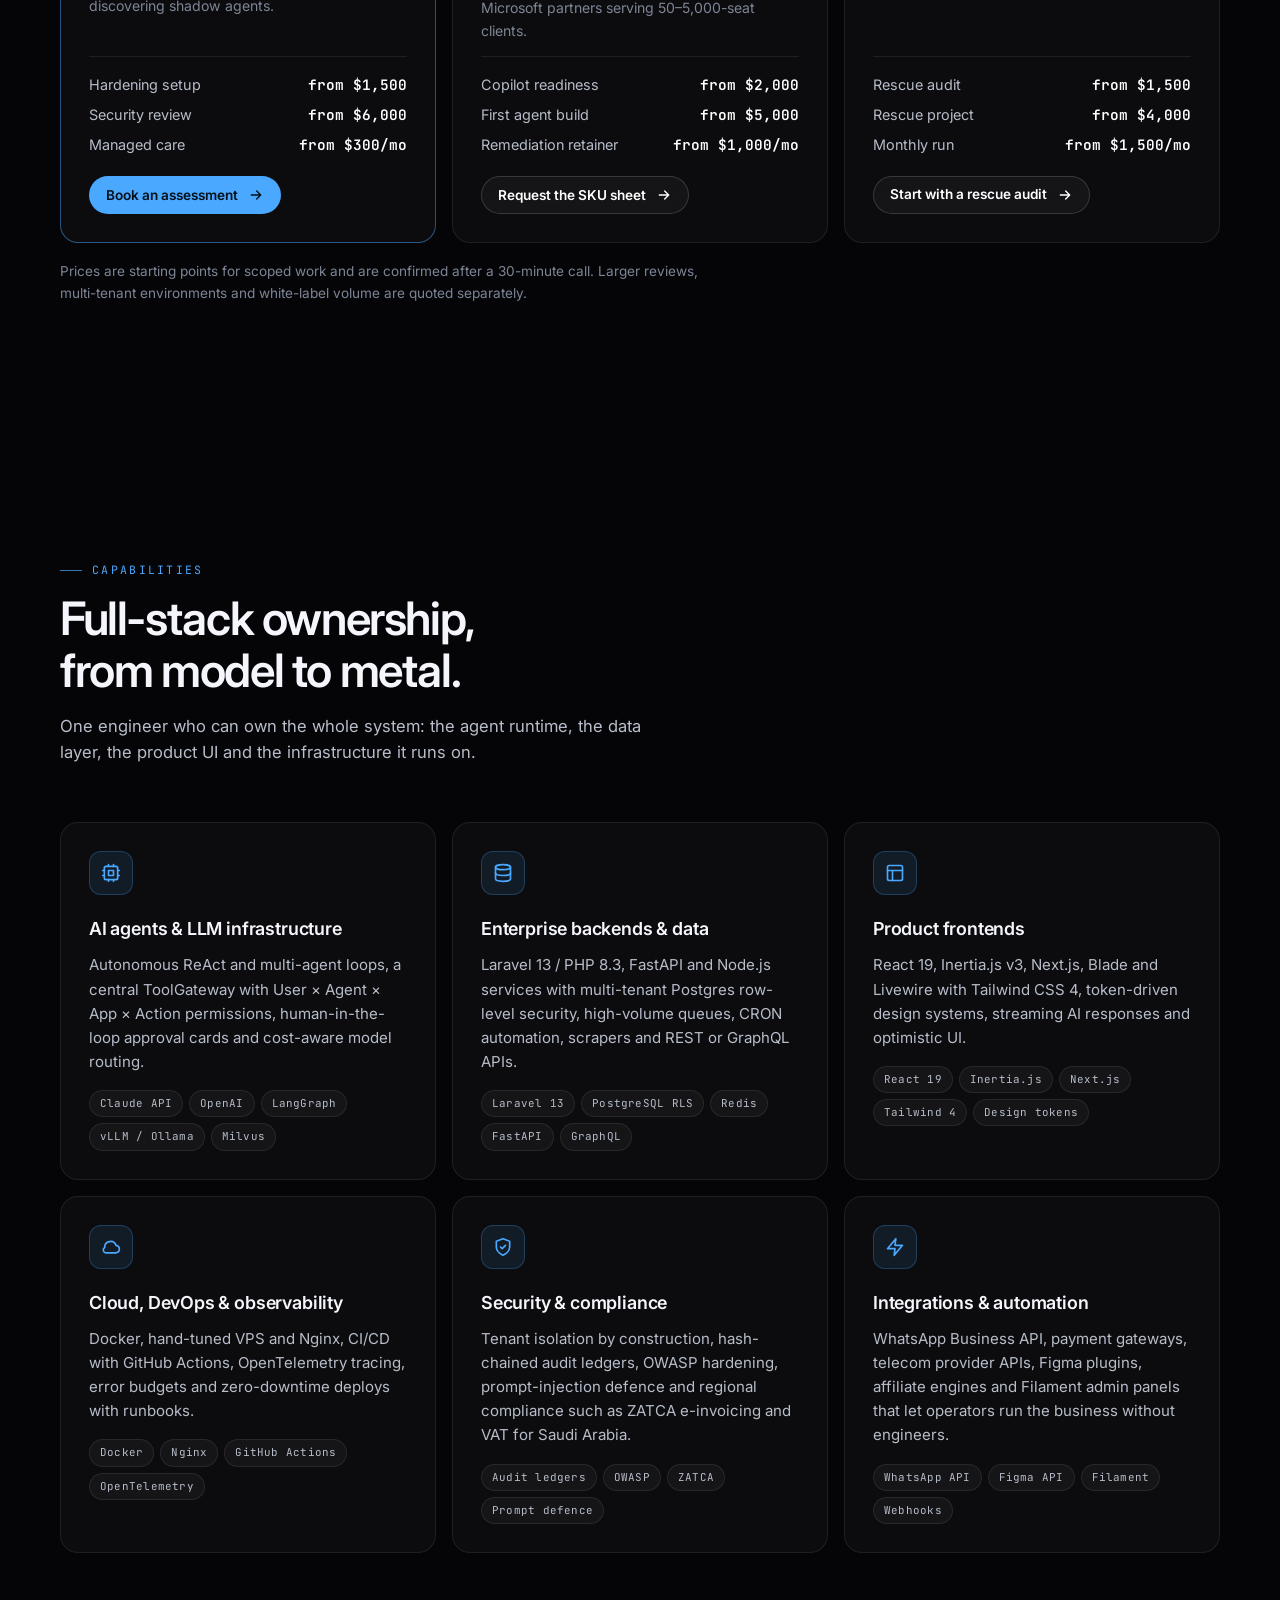
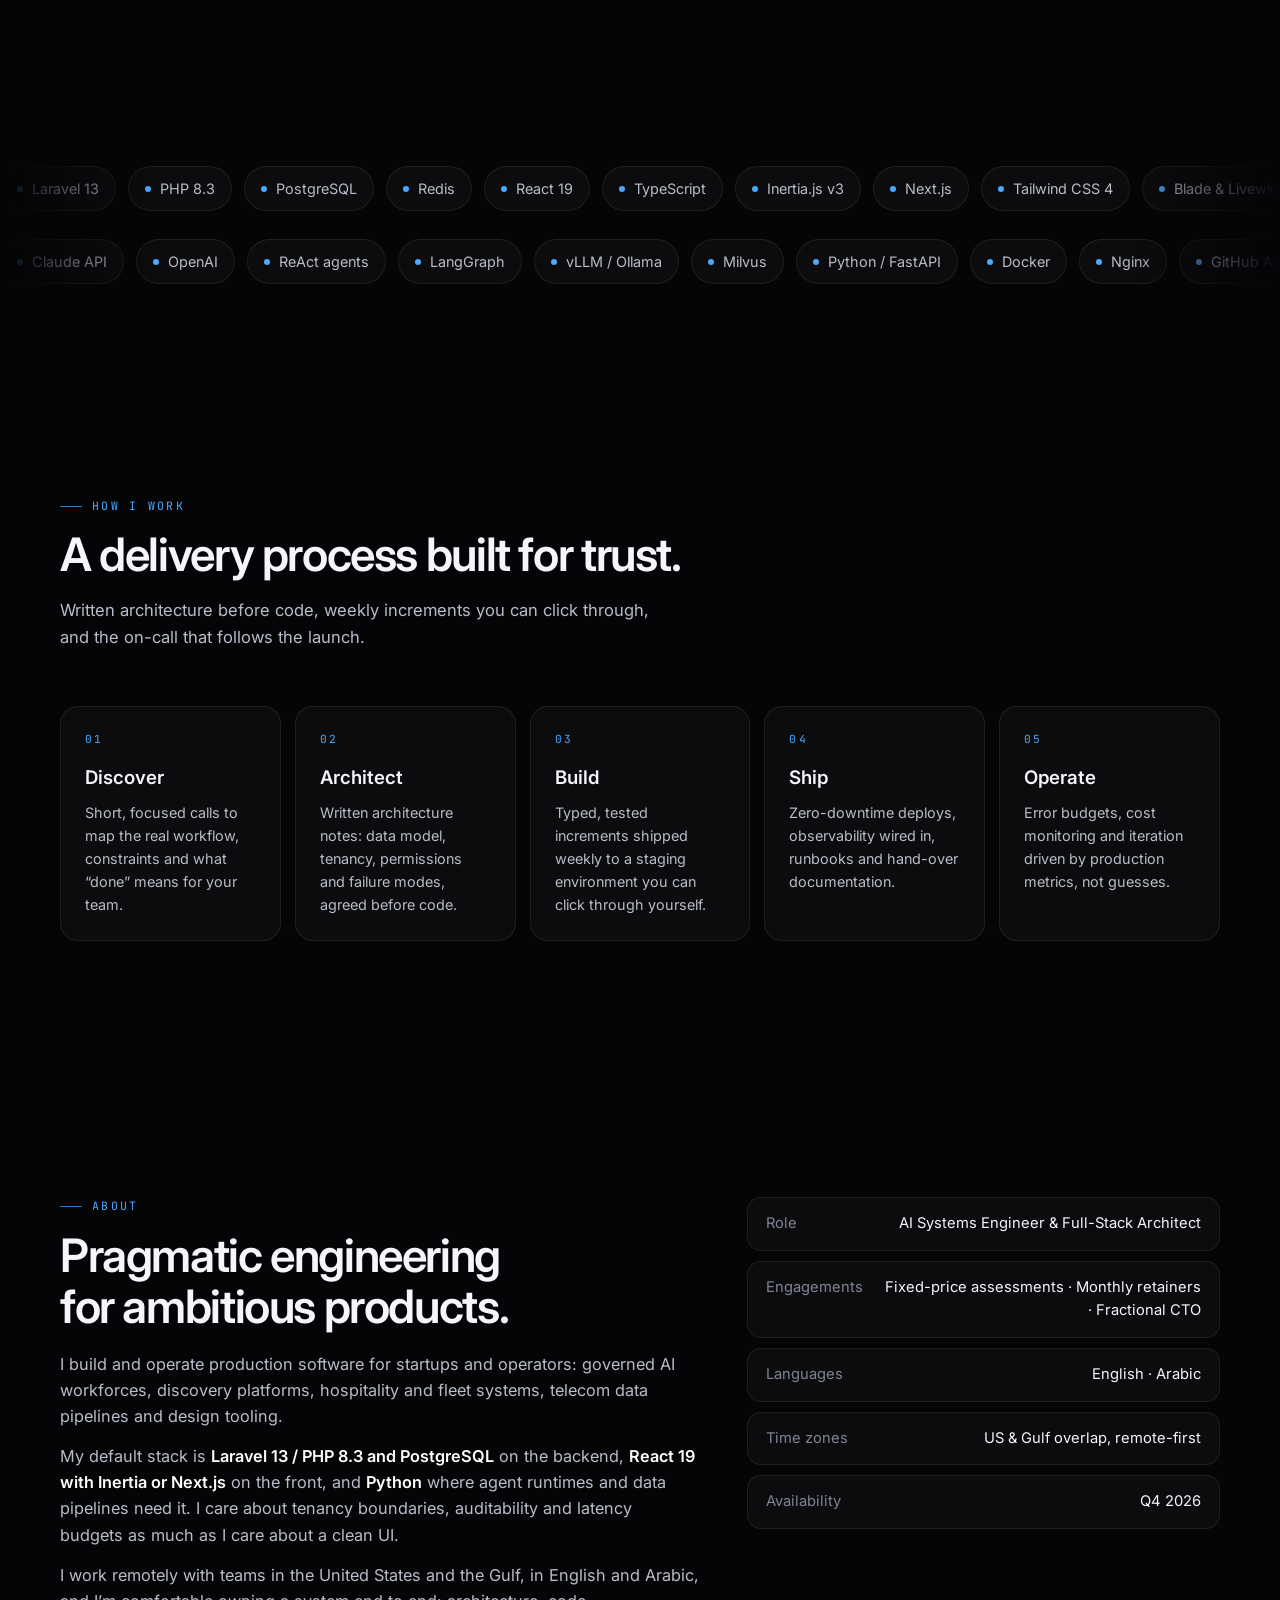
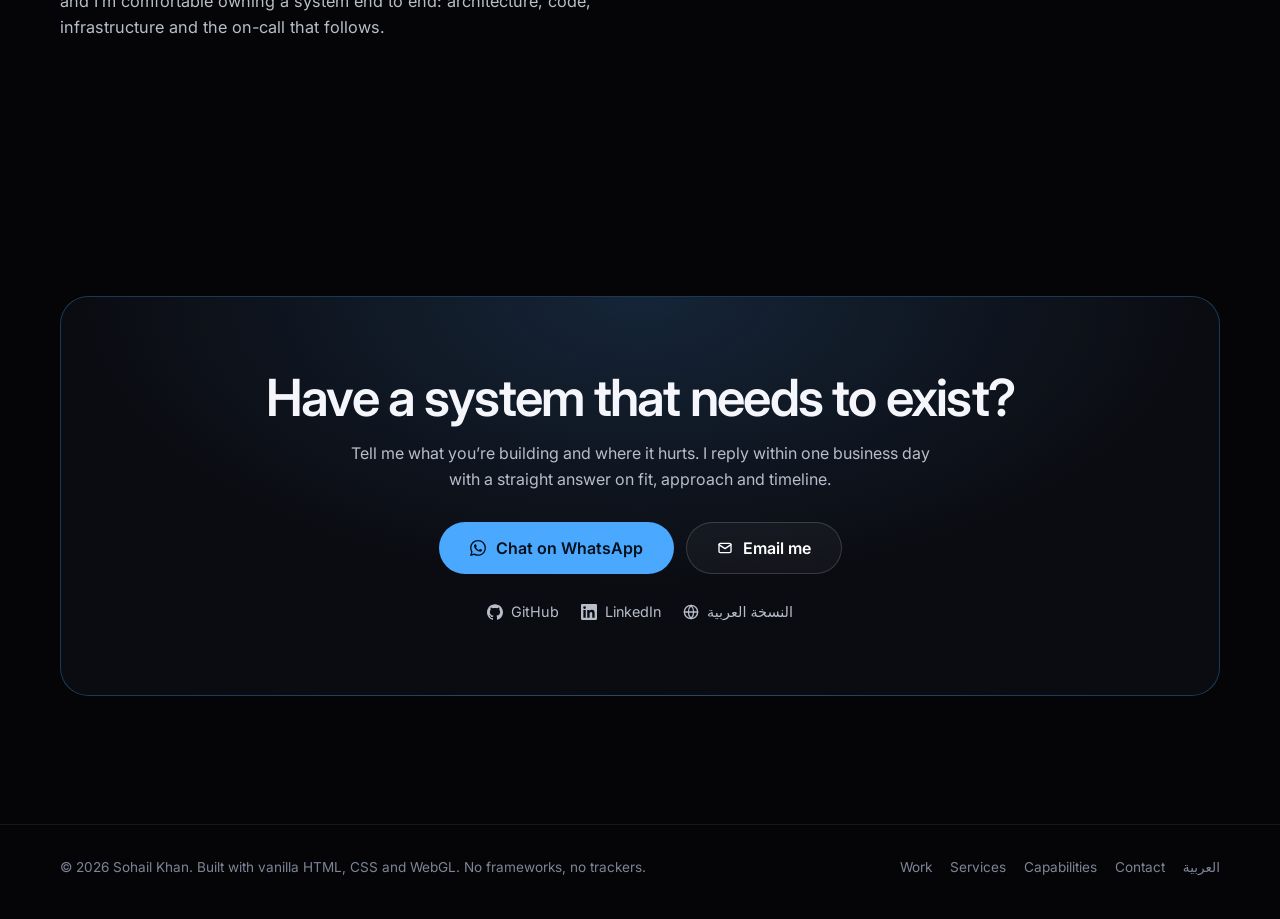
==== commit dce9ec82: "Add bilingual 6-part case studies for AgentMagic, YourAIList and ContextaPro Projects can now carry " ====
--- a/index.html
+++ b/index.html
@@ -366,13 +366,16 @@
         <div class="dialog__meta" id="dlg-meta"></div>
         <h2 class="dialog__title" id="dlg-title"></h2>
         <p class="dialog__lead" id="dlg-lead"></p>
-        <div class="dialog__grid">
-          <section class="dialog__block"><h3 class="dialog__h3">The problem</h3><p id="dlg-problem"></p></section>
-          <section class="dialog__block"><h3 class="dialog__h3">The solution</h3><p id="dlg-solution"></p></section>
-        </div>
-        <section class="dialog__section"><h3 class="dialog__h3">Engineering highlights</h3><ul class="bullets" id="dlg-highlights"></ul></section>
-        <section class="dialog__section"><h3 class="dialog__h3">Outcomes</h3><div class="outcomes" id="dlg-outcomes"></div></section>
-        <section class="dialog__section"><h3 class="dialog__h3">Stack</h3><div class="dialog__chips" id="dlg-stack"></div></section>
+        <div id="dlg-legacy">
+          <div class="dialog__grid">
+            <section class="dialog__block"><h3 class="dialog__h3">The problem</h3><p id="dlg-problem"></p></section>
+            <section class="dialog__block"><h3 class="dialog__h3">The solution</h3><p id="dlg-solution"></p></section>
+          </div>
+          <section class="dialog__section"><h3 class="dialog__h3">Engineering highlights</h3><ul class="bullets" id="dlg-highlights"></ul></section>
+          <section class="dialog__section"><h3 class="dialog__h3">Outcomes</h3><div class="outcomes" id="dlg-outcomes"></div></section>
+          <section class="dialog__section"><h3 class="dialog__h3">Stack</h3><div class="dialog__chips" id="dlg-stack"></div></section>
+        </div>
+        <div class="cs" id="dlg-cs" hidden></div>
         <div class="dialog__actions" id="dlg-actions"></div>
       </div>
     </div>
--- a/assets/css/styles.css
+++ b/assets/css/styles.css
@@ -60,6 +60,7 @@
 body.has-dialog { overflow: hidden; }
 img, svg { display: block; max-width: 100%; }
 a { color: inherit; text-decoration: none; }
+[hidden] { display: none !important; }
 button { font: inherit; color: inherit; background: none; border: 0; padding: 0; cursor: pointer; }
 h1, h2, h3, h4, p { margin: 0; }
 ul { margin: 0; padding: 0; list-style: none; }
@@ -471,7 +472,7 @@
 .dialog__close svg { width: 16px; height: 16px; }
 .dialog__media { aspect-ratio: 21 / 9; background: #07080d; border-bottom: 1px solid var(--border); overflow: hidden; }
 .dialog__media svg, .dialog__media img { width: 100%; height: 100%; object-fit: cover; }
-.dialog__body { padding: clamp(22px, 4vw, 40px); }
+.dialog__body { --dpad: clamp(22px, 4vw, 40px); padding: var(--dpad); }
 .dialog__meta { display: flex; flex-wrap: wrap; gap: 8px 18px; font-family: var(--font-mono); font-size: .68rem; letter-spacing: .16em; text-transform: uppercase; color: var(--accent); margin-bottom: 14px; }
 html[lang="ar"] .dialog__meta { font-family: var(--font-sans); letter-spacing: 0; font-size: .8rem; font-weight: 600; }
 .dialog__meta span + span { color: var(--text-3); }
@@ -499,6 +500,174 @@
 .dialog__actions { display: flex; flex-wrap: wrap; gap: 10px; margin-top: 28px; padding-top: 22px; border-top: 1px solid var(--border); align-items: center; }
 .dialog__note { color: var(--text-3); font-size: .85rem; }
 
+/* ---------- Full case study (projects with a `cs` block) ----------------- */
+.cs { margin-top: 22px; }
+.cs-nav {
+  position: sticky; top: 0; z-index: 2; display: flex; gap: 6px; overflow-x: auto; scrollbar-width: none;
+  margin: 0 calc(-1 * var(--dpad)) 22px; padding: 12px var(--dpad); padding-inline-end: 72px;
+  background: rgba(11, 12, 18, .9); backdrop-filter: blur(12px); -webkit-backdrop-filter: blur(12px);
+  border-block: 1px solid var(--border);
+}
+.cs-nav::-webkit-scrollbar { display: none; }
+.cs-nav { -webkit-mask-image: linear-gradient(90deg, #000 calc(100% - 84px), transparent calc(100% - 56px)); mask-image: linear-gradient(90deg, #000 calc(100% - 84px), transparent calc(100% - 56px)); }
+[dir="rtl"] .cs-nav { -webkit-mask-image: linear-gradient(270deg, #000 calc(100% - 84px), transparent calc(100% - 56px)); mask-image: linear-gradient(270deg, #000 calc(100% - 84px), transparent calc(100% - 56px)); }
+.cs-nav button {
+  flex: none; display: inline-flex; align-items: center; gap: 7px; padding: 6px 12px; border-radius: 999px;
+  border: 1px solid var(--border); font-size: .8rem; color: var(--text-2); transition: color .2s, border-color .2s, background .2s;
+}
+.cs-nav button:hover { color: #fff; border-color: rgba(var(--accent-rgb), .5); background: rgba(var(--accent-rgb), .08); }
+.cs-nav i { font-style: normal; font-family: var(--font-mono); font-size: .64rem; color: var(--accent); }
+
+.cs-intro { display: grid; gap: 14px; }
+.cs-role {
+  padding: 18px 20px; border-radius: 14px; border: 1px solid rgba(var(--accent-rgb), .3);
+  background: linear-gradient(180deg, rgba(var(--accent-rgb), .08), transparent 80%), var(--surface);
+}
+.cs-role p { color: var(--text-2); font-size: .95rem; }
+.cs-glance { display: grid; grid-template-columns: repeat(auto-fit, minmax(200px, 1fr)); gap: 8px; margin: 0; }
+.cs-glance div { padding: 12px 14px; border-radius: 12px; border: 1px solid var(--border); background: var(--surface); }
+.cs-glance dt, .cs-dec dt, .arch__k, .arch__bus span, .cs-limit--head, .outcome small {
+  font-family: var(--font-mono); font-size: .6rem; letter-spacing: .14em; text-transform: uppercase;
+}
+.cs-glance dt { color: var(--text-3); margin-bottom: 4px; }
+.cs-glance dd { margin: 0; font-size: .87rem; color: var(--text-2); line-height: 1.5; }
+
+.cs-sec { margin-top: 46px; scroll-margin-top: 76px; }
+.cs-sec__head { display: flex; align-items: baseline; gap: 14px; padding-bottom: 14px; margin-bottom: 18px; border-bottom: 1px solid var(--border); }
+.cs-sec__n { font-family: var(--font-mono); font-size: .78rem; letter-spacing: .1em; color: var(--accent); }
+.cs-sec__title { font-size: clamp(1.15rem, 2vw, 1.4rem); font-weight: 600; letter-spacing: -.02em; line-height: 1.25; }
+.cs-p { color: var(--text-2); font-size: 1rem; max-width: 74ch; }
+.cs-sub { margin: 28px 0 12px; font-size: .95rem; font-weight: 600; }
+.cs-note { margin-top: 14px; color: var(--text-3); font-size: .86rem; max-width: 82ch; }
+
+.cs-cards { display: grid; gap: 12px; }
+.cs-cards--2 { grid-template-columns: repeat(2, minmax(0, 1fr)); }
+.cs-cards--3 { grid-template-columns: repeat(3, minmax(0, 1fr)); }
+@media (max-width: 820px) { .cs-cards--3 { grid-template-columns: repeat(2, minmax(0, 1fr)); } }
+@media (max-width: 600px) { .cs-cards--2, .cs-cards--3 { grid-template-columns: minmax(0, 1fr); } }
+.cs-card, .cs-dec { padding: 18px; border-radius: 14px; border: 1px solid var(--border); background: var(--surface); }
+.cs-card b { display: block; color: #fff; font-weight: 600; font-size: .95rem; margin-bottom: 6px; }
+.cs-card--sec b { margin-bottom: 10px; }
+.cs-card p { color: var(--text-2); font-size: .9rem; }
+.bullets--sm { gap: 7px; font-size: .86rem; }
+.bullets--sm li { padding-inline-start: 16px; }
+.bullets--sm li::before { width: 6px; height: 6px; top: .68em; }
+.cs-callout { margin-top: 18px; padding: 18px 20px; border-radius: 14px; border: 1px solid var(--border); border-inline-start: 3px solid var(--accent); background: rgba(var(--accent-rgb), .05); }
+.cs-callout p { color: var(--text-2); font-size: .95rem; }
+.cs-callout--region { margin-top: 24px; }
+.cs-callout--audit { margin-top: 18px; border-inline-start-color: #f5b971; background: rgba(245, 185, 113, .05); }
+.cs-callout--audit .dialog__h3 { color: #f5b971; }
+.cs-callout--audit p { margin-bottom: 10px; }
+.status-pill {
+  font-style: normal; padding: 1px 8px; border-radius: 999px; border: 1px solid rgba(245, 185, 113, .45);
+  background: rgba(245, 185, 113, .08); color: #f5b971; letter-spacing: .08em; white-space: nowrap;
+}
+.project__media .status-pill {
+  position: absolute; top: 12px; inset-inline-start: 12px; z-index: 1; padding: 3px 10px;
+  font-family: var(--font-mono); font-size: .62rem; text-transform: uppercase;
+  background: rgba(10, 8, 4, .72); backdrop-filter: blur(6px); -webkit-backdrop-filter: blur(6px);
+}
+html[lang="ar"] .project__media .status-pill { font-family: var(--font-sans); font-size: .74rem; letter-spacing: 0; }
+
+/* Architecture diagram: HTML flow, so it mirrors in RTL and stacks on phones */
+.arch { margin: 0; }
+.arch__flow { display: flex; align-items: flex-start; }
+.arch__lane { display: flex; align-items: center; gap: 12px; margin: 0 0 12px; font-family: var(--font-mono); font-size: .62rem; letter-spacing: .16em; text-transform: uppercase; color: var(--text-3); }
+.arch__lane::after { content: ""; flex: 1; height: 1px; background: var(--border); }
+.arch__flow + .arch__lane { margin-top: 26px; }
+html[lang="ar"] .arch__lane { font-family: var(--font-sans); letter-spacing: 0; text-transform: none; font-size: .78rem; }
+.cs-p--lead { margin-bottom: 16px; }
+.arch__stage { flex: 1 1 0; min-width: 0; display: flex; flex-direction: column; }
+.arch__node { padding: 14px; border-radius: 12px; border: 1px solid var(--border-2); background: var(--surface); }
+.arch__stage--hot .arch__node {
+  border-color: rgba(var(--accent-rgb), .6);
+  background: linear-gradient(180deg, rgba(var(--accent-rgb), .13), rgba(var(--accent-rgb), .03));
+  box-shadow: 0 0 0 4px rgba(var(--accent-rgb), .06), 0 20px 50px -24px rgba(var(--accent-rgb), .55);
+}
+.arch__k { display: block; color: var(--accent); margin-bottom: 6px; }
+.arch__t { display: block; font-size: .9rem; font-weight: 600; color: #fff; line-height: 1.3; margin-bottom: 8px; }
+.arch__items { display: grid; gap: 5px; font-size: .78rem; line-height: 1.45; color: var(--text-2); }
+.arch__items li { position: relative; padding-inline-start: 10px; overflow-wrap: anywhere; }
+.arch__items li::before { content: ""; position: absolute; inset-inline-start: 0; top: .62em; width: 4px; height: 4px; border-radius: 50%; background: var(--text-3); }
+.arch__arrow { flex: none; width: 34px; margin-top: 46px; display: flex; flex-direction: column; align-items: center; gap: 4px; color: var(--accent); }
+.arch__arrow svg { width: 28px; height: 12px; }
+.arch__arrow--loop { width: 66px; margin-top: 38px; }
+.arch__arrow--loop svg { width: 40px; height: 22px; }
+.arch__arrow--loop span { font-family: var(--font-mono); font-size: .58rem; line-height: 1.25; text-align: center; color: var(--text-3); }
+[dir="rtl"] .arch__arrow svg, [dir="rtl"] .cs-limit i svg { transform: scaleX(-1); }
+.arch__aside { position: relative; margin-top: 22px; padding: 12px; border-radius: 12px; border: 1px dashed rgba(var(--accent-rgb), .65); background: rgba(var(--accent-rgb), .05); font-size: .78rem; line-height: 1.45; color: var(--text-2); }
+.arch__aside::before { content: ""; position: absolute; top: -23px; left: 50%; height: 22px; border-left: 1px dashed rgba(var(--accent-rgb), .65); }
+.arch__aside b { display: block; color: #fff; font-size: .84rem; margin-bottom: 4px; }
+.arch__bus { position: relative; height: 38px; display: flex; align-items: center; justify-content: center; }
+.arch__bus::before { content: ""; position: absolute; top: 0; bottom: 0; left: 50%; border-left: 1px dashed var(--border-2); }
+.arch__bus span { position: relative; padding: 2px 10px; background: var(--bg-elev); color: var(--text-3); }
+.arch__store {
+  display: flex; flex-wrap: wrap; align-items: center; gap: 8px 18px; padding: 14px 16px; border-radius: 12px; border: 1px solid var(--border-2);
+  background: repeating-linear-gradient(135deg, rgba(255, 255, 255, .018) 0 8px, transparent 8px 16px), var(--surface);
+}
+.arch__store .arch__t { margin: 0; }
+.arch__store-items { display: flex; flex-wrap: wrap; gap: 6px; }
+.arch__store-items li { font-family: var(--font-mono); font-size: .72rem; color: var(--text-2); padding: 4px 10px; border-radius: 999px; border: 1px solid var(--border); }
+.arch__caption { margin-top: 14px; font-size: .88rem; color: var(--text-3); max-width: 82ch; }
+@media (max-width: 760px) {
+  .arch__flow { flex-direction: column; align-items: stretch; }
+  .arch__arrow, .arch__arrow--loop { width: auto; margin: 0; padding: 8px 0; flex-direction: row; justify-content: center; gap: 10px; }
+  .arch__arrow svg, [dir="rtl"] .arch__arrow svg { transform: rotate(90deg); }
+  .arch__arrow--loop svg { width: 30px; height: 16px; }
+}
+
+/* Decisions & trade-offs */
+.cs-dec__t { font-size: .98rem; font-weight: 600; color: #fff; margin-bottom: 12px; }
+.cs-dec dl { margin: 0; display: grid; gap: 10px; }
+.cs-dec dl div { display: grid; grid-template-columns: 96px minmax(0, 1fr); gap: 12px; }
+.cs-dec dt { color: var(--text-3); padding-top: .35em; line-height: 1.4; }
+.cs-dec dd { margin: 0; font-size: .88rem; color: var(--text-2); }
+.cs-dec dl div:first-child dd { color: #fff; }
+.cs-dec__cost { padding-top: 10px; border-top: 1px dashed var(--border-2); }
+.cs-dec__cost dt { color: #f5b971; }
+
+/* Known limits */
+.cs-limits { border: 1px solid var(--border); border-radius: 14px; overflow: hidden; }
+.cs-limit { display: grid; grid-template-columns: minmax(0, 1fr) 36px minmax(0, 1fr); gap: 12px; align-items: center; padding: 12px 16px; font-size: .88rem; color: var(--text-2); }
+.cs-limit + .cs-limit { border-top: 1px solid var(--border); }
+.cs-limit span:last-child { color: #fff; }
+.cs-limit--head { background: var(--surface); padding-block: 9px; color: var(--text-3); }
+.cs-limit--head span:last-child { color: var(--text-3); }
+.cs-limit i { color: var(--accent); }
+.cs-limit i svg { width: 28px; height: 12px; }
+@media (max-width: 600px) {
+  .cs-limit { grid-template-columns: minmax(0, 1fr); gap: 4px; }
+  .cs-limit i, .cs-limit--head { display: none; }
+  .cs-limit span:last-child::before { content: "→ "; color: var(--accent); }
+  [dir="rtl"] .cs-limit span:last-child::before { content: "← "; }
+}
+
+/* Outcomes with evidence */
+.outcomes--cs { grid-template-columns: repeat(auto-fit, minmax(230px, 1fr)); }
+.outcomes--cs .outcome { display: flex; flex-direction: column; }
+.outcomes--cs .outcome span { display: block; margin-top: 4px; flex: 1; }
+.outcome small { display: block; margin-top: 12px; padding-top: 9px; border-top: 1px solid var(--border); color: var(--text-3); letter-spacing: .04em; text-transform: none; font-size: .68rem; }
+.outcome small em { font-style: normal; color: var(--accent); letter-spacing: .14em; text-transform: uppercase; margin-inline-end: 6px; }
+
+/* Links */
+.cs-links { display: grid; grid-template-columns: repeat(auto-fit, minmax(250px, 1fr)); gap: 10px; }
+.cs-link { position: relative; display: grid; gap: 3px; padding: 14px 16px; padding-inline-end: 42px; border-radius: 12px; border: 1px solid var(--border); background: var(--surface); transition: border-color .2s, background .2s; }
+.cs-link:hover { border-color: rgba(var(--accent-rgb), .45); background: var(--surface-2); }
+.cs-link b { font-family: var(--font-mono); font-size: .85rem; font-weight: 500; color: #fff; overflow-wrap: anywhere; }
+.cs-link span { font-size: .84rem; color: var(--text-3); }
+.cs-link svg { position: absolute; top: 16px; inset-inline-end: 16px; width: 14px; height: 14px; color: var(--text-3); transition: color .2s; }
+.cs-link:hover svg { color: var(--accent); }
+
+/* Arabic typography for the case study */
+html[lang="ar"] .cs-glance dt, html[lang="ar"] .cs-dec dt, html[lang="ar"] .arch__k, html[lang="ar"] .arch__bus span,
+html[lang="ar"] .cs-limit--head, html[lang="ar"] .outcome small, html[lang="ar"] .outcome small em, html[lang="ar"] .cs-nav i {
+  font-family: var(--font-sans); letter-spacing: 0; text-transform: none; font-size: .74rem;
+}
+html[lang="ar"] .cs-sec__title { letter-spacing: 0; font-weight: 700; line-height: 1.5; }
+html[lang="ar"] .arch__arrow--loop span { font-family: var(--font-sans); font-size: .66rem; }
+html[lang="ar"] .arch__t, html[lang="ar"] .cs-dec__t { line-height: 1.5; }
+html[lang="ar"] .arch__store-items li, html[lang="ar"] .cs-link b { font-family: var(--font-sans); }
+
 /* ---------- Scroll reveal ----------------------------------------------- */
 [data-reveal] { opacity: 0; transform: translateY(22px); transition: opacity .8s var(--ease), transform .8s var(--ease); transition-delay: var(--d, 0ms); }
 [data-reveal].is-visible { opacity: 1; transform: none; }
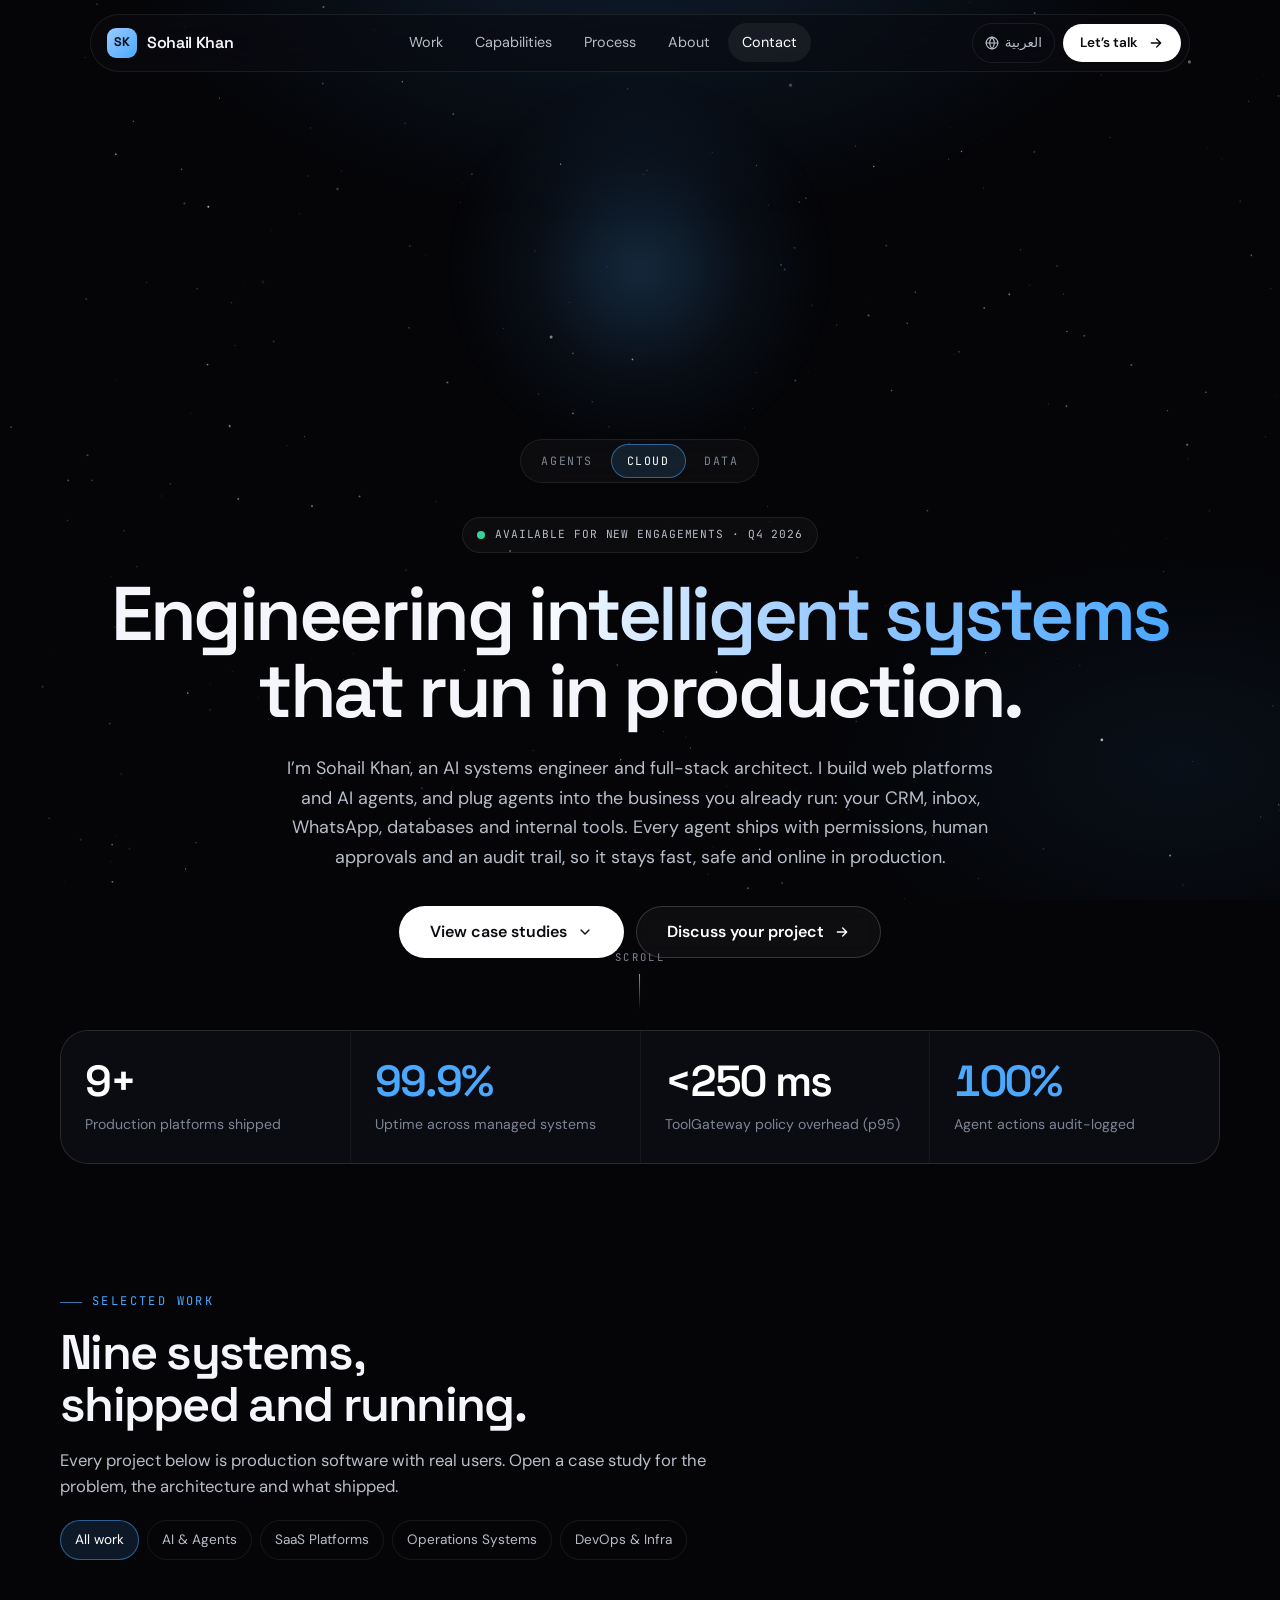
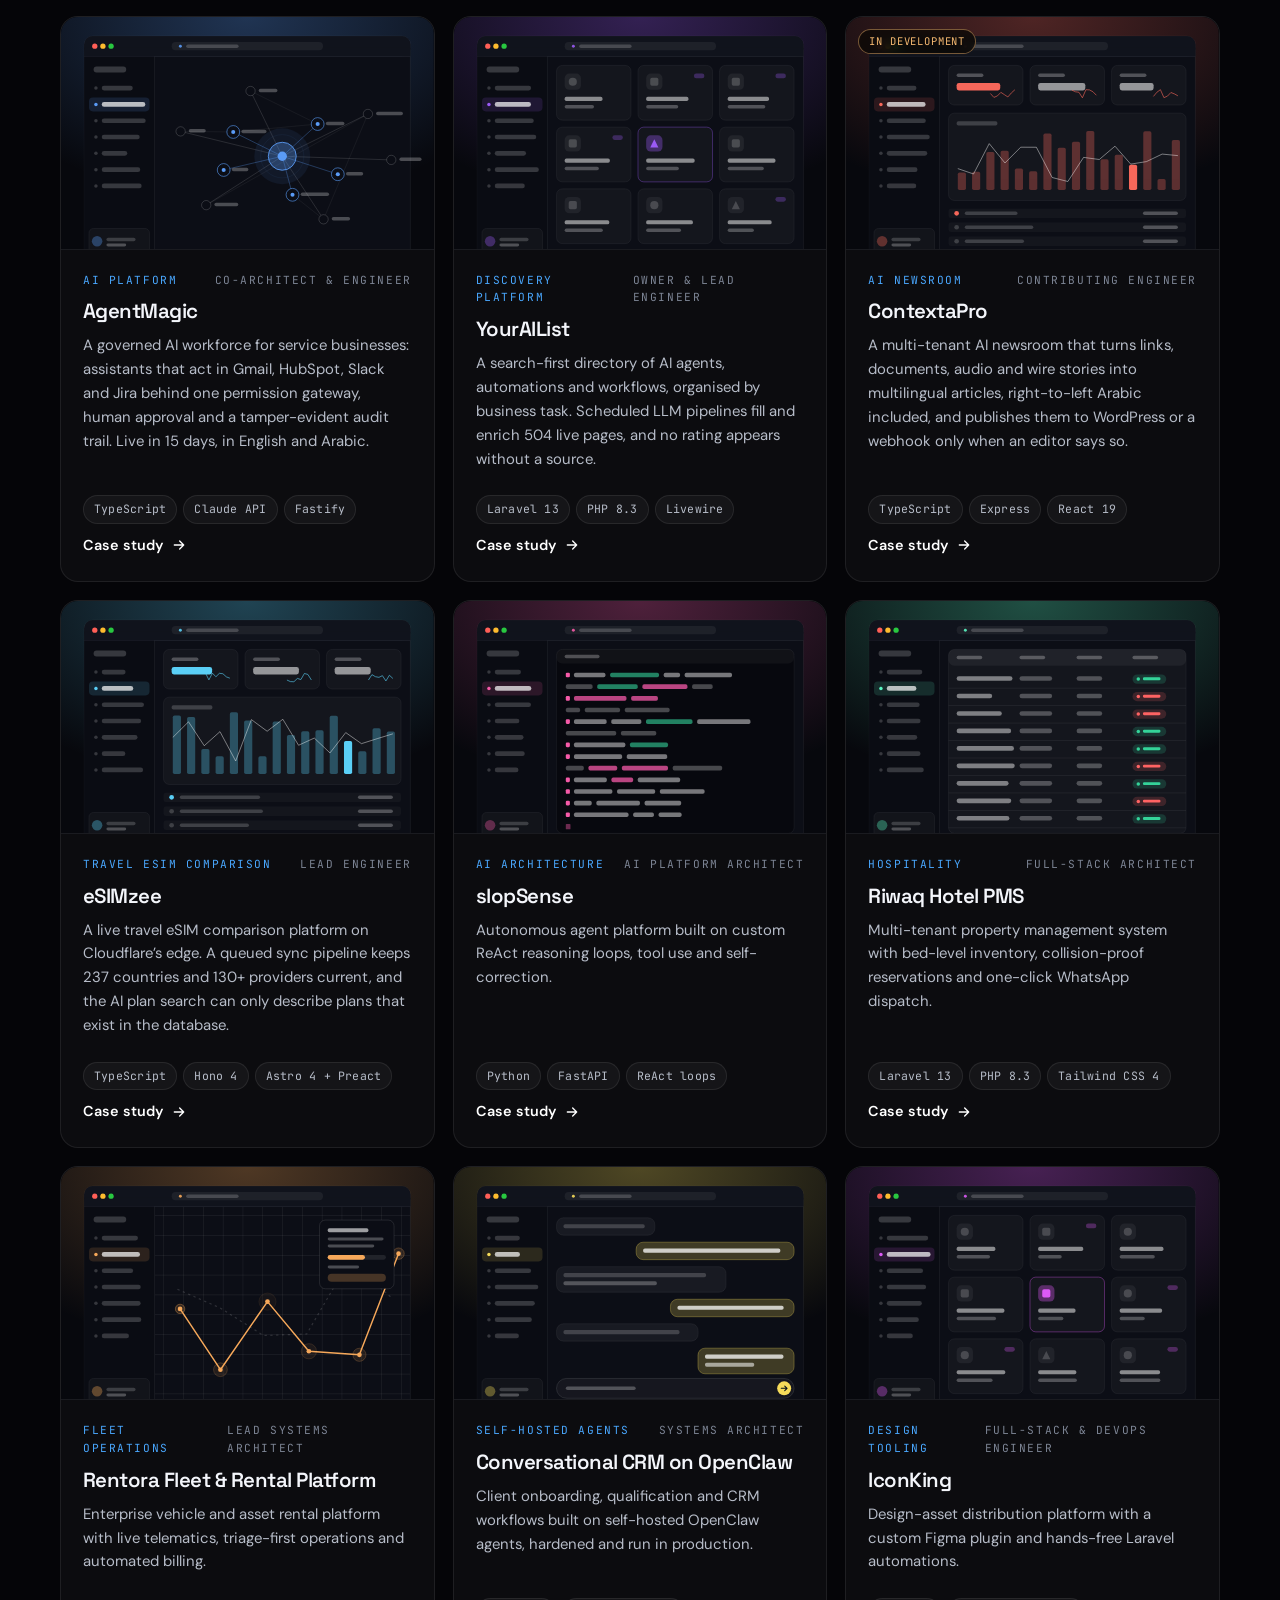
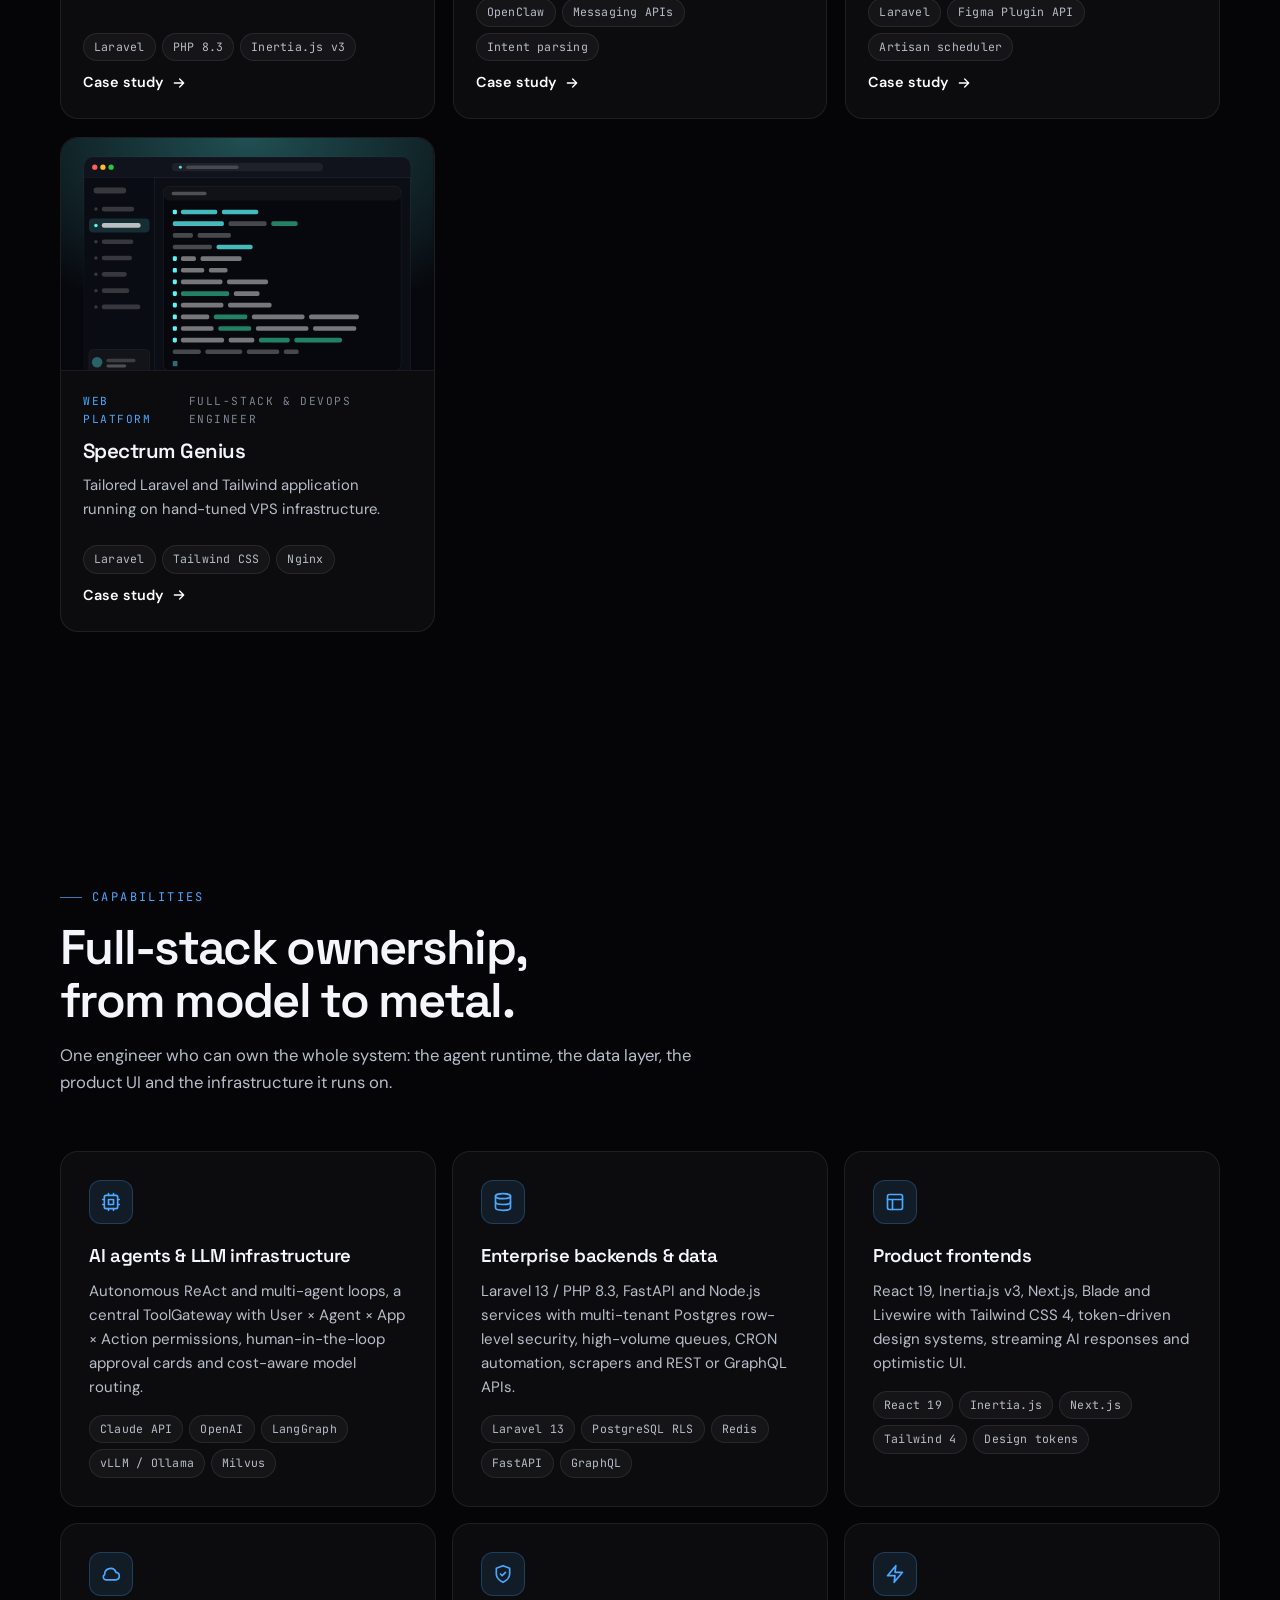
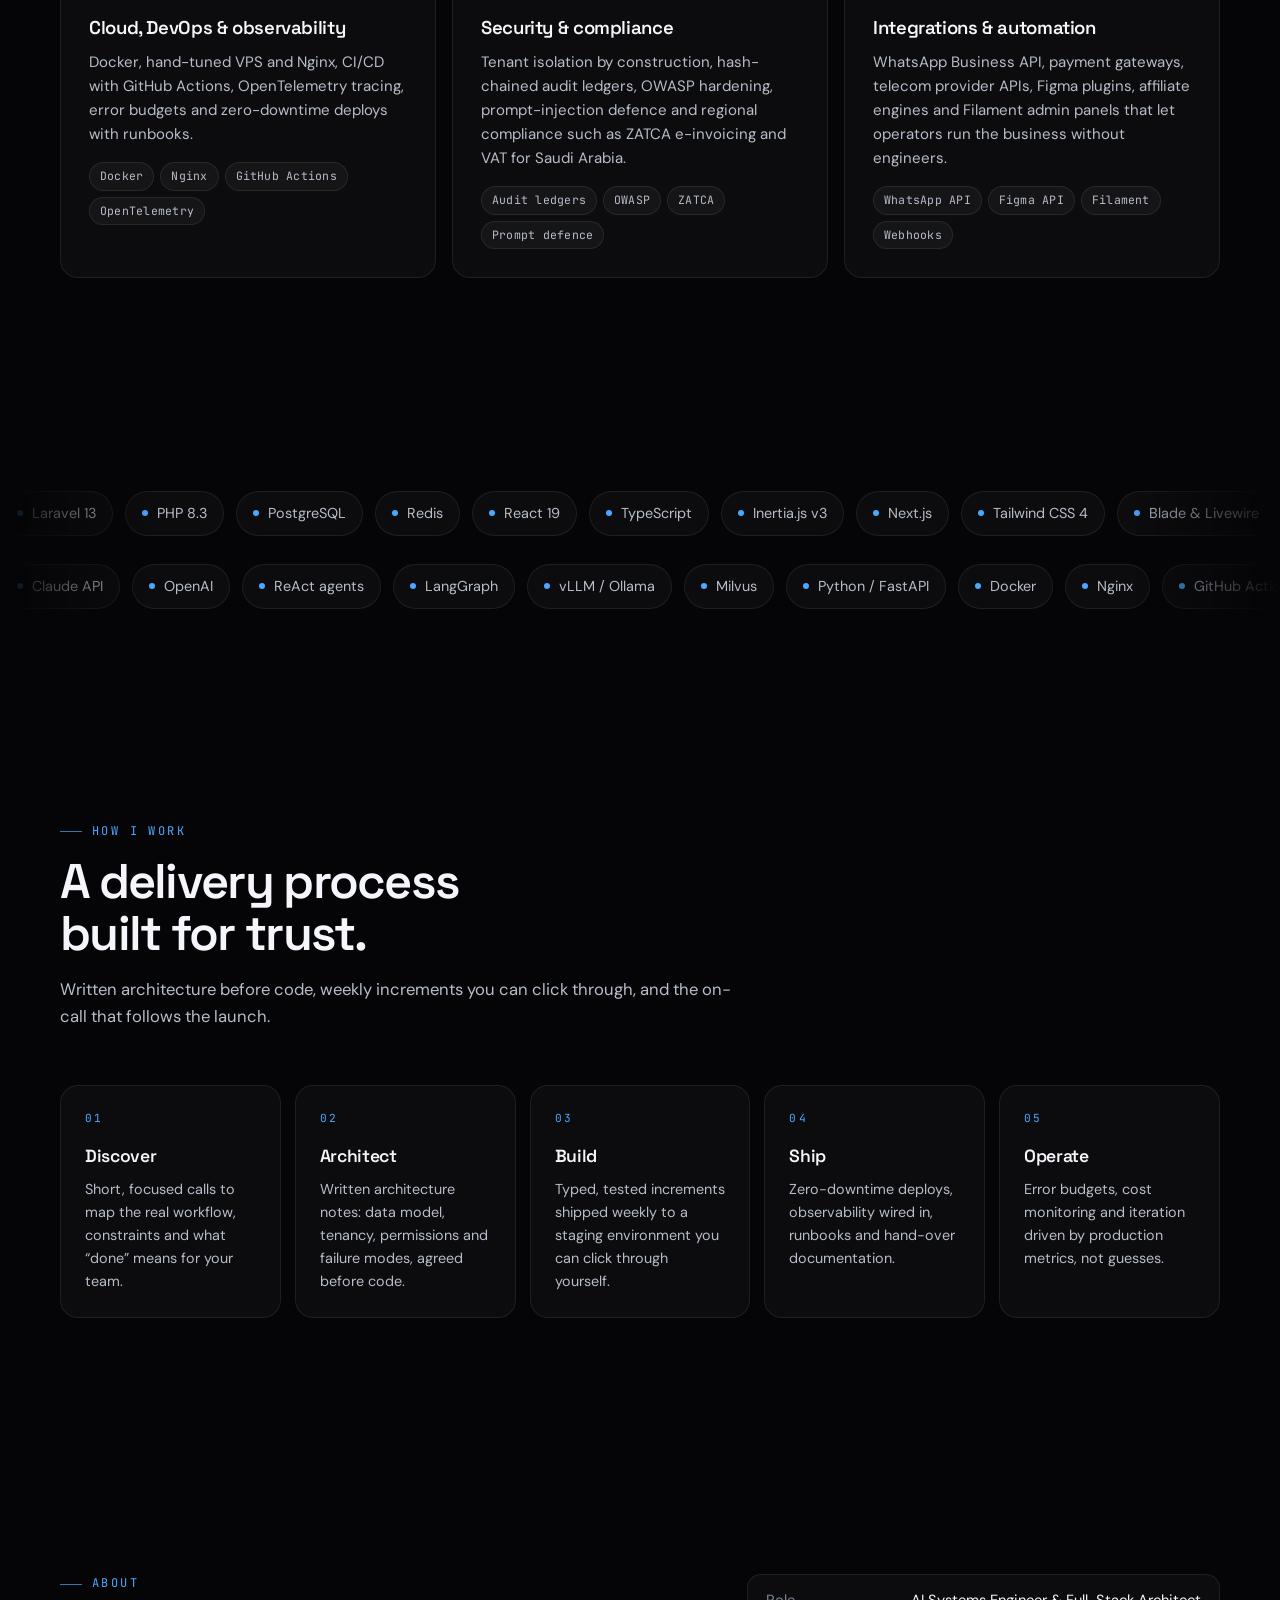
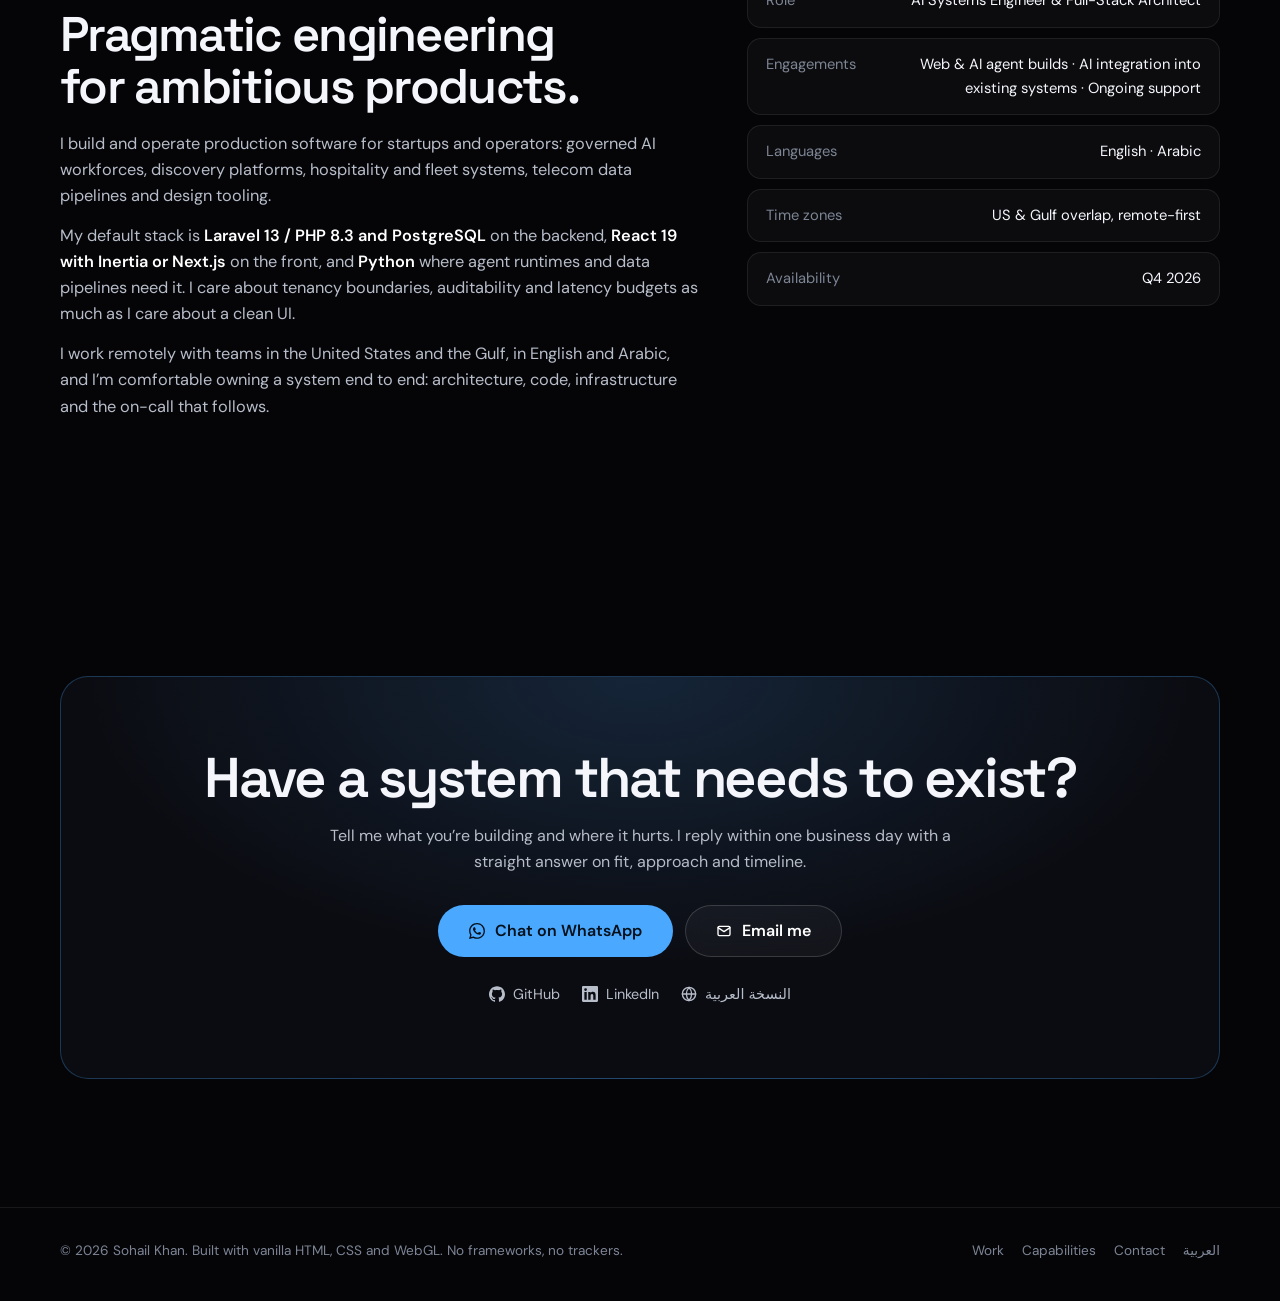
==== commit 37c709eb: "esimzee and other UI changes remove the M360" ====
--- a/index.html
+++ b/index.html
@@ -4,7 +4,7 @@
   <meta charset="UTF-8">
   <meta name="viewport" content="width=device-width, initial-scale=1.0">
   <title>Sohail Khan — AI Systems Engineer &amp; Full-Stack Architect</title>
-  <meta name="description" content="Sohail Khan designs governed AI agents, multi-tenant SaaS platforms and cloud backends that stay fast, auditable and online. Case studies: AgentMagic, YourAIList, Riwaq PMS, Rentora, eSIM platforms and more.">
+  <meta name="description" content="Sohail Khan builds web platforms and AI agents, and integrates AI agents into existing businesses with permissions, approvals and audit trails. Case studies: AgentMagic, YourAIList, Riwaq PMS, Rentora, eSIM platforms and more.">
   <meta name="theme-color" content="#050508">
   <meta name="color-scheme" content="dark">
 
@@ -16,7 +16,7 @@
 
   <meta property="og:type" content="website">
   <meta property="og:title" content="Sohail Khan — AI Systems Engineer &amp; Full-Stack Architect">
-  <meta property="og:description" content="Governed AI agents, multi-tenant SaaS platforms and cloud backends that stay fast, auditable and online.">
+  <meta property="og:description" content="Web platforms and AI agents, plus AI agent integration into the business you already run.">
   <meta property="og:url" content="https://sohailkhan.dev/">
   <meta property="og:locale" content="en_US">
   <meta property="og:locale:alternate" content="ar_SA">
@@ -26,7 +26,7 @@
 
   <link rel="preconnect" href="https://fonts.googleapis.com">
   <link rel="preconnect" href="https://fonts.gstatic.com" crossorigin>
-  <link href="https://fonts.googleapis.com/css2?family=Inter:wght@400;500;600;700&family=JetBrains+Mono:wght@400;500;600&display=swap" rel="stylesheet">
+  <link href="https://fonts.googleapis.com/css2?family=DM+Sans:opsz,wght@9..40,400..700&family=JetBrains+Mono:wght@400;500;600&family=Space+Grotesk:wght@500..700&display=swap" rel="stylesheet">
   <link rel="stylesheet" href="assets/css/styles.css">
 
   <script type="application/ld+json">
@@ -77,7 +77,6 @@
     </a>
     <ul class="nav__links" id="nav-links">
       <li><a href="#work">Work</a></li>
-      <li><a href="#services">Services</a></li>
       <li><a href="#capabilities">Capabilities</a></li>
       <li><a href="#process">Process</a></li>
       <li><a href="#about">About</a></li>
@@ -111,10 +110,10 @@
 
     <p class="hero__status"><span class="dot" aria-hidden="true"></span> Available for new engagements · Q4 2026</p>
     <h1 class="hero__title" id="hero-title">Engineering <span class="grad">intelligent systems</span> that run in production.</h1>
-    <p class="hero__sub">I’m Sohail Khan, an AI systems engineer and full-stack architect. I design governed AI agents, secure the self-hosted agents and MCP tool chains teams already run, and operate the cloud backends behind them, so AI stays fast, auditable and online in production.</p>
+    <p class="hero__sub">I’m Sohail Khan, an AI systems engineer and full-stack architect. I build web platforms and AI agents, and plug agents into the business you already run: your CRM, inbox, WhatsApp, databases and internal tools. Every agent ships with permissions, human approvals and an audit trail, so it stays fast, safe and online in production.</p>
     <div class="hero__cta">
       <a class="btn btn--primary btn--lg" href="#work">View case studies <svg aria-hidden="true"><use href="#i-chevron"/></svg></a>
-      <a class="btn btn--ghost btn--lg" href="#services">See fixed-price offers <svg aria-hidden="true"><use href="#i-arrow"/></svg></a>
+      <a class="btn btn--ghost btn--lg" href="#contact">Discuss your project <svg aria-hidden="true"><use href="#i-arrow"/></svg></a>
     </div>
     <div class="hero__scroll" aria-hidden="true">Scroll <i></i></div>
   </section>
@@ -158,8 +157,8 @@
     </div>
   </section>
 
-  <!-- ======================= Services ======================= -->
-  <section class="section" id="services" aria-labelledby="services-title">
+  <!-- ======================= Services (hidden for now; remove `hidden` to restore, and re-add the nav/footer links) ======================= -->
+  <section class="section" id="services" aria-labelledby="services-title" hidden>
     <div class="container">
       <div class="section__head" data-reveal>
         <p class="eyebrow">Productized services</p>
@@ -313,7 +312,7 @@
       </div>
       <div class="facts" data-stagger>
         <div class="fact" data-reveal><span>Role</span><span>AI Systems Engineer &amp; Full-Stack Architect</span></div>
-        <div class="fact" data-reveal><span>Engagements</span><span>Fixed-price assessments · Monthly retainers · Fractional CTO</span></div>
+        <div class="fact" data-reveal><span>Engagements</span><span>Web &amp; AI agent builds · AI integration into existing systems · Ongoing support</span></div>
         <div class="fact" data-reveal><span>Languages</span><span>English · Arabic</span></div>
         <div class="fact" data-reveal><span>Time zones</span><span>US &amp; Gulf overlap, remote-first</span></div>
         <div class="fact" data-reveal><span>Availability</span><span>Q4 2026</span></div>
@@ -348,39 +347,12 @@
     <div>© <span data-year>2026</span> Sohail Khan. Built with vanilla HTML, CSS and WebGL. No frameworks, no trackers.</div>
     <div class="footer__links">
       <a href="#work">Work</a>
-      <a href="#services">Services</a>
       <a href="#capabilities">Capabilities</a>
       <a href="#contact">Contact</a>
       <a href="ar.html" hreflang="ar" lang="ar">العربية</a>
     </div>
   </div>
 </footer>
-
-<!-- ======================= Case-study dialog ======================= -->
-<dialog class="dialog" id="project-dialog" aria-labelledby="dlg-title">
-  <div class="dialog__panel">
-    <button class="dialog__close" type="button" data-close aria-label="Close case study"><svg aria-hidden="true"><use href="#i-x"/></svg></button>
-    <div class="dialog__scroll">
-      <div class="dialog__media" id="dlg-media"></div>
-      <div class="dialog__body">
-        <div class="dialog__meta" id="dlg-meta"></div>
-        <h2 class="dialog__title" id="dlg-title"></h2>
-        <p class="dialog__lead" id="dlg-lead"></p>
-        <div id="dlg-legacy">
-          <div class="dialog__grid">
-            <section class="dialog__block"><h3 class="dialog__h3">The problem</h3><p id="dlg-problem"></p></section>
-            <section class="dialog__block"><h3 class="dialog__h3">The solution</h3><p id="dlg-solution"></p></section>
-          </div>
-          <section class="dialog__section"><h3 class="dialog__h3">Engineering highlights</h3><ul class="bullets" id="dlg-highlights"></ul></section>
-          <section class="dialog__section"><h3 class="dialog__h3">Outcomes</h3><div class="outcomes" id="dlg-outcomes"></div></section>
-          <section class="dialog__section"><h3 class="dialog__h3">Stack</h3><div class="dialog__chips" id="dlg-stack"></div></section>
-        </div>
-        <div class="cs" id="dlg-cs" hidden></div>
-        <div class="dialog__actions" id="dlg-actions"></div>
-      </div>
-    </div>
-  </div>
-</dialog>
 
 <script src="assets/js/data.en.js"></script>
 <script src="assets/js/starfield.js"></script>
--- a/assets/css/styles.css
+++ b/assets/css/styles.css
@@ -25,8 +25,11 @@
   --radius-s: 10px;
   --radius: 18px;
   --radius-l: 28px;
-  --font-sans: "Inter", ui-sans-serif, system-ui, -apple-system, "Segoe UI", Roboto, sans-serif;
+  /* Display = headings, numbers, brand. Sans = body copy. Mono = small technical labels. */
+  --font-display: "Space Grotesk", "DM Sans", ui-sans-serif, system-ui, -apple-system, "Segoe UI", sans-serif;
+  --font-sans: "DM Sans", ui-sans-serif, system-ui, -apple-system, "Segoe UI", Roboto, sans-serif;
   --font-mono: "JetBrains Mono", ui-monospace, SFMono-Regular, Menlo, Consolas, monospace;
+  --header-h: 88px;
   --container: 1160px;
   --gutter: clamp(16px, 4vw, 32px);
   --section: clamp(72px, 10vw, 128px);
@@ -39,12 +42,14 @@
   --accent-2: #a7f3d0;
   --accent-deep: #059669;
   --accent-rgb: 52, 211, 153;
-  --font-sans: "IBM Plex Sans Arabic", "Inter", ui-sans-serif, system-ui, sans-serif;
+  --font-display: "Readex Pro", "IBM Plex Sans Arabic", ui-sans-serif, system-ui, sans-serif;
+  --font-sans: "IBM Plex Sans Arabic", ui-sans-serif, system-ui, sans-serif;
 }
 
 /* ---------- Base --------------------------------------------------------- */
 *, *::before, *::after { box-sizing: border-box; }
-html { scroll-behavior: smooth; -webkit-text-size-adjust: 100%; }
+/* scroll-padding keeps anchor targets and keyboard focus clear of the fixed header */
+html { scroll-behavior: smooth; scroll-padding-top: var(--header-h); -webkit-text-size-adjust: 100%; }
 body {
   margin: 0;
   background: var(--bg);
@@ -57,12 +62,13 @@
   overflow-x: hidden;
   min-height: 100vh;
 }
-body.has-dialog { overflow: hidden; }
 img, svg { display: block; max-width: 100%; }
 a { color: inherit; text-decoration: none; }
 [hidden] { display: none !important; }
 button { font: inherit; color: inherit; background: none; border: 0; padding: 0; cursor: pointer; }
+a, button { touch-action: manipulation; -webkit-tap-highlight-color: transparent; }
 h1, h2, h3, h4, p { margin: 0; }
+h1, h2, h3 { font-family: var(--font-display); }
 ul { margin: 0; padding: 0; list-style: none; }
 :focus-visible { outline: 2px solid var(--accent); outline-offset: 3px; border-radius: 6px; }
 ::selection { background: rgba(var(--accent-rgb), .35); color: #fff; }
@@ -89,17 +95,17 @@
 /* ---------- Typography --------------------------------------------------- */
 .eyebrow {
   display: flex; align-items: center; gap: 10px; margin-bottom: 14px;
-  font-family: var(--font-mono); font-size: .72rem; letter-spacing: .2em; text-transform: uppercase;
+  font-family: var(--font-mono); font-size: .75rem; letter-spacing: .2em; text-transform: uppercase;
   color: var(--accent);
 }
 .eyebrow::before { content: ""; width: 22px; height: 1px; background: currentColor; opacity: .7; }
 html[lang="ar"] .eyebrow { font-family: var(--font-sans); font-weight: 600; font-size: .86rem; letter-spacing: 0; }
 
 .h2 {
-  font-size: clamp(1.9rem, 3.6vw, 2.9rem); font-weight: 600; letter-spacing: -.03em; line-height: 1.12;
+  font-size: clamp(2rem, 3.8vw, 3.1rem); font-weight: 600; letter-spacing: -.035em; line-height: 1.08;
   max-width: 22ch; text-wrap: balance;
 }
-html[lang="ar"] .h2 { letter-spacing: 0; font-weight: 700; line-height: 1.4; max-width: 28ch; }
+html[lang="ar"] .h2 { letter-spacing: 0; font-weight: 600; line-height: 1.4; max-width: 28ch; }
 .lead { color: var(--text-2); font-size: clamp(1rem, 1.3vw, 1.15rem); max-width: 62ch; margin-top: 16px; text-wrap: pretty; }
 .grad {
   background: linear-gradient(92deg, #fff 0%, var(--accent-2) 45%, var(--accent) 100%);
@@ -123,7 +129,7 @@
   transition: transform .25s var(--ease), background .25s, border-color .25s, box-shadow .25s, color .25s;
 }
 .btn:hover { transform: translateY(-1px); }
-.btn:active { transform: translateY(0); }
+.btn:active { transform: translateY(0) scale(.97); transition-duration: .08s; }
 .btn svg { width: 16px; height: 16px; flex: none; }
 .btn--primary { background: #fff; color: #0a0a0f; }
 .btn--primary:hover { background: #e9efff; }
@@ -149,12 +155,13 @@
   transition: background .3s, box-shadow .3s;
 }
 .site-header.is-scrolled .nav { background: rgba(8, 8, 14, .82); box-shadow: 0 10px 40px -20px rgba(0, 0, 0, .9); }
-.nav__brand { display: flex; align-items: center; gap: 10px; font-weight: 600; letter-spacing: -.01em; white-space: nowrap; }
+.nav__brand { display: flex; align-items: center; gap: 10px; font-family: var(--font-display); font-weight: 600; letter-spacing: -.02em; white-space: nowrap; }
 .nav__mark {
   width: 30px; height: 30px; border-radius: 9px; display: grid; place-items: center;
-  font-family: var(--font-mono); font-size: .7rem; font-weight: 700; color: #04101a;
+  font-family: var(--font-display); font-size: .78rem; font-weight: 700; letter-spacing: -.02em; color: #04101a;
   background: linear-gradient(135deg, var(--accent-2), var(--accent));
 }
+html[lang="ar"] .nav__brand { letter-spacing: 0; }
 .nav__links { display: flex; gap: 4px; }
 .nav__links a {
   display: block; padding: 8px 14px; border-radius: 999px; font-size: .9rem; color: var(--text-2);
@@ -196,6 +203,7 @@
   position: relative; min-height: 100svh; display: flex; flex-direction: column; align-items: center;
   justify-content: center; text-align: center;
   padding-top: calc(88px + 3vh); padding-bottom: 72px;
+  overflow-x: clip; /* the 150%-wide avatar canvas must not cause sideways panning on iOS */
 }
 .avatar { position: relative; width: clamp(220px, 34vh, 380px); aspect-ratio: 1; margin-inline: auto; }
 .avatar::before {
@@ -220,8 +228,8 @@
   backdrop-filter: blur(10px); -webkit-backdrop-filter: blur(10px);
 }
 .forms__btn {
-  position: relative; padding: 7px 16px; border-radius: 999px;
-  font-family: var(--font-mono); font-size: .68rem; letter-spacing: .14em; text-transform: uppercase;
+  position: relative; min-height: 34px; padding: 7px 16px; border-radius: 999px;
+  font-family: var(--font-mono); font-size: .72rem; letter-spacing: .14em; text-transform: uppercase;
   color: var(--text-3); transition: color .2s, background .2s, box-shadow .2s;
 }
 .forms__btn:hover { color: var(--text-2); }
@@ -243,16 +251,16 @@
   100% { box-shadow: 0 0 0 0 rgba(52, 211, 153, 0); }
 }
 .hero__title {
-  margin-top: 22px; font-size: clamp(2.3rem, 5.6vw, 4.3rem); font-weight: 600; letter-spacing: -.04em; line-height: 1.05;
-  max-width: 26ch; text-wrap: balance;
-}
-html[lang="ar"] .hero__title { letter-spacing: 0; font-weight: 700; line-height: 1.35; max-width: 24ch; }
-.hero__sub { margin-top: 22px; color: var(--text-2); font-size: clamp(1.02rem, 1.4vw, 1.2rem); max-width: 64ch; text-wrap: pretty; }
+  margin-top: 22px; font-size: clamp(2.4rem, 6vw, 4.75rem); font-weight: 600; letter-spacing: -.045em; line-height: 1.02;
+  max-width: 22ch; text-wrap: balance;
+}
+html[lang="ar"] .hero__title { letter-spacing: 0; font-weight: 600; line-height: 1.32; max-width: 24ch; }
+.hero__sub { margin-top: 24px; color: var(--text-2); font-size: clamp(1.02rem, 1.4vw, 1.2rem); line-height: 1.65; max-width: 60ch; text-wrap: pretty; }
 .hero__cta { display: flex; flex-wrap: wrap; gap: 12px; justify-content: center; margin-top: 34px; }
 .hero__scroll {
   position: absolute; bottom: 20px; left: 50%; transform: translateX(-50%);
   display: flex; flex-direction: column; align-items: center; gap: 8px;
-  color: var(--text-3); font-family: var(--font-mono); font-size: .62rem; letter-spacing: .22em; text-transform: uppercase;
+  color: var(--text-3); font-family: var(--font-mono); font-size: .66rem; letter-spacing: .22em; text-transform: uppercase;
 }
 html[lang="ar"] .hero__scroll { font-family: var(--font-sans); letter-spacing: 0; font-size: .75rem; }
 .hero__scroll i { width: 1px; height: 36px; background: linear-gradient(to bottom, var(--accent), transparent); animation: drip 2.2s infinite; }
@@ -270,7 +278,8 @@
   background: var(--border); border: 1px solid var(--border); border-radius: var(--radius-l); overflow: hidden;
 }
 .metric { background: var(--bg-elev); padding: 28px 24px; }
-.metric__value { font-family: var(--font-mono); font-size: clamp(1.7rem, 3vw, 2.4rem); font-weight: 600; letter-spacing: -.02em; color: #fff; line-height: 1.1; white-space: nowrap; }
+/* tabular figures stop the count-up animation from jittering width */
+.metric__value { font-family: var(--font-display); font-variant-numeric: tabular-nums; font-size: clamp(1.9rem, 3.4vw, 2.75rem); font-weight: 600; letter-spacing: -.04em; color: #fff; line-height: 1.05; white-space: nowrap; }
 .metric__value em { font-style: normal; color: var(--accent); }
 .metric__label { margin-top: 8px; color: var(--text-3); font-size: .88rem; }
 @media (max-width: 760px) { .metrics__panel { grid-template-columns: 1fr 1fr; } .metric { padding: 22px 18px; } }
@@ -299,13 +308,13 @@
   background: rgba(var(--accent-rgb), .1); border: 1px solid rgba(var(--accent-rgb), .25); color: var(--accent);
 }
 .card__icon svg { width: 20px; height: 20px; }
-.card__title { font-size: 1.12rem; font-weight: 600; letter-spacing: -.01em; margin-bottom: 10px; }
+.card__title { font-size: 1.16rem; font-weight: 600; letter-spacing: -.02em; line-height: 1.3; margin-bottom: 10px; text-wrap: balance; }
 html[lang="ar"] .card__title { letter-spacing: 0; }
 .card__text { color: var(--text-2); font-size: .94rem; }
 .card__list { margin-top: 16px; display: flex; flex-wrap: wrap; gap: 6px; }
 .chip {
   display: inline-flex; align-items: center; padding: 4px 10px; border-radius: 999px;
-  font-family: var(--font-mono); font-size: .68rem; letter-spacing: .02em; color: var(--text-2);
+  font-family: var(--font-mono); font-size: .72rem; letter-spacing: .02em; color: var(--text-2);
   background: rgba(255, 255, 255, .04); border: 1px solid var(--border); white-space: nowrap;
 }
 
@@ -332,7 +341,7 @@
 /* ---------- Projects ----------------------------------------------------- */
 .filters { display: flex; flex-wrap: wrap; gap: 8px; }
 .filters__btn {
-  padding: 8px 14px; border-radius: 999px; border: 1px solid var(--border); font-size: .85rem; color: var(--text-2);
+  min-height: 36px; padding: 8px 14px; border-radius: 999px; border: 1px solid var(--border); font-size: .85rem; color: var(--text-2);
   transition: color .2s, border-color .2s, background .2s;
 }
 .filters__btn:hover { color: #fff; border-color: var(--border-2); }
@@ -360,11 +369,11 @@
 .project__body { padding: 22px 22px 24px; display: flex; flex-direction: column; gap: 10px; flex: 1; }
 .project__meta {
   display: flex; justify-content: space-between; gap: 10px;
-  font-family: var(--font-mono); font-size: .66rem; letter-spacing: .14em; text-transform: uppercase; color: var(--accent);
+  font-family: var(--font-mono); font-size: .7rem; letter-spacing: .14em; text-transform: uppercase; color: var(--accent);
 }
 html[lang="ar"] .project__meta { font-family: var(--font-sans); letter-spacing: 0; font-size: .78rem; font-weight: 600; }
 .project__meta span:last-child { color: var(--text-3); }
-.project__title { font-size: 1.22rem; font-weight: 600; letter-spacing: -.01em; line-height: 1.25; }
+.project__title { font-size: 1.28rem; font-weight: 600; letter-spacing: -.025em; line-height: 1.22; text-wrap: balance; }
 html[lang="ar"] .project__title { letter-spacing: 0; line-height: 1.5; }
 .project__desc { color: var(--text-2); font-size: .93rem; }
 .project__foot { margin-top: auto; padding-top: 14px; display: flex; align-items: center; justify-content: space-between; gap: 10px; flex-wrap: wrap; }
@@ -391,7 +400,7 @@
   border: 1px solid rgba(var(--accent-rgb), .35); background: rgba(var(--accent-rgb), .08);
 }
 html[lang="ar"] .offer__tag { font-family: var(--font-sans); letter-spacing: 0; font-size: .78rem; font-weight: 600; }
-.offer__title { font-size: 1.25rem; font-weight: 600; letter-spacing: -.01em; line-height: 1.25; }
+.offer__title { font-size: 1.32rem; font-weight: 600; letter-spacing: -.025em; line-height: 1.22; text-wrap: balance; }
 html[lang="ar"] .offer__title { letter-spacing: 0; line-height: 1.5; }
 .offer__text { color: var(--text-2); font-size: .94rem; }
 .offer__list { display: grid; gap: 8px; color: var(--text-2); font-size: .9rem; }
@@ -401,8 +410,7 @@
 .offer__for strong { color: var(--text-2); font-weight: 600; }
 .offer__price { margin-top: auto; padding-top: 16px; border-top: 1px solid var(--border); display: grid; gap: 7px; }
 .offer__price div { display: flex; justify-content: space-between; align-items: baseline; gap: 12px; font-size: .9rem; color: var(--text-2); }
-.offer__price b { font-family: var(--font-mono); font-weight: 600; color: #fff; white-space: nowrap; }
-html[lang="ar"] .offer__price b { font-family: var(--font-sans); }
+.offer__price b { font-family: var(--font-display); font-variant-numeric: tabular-nums; font-size: 1rem; font-weight: 600; color: #fff; white-space: nowrap; }
 .offer .btn { margin-top: 6px; align-self: flex-start; }
 .offers__note { margin-top: 18px; color: var(--text-3); font-size: .85rem; max-width: 72ch; }
 
@@ -412,7 +420,8 @@
 @media (max-width: 560px) { .steps { grid-template-columns: 1fr; } }
 .step { position: relative; padding: 24px; border-radius: var(--radius); border: 1px solid var(--border); background: var(--surface); }
 .step__n { font-family: var(--font-mono); font-size: .7rem; letter-spacing: .2em; color: var(--accent); margin-bottom: 14px; }
-.step__title { font-weight: 600; margin-bottom: 8px; }
+.step__title { font-size: 1.1rem; font-weight: 600; letter-spacing: -.02em; margin-bottom: 8px; }
+html[lang="ar"] .step__title { letter-spacing: 0; }
 .step__text { color: var(--text-2); font-size: .9rem; }
 
 /* ---------- About -------------------------------------------------------- */
@@ -435,8 +444,8 @@
   border: 1px solid rgba(var(--accent-rgb), .28);
   background: radial-gradient(80% 120% at 50% 0%, rgba(var(--accent-rgb), .16), transparent 60%), var(--bg-elev);
 }
-.cta__title { font-size: clamp(1.9rem, 4vw, 3.2rem); font-weight: 600; letter-spacing: -.035em; line-height: 1.1; text-wrap: balance; }
-html[lang="ar"] .cta__title { letter-spacing: 0; font-weight: 700; line-height: 1.35; }
+.cta__title { font-size: clamp(2rem, 4.4vw, 3.5rem); font-weight: 600; letter-spacing: -.04em; line-height: 1.05; text-wrap: balance; }
+html[lang="ar"] .cta__title { letter-spacing: 0; font-weight: 600; line-height: 1.35; }
 .cta__text { margin: 16px auto 0; max-width: 58ch; color: var(--text-2); text-wrap: pretty; }
 .cta__actions { display: flex; flex-wrap: wrap; justify-content: center; gap: 12px; margin-top: 30px; }
 .cta__links { display: flex; flex-wrap: wrap; justify-content: center; gap: 22px; margin-top: 26px; font-size: .9rem; }
@@ -450,60 +459,67 @@
 .footer__links { display: flex; gap: 18px; flex-wrap: wrap; }
 .footer a:hover { color: #fff; }
 
-/* ---------- Case-study dialog ------------------------------------------- */
-.dialog {
-  border: 0; padding: 0; background: transparent; color: var(--text);
-  width: 100%; max-width: min(980px, calc(100vw - 32px)); max-height: calc(100vh - 32px); margin: auto;
-}
-.dialog::backdrop { background: rgba(3, 3, 6, .72); backdrop-filter: blur(10px); -webkit-backdrop-filter: blur(10px); }
-.dialog[open] { animation: dlg-in .4s var(--ease); }
-@keyframes dlg-in { from { opacity: 0; transform: translateY(18px) scale(.985); } to { opacity: 1; transform: none; } }
-.dialog__panel {
-  position: relative; display: flex; flex-direction: column; max-height: calc(100vh - 32px); overflow: hidden;
+/* ---------- Case-study page (project.html / project-ar.html) ------------- */
+.case-page { padding: clamp(96px, 12vw, 120px) 0 var(--section); }
+.case-wrap { width: min(980px, 100% - 2 * var(--gutter)); }
+.case__back {
+  display: inline-flex; align-items: center; gap: 8px; margin-bottom: 18px; font-size: .88rem; color: var(--text-2); transition: color .2s;
+}
+.case__back:hover { color: #fff; }
+.case__back svg { width: 16px; height: 16px; transform: scaleX(-1); }
+[dir="rtl"] .case__back svg { transform: none; }
+/* No overflow clipping on the panel: it would stop the section tabs (.cs-nav) from sticking. */
+.case {
   border-radius: var(--radius-l); border: 1px solid var(--border-2); background: var(--bg-elev); box-shadow: var(--shadow);
-}
-.dialog__scroll { flex: 1 1 auto; min-height: 0; overflow: auto; overscroll-behavior: contain; scrollbar-width: thin; scrollbar-color: rgba(255,255,255,.15) transparent; }
-.dialog__close {
-  position: absolute; top: 14px; inset-inline-end: 14px; z-index: 3; width: 40px; height: 40px; border-radius: 999px;
-  background: rgba(0, 0, 0, .55); border: 1px solid var(--border-2); display: grid; place-items: center;
-  backdrop-filter: blur(8px); -webkit-backdrop-filter: blur(8px); transition: background .2s, border-color .2s;
-}
-.dialog__close:hover { background: rgba(255, 255, 255, .1); border-color: rgba(255, 255, 255, .3); }
-.dialog__close svg { width: 16px; height: 16px; }
-.dialog__media { aspect-ratio: 21 / 9; background: #07080d; border-bottom: 1px solid var(--border); overflow: hidden; }
-.dialog__media svg, .dialog__media img { width: 100%; height: 100%; object-fit: cover; }
-.dialog__body { --dpad: clamp(22px, 4vw, 40px); padding: var(--dpad); }
-.dialog__meta { display: flex; flex-wrap: wrap; gap: 8px 18px; font-family: var(--font-mono); font-size: .68rem; letter-spacing: .16em; text-transform: uppercase; color: var(--accent); margin-bottom: 14px; }
-html[lang="ar"] .dialog__meta { font-family: var(--font-sans); letter-spacing: 0; font-size: .8rem; font-weight: 600; }
-.dialog__meta span + span { color: var(--text-3); }
-.dialog__title { font-size: clamp(1.6rem, 3vw, 2.3rem); font-weight: 600; letter-spacing: -.03em; line-height: 1.12; text-wrap: balance; }
-html[lang="ar"] .dialog__title { letter-spacing: 0; font-weight: 700; line-height: 1.4; }
-.dialog__lead { color: var(--text-2); font-size: 1.05rem; margin-top: 12px; max-width: 70ch; }
-.dialog__grid { display: grid; grid-template-columns: 1fr 1fr; gap: 16px; margin-top: 28px; }
-@media (max-width: 700px) { .dialog__grid { grid-template-columns: 1fr; } }
-.dialog__block { padding: 20px; border-radius: 14px; border: 1px solid var(--border); background: var(--surface); }
-.dialog__h3 {
+  animation: case-in .5s var(--ease);
+}
+@keyframes case-in { from { opacity: 0; transform: translateY(18px); } to { opacity: 1; transform: none; } }
+.case__media { aspect-ratio: 21 / 9; background: #07080d; border-bottom: 1px solid var(--border); overflow: hidden; border-radius: var(--radius-l) var(--radius-l) 0 0; }
+.case__media svg, .case__media img { width: 100%; height: 100%; object-fit: cover; }
+.case__body { --dpad: clamp(22px, 4vw, 40px); padding: var(--dpad); }
+.case__meta { display: flex; flex-wrap: wrap; gap: 8px 18px; font-family: var(--font-mono); font-size: .68rem; letter-spacing: .16em; text-transform: uppercase; color: var(--accent); margin-bottom: 14px; }
+html[lang="ar"] .case__meta { font-family: var(--font-sans); letter-spacing: 0; font-size: .8rem; font-weight: 600; }
+.case__meta span + span { color: var(--text-3); }
+.case__title { font-size: clamp(1.6rem, 3vw, 2.3rem); font-weight: 600; letter-spacing: -.03em; line-height: 1.12; text-wrap: balance; }
+html[lang="ar"] .case__title { letter-spacing: 0; font-weight: 600; line-height: 1.4; }
+.case__lead { color: var(--text-2); font-size: 1.05rem; margin-top: 12px; max-width: 70ch; }
+.case__grid { display: grid; grid-template-columns: 1fr 1fr; gap: 16px; margin-top: 28px; }
+@media (max-width: 700px) { .case__grid { grid-template-columns: 1fr; } }
+.case__block { padding: 20px; border-radius: 14px; border: 1px solid var(--border); background: var(--surface); }
+.case__h3 {
   font-family: var(--font-mono); font-size: .68rem; letter-spacing: .18em; text-transform: uppercase; color: var(--accent); margin-bottom: 10px;
 }
-html[lang="ar"] .dialog__h3 { font-family: var(--font-sans); letter-spacing: 0; font-size: .82rem; font-weight: 600; }
-.dialog__block p { color: var(--text-2); font-size: .95rem; }
-.dialog__section { margin-top: 28px; }
+html[lang="ar"] .case__h3 { font-family: var(--font-sans); letter-spacing: 0; font-size: .82rem; font-weight: 600; }
+.case__block p { color: var(--text-2); font-size: .95rem; }
+.case__section { margin-top: 28px; }
 .bullets { display: grid; gap: 9px; color: var(--text-2); font-size: .95rem; }
 .bullets li { position: relative; padding-inline-start: 20px; }
 .bullets li::before { content: ""; position: absolute; inset-inline-start: 0; top: .62em; width: 8px; height: 8px; border-radius: 50%; background: var(--accent); opacity: .85; }
 .outcomes { display: grid; grid-template-columns: repeat(auto-fit, minmax(170px, 1fr)); gap: 10px; }
 .outcome { padding: 16px; border-radius: 12px; border: 1px solid var(--border); background: var(--surface); }
-.outcome b { display: block; font-family: var(--font-mono); font-size: 1.25rem; color: #fff; font-weight: 600; line-height: 1.2; }
-html[lang="ar"] .outcome b { font-family: var(--font-sans); }
+.outcome b { display: block; font-family: var(--font-display); font-variant-numeric: tabular-nums; font-size: 1.35rem; letter-spacing: -.02em; color: #fff; font-weight: 600; line-height: 1.2; }
+html[lang="ar"] .outcome b { letter-spacing: 0; }
 .outcome span { font-size: .82rem; color: var(--text-3); }
-.dialog__chips { display: flex; flex-wrap: wrap; gap: 6px; }
-.dialog__actions { display: flex; flex-wrap: wrap; gap: 10px; margin-top: 28px; padding-top: 22px; border-top: 1px solid var(--border); align-items: center; }
-.dialog__note { color: var(--text-3); font-size: .85rem; }
+.case__chips { display: flex; flex-wrap: wrap; gap: 6px; }
+.case__actions { display: flex; flex-wrap: wrap; gap: 10px; margin-top: 28px; padding-top: 22px; border-top: 1px solid var(--border); align-items: center; }
+.case__note { color: var(--text-3); font-size: .85rem; }
+.case__pager { display: grid; grid-template-columns: 1fr 1fr; gap: 12px; margin-top: 18px; }
+@media (max-width: 600px) { .case__pager { grid-template-columns: 1fr; } }
+.case__pager a {
+  display: grid; gap: 4px; padding: 16px 18px; border-radius: 14px; border: 1px solid var(--border); background: var(--surface);
+  transition: border-color .2s, background .2s;
+}
+.case__pager a:hover { border-color: rgba(var(--accent-rgb), .5); background: rgba(var(--accent-rgb), .06); }
+.case__pager .is-next { text-align: end; grid-column: 2; }
+@media (max-width: 600px) { .case__pager .is-next { grid-column: auto; } }
+.case__pager span { font-family: var(--font-mono); font-size: .68rem; letter-spacing: .16em; text-transform: uppercase; color: var(--accent); }
+html[lang="ar"] .case__pager span { font-family: var(--font-sans); letter-spacing: 0; font-size: .8rem; font-weight: 600; }
+.case__pager b { font-family: var(--font-display); font-weight: 600; color: #fff; }
 
 /* ---------- Full case study (projects with a `cs` block) ----------------- */
 .cs { margin-top: 22px; }
 .cs-nav {
-  position: sticky; top: 0; z-index: 2; display: flex; gap: 6px; overflow-x: auto; scrollbar-width: none;
+  position: sticky; top: 72px; z-index: 2; display: flex; gap: 6px; overflow-x: auto; scrollbar-width: none;
   margin: 0 calc(-1 * var(--dpad)) 22px; padding: 12px var(--dpad); padding-inline-end: 72px;
   background: rgba(11, 12, 18, .9); backdrop-filter: blur(12px); -webkit-backdrop-filter: blur(12px);
   border-block: 1px solid var(--border);
@@ -527,12 +543,12 @@
 .cs-glance { display: grid; grid-template-columns: repeat(auto-fit, minmax(200px, 1fr)); gap: 8px; margin: 0; }
 .cs-glance div { padding: 12px 14px; border-radius: 12px; border: 1px solid var(--border); background: var(--surface); }
 .cs-glance dt, .cs-dec dt, .arch__k, .arch__bus span, .cs-limit--head, .outcome small {
-  font-family: var(--font-mono); font-size: .6rem; letter-spacing: .14em; text-transform: uppercase;
+  font-family: var(--font-mono); font-size: .66rem; letter-spacing: .14em; text-transform: uppercase;
 }
 .cs-glance dt { color: var(--text-3); margin-bottom: 4px; }
 .cs-glance dd { margin: 0; font-size: .87rem; color: var(--text-2); line-height: 1.5; }
 
-.cs-sec { margin-top: 46px; scroll-margin-top: 76px; }
+.cs-sec { margin-top: 46px; scroll-margin-top: 140px; }
 .cs-sec__head { display: flex; align-items: baseline; gap: 14px; padding-bottom: 14px; margin-bottom: 18px; border-bottom: 1px solid var(--border); }
 .cs-sec__n { font-family: var(--font-mono); font-size: .78rem; letter-spacing: .1em; color: var(--accent); }
 .cs-sec__title { font-size: clamp(1.15rem, 2vw, 1.4rem); font-weight: 600; letter-spacing: -.02em; line-height: 1.25; }
@@ -556,7 +572,7 @@
 .cs-callout p { color: var(--text-2); font-size: .95rem; }
 .cs-callout--region { margin-top: 24px; }
 .cs-callout--audit { margin-top: 18px; border-inline-start-color: #f5b971; background: rgba(245, 185, 113, .05); }
-.cs-callout--audit .dialog__h3 { color: #f5b971; }
+.cs-callout--audit .case__h3 { color: #f5b971; }
 .cs-callout--audit p { margin-bottom: 10px; }
 .status-pill {
   font-style: normal; padding: 1px 8px; border-radius: 999px; border: 1px solid rgba(245, 185, 113, .45);
@@ -564,7 +580,7 @@
 }
 .project__media .status-pill {
   position: absolute; top: 12px; inset-inline-start: 12px; z-index: 1; padding: 3px 10px;
-  font-family: var(--font-mono); font-size: .62rem; text-transform: uppercase;
+  font-family: var(--font-mono); font-size: .66rem; text-transform: uppercase;
   background: rgba(10, 8, 4, .72); backdrop-filter: blur(6px); -webkit-backdrop-filter: blur(6px);
 }
 html[lang="ar"] .project__media .status-pill { font-family: var(--font-sans); font-size: .74rem; letter-spacing: 0; }
@@ -572,7 +588,7 @@
 /* Architecture diagram: HTML flow, so it mirrors in RTL and stacks on phones */
 .arch { margin: 0; }
 .arch__flow { display: flex; align-items: flex-start; }
-.arch__lane { display: flex; align-items: center; gap: 12px; margin: 0 0 12px; font-family: var(--font-mono); font-size: .62rem; letter-spacing: .16em; text-transform: uppercase; color: var(--text-3); }
+.arch__lane { display: flex; align-items: center; gap: 12px; margin: 0 0 12px; font-family: var(--font-mono); font-size: .66rem; letter-spacing: .16em; text-transform: uppercase; color: var(--text-3); }
 .arch__lane::after { content: ""; flex: 1; height: 1px; background: var(--border); }
 .arch__flow + .arch__lane { margin-top: 26px; }
 html[lang="ar"] .arch__lane { font-family: var(--font-sans); letter-spacing: 0; text-transform: none; font-size: .78rem; }
@@ -593,7 +609,7 @@
 .arch__arrow svg { width: 28px; height: 12px; }
 .arch__arrow--loop { width: 66px; margin-top: 38px; }
 .arch__arrow--loop svg { width: 40px; height: 22px; }
-.arch__arrow--loop span { font-family: var(--font-mono); font-size: .58rem; line-height: 1.25; text-align: center; color: var(--text-3); }
+.arch__arrow--loop span { font-family: var(--font-mono); font-size: .62rem; line-height: 1.25; text-align: center; color: var(--text-3); }
 [dir="rtl"] .arch__arrow svg, [dir="rtl"] .cs-limit i svg { transform: scaleX(-1); }
 .arch__aside { position: relative; margin-top: 22px; padding: 12px; border-radius: 12px; border: 1px dashed rgba(var(--accent-rgb), .65); background: rgba(var(--accent-rgb), .05); font-size: .78rem; line-height: 1.45; color: var(--text-2); }
 .arch__aside::before { content: ""; position: absolute; top: -23px; left: 50%; height: 22px; border-left: 1px dashed rgba(var(--accent-rgb), .65); }
@@ -663,7 +679,7 @@
 html[lang="ar"] .cs-limit--head, html[lang="ar"] .outcome small, html[lang="ar"] .outcome small em, html[lang="ar"] .cs-nav i {
   font-family: var(--font-sans); letter-spacing: 0; text-transform: none; font-size: .74rem;
 }
-html[lang="ar"] .cs-sec__title { letter-spacing: 0; font-weight: 700; line-height: 1.5; }
+html[lang="ar"] .cs-sec__title { letter-spacing: 0; font-weight: 600; line-height: 1.5; }
 html[lang="ar"] .arch__arrow--loop span { font-family: var(--font-sans); font-size: .66rem; }
 html[lang="ar"] .arch__t, html[lang="ar"] .cs-dec__t { line-height: 1.5; }
 html[lang="ar"] .arch__store-items li, html[lang="ar"] .cs-link b { font-family: var(--font-sans); }
@@ -671,6 +687,20 @@
 /* ---------- Scroll reveal ----------------------------------------------- */
 [data-reveal] { opacity: 0; transform: translateY(22px); transition: opacity .8s var(--ease), transform .8s var(--ease); transition-delay: var(--d, 0ms); }
 [data-reveal].is-visible { opacity: 1; transform: none; }
+
+/* ---------- Touch devices ----------------------------------------------- */
+/* No sticky hover lifts after a tap, and 44px targets for fingers. */
+@media (hover: none) {
+  .btn:hover, .card:hover, .project:hover, .offer:hover { transform: none; }
+  .project:hover .project__media svg, .project:hover .project__media img { transform: none; }
+}
+@media (pointer: coarse) {
+  .forms__btn, .filters__btn, .nav__lang, .cs-nav button { min-height: 44px; }
+  .nav__toggle { width: 44px; height: 44px; }
+  .cta__links a, .footer__links a { min-height: 44px; }
+  .footer__links a { display: inline-flex; align-items: center; }
+  .btn--sm { min-height: 44px; }
+}
 
 /* ---------- Reduced motion ---------------------------------------------- */
 @media (prefers-reduced-motion: reduce) {
@@ -679,6 +709,6 @@
   .marquee { -webkit-mask: none; mask: none; }
   .marquee__track { animation: none; flex-wrap: wrap; width: auto; justify-content: center; }
   .dot, .hero__scroll i { animation: none; }
-  .dialog[open] { animation: none; }
+  .case { animation: none; }
   .btn, .card, .project { transition: none; }
 }
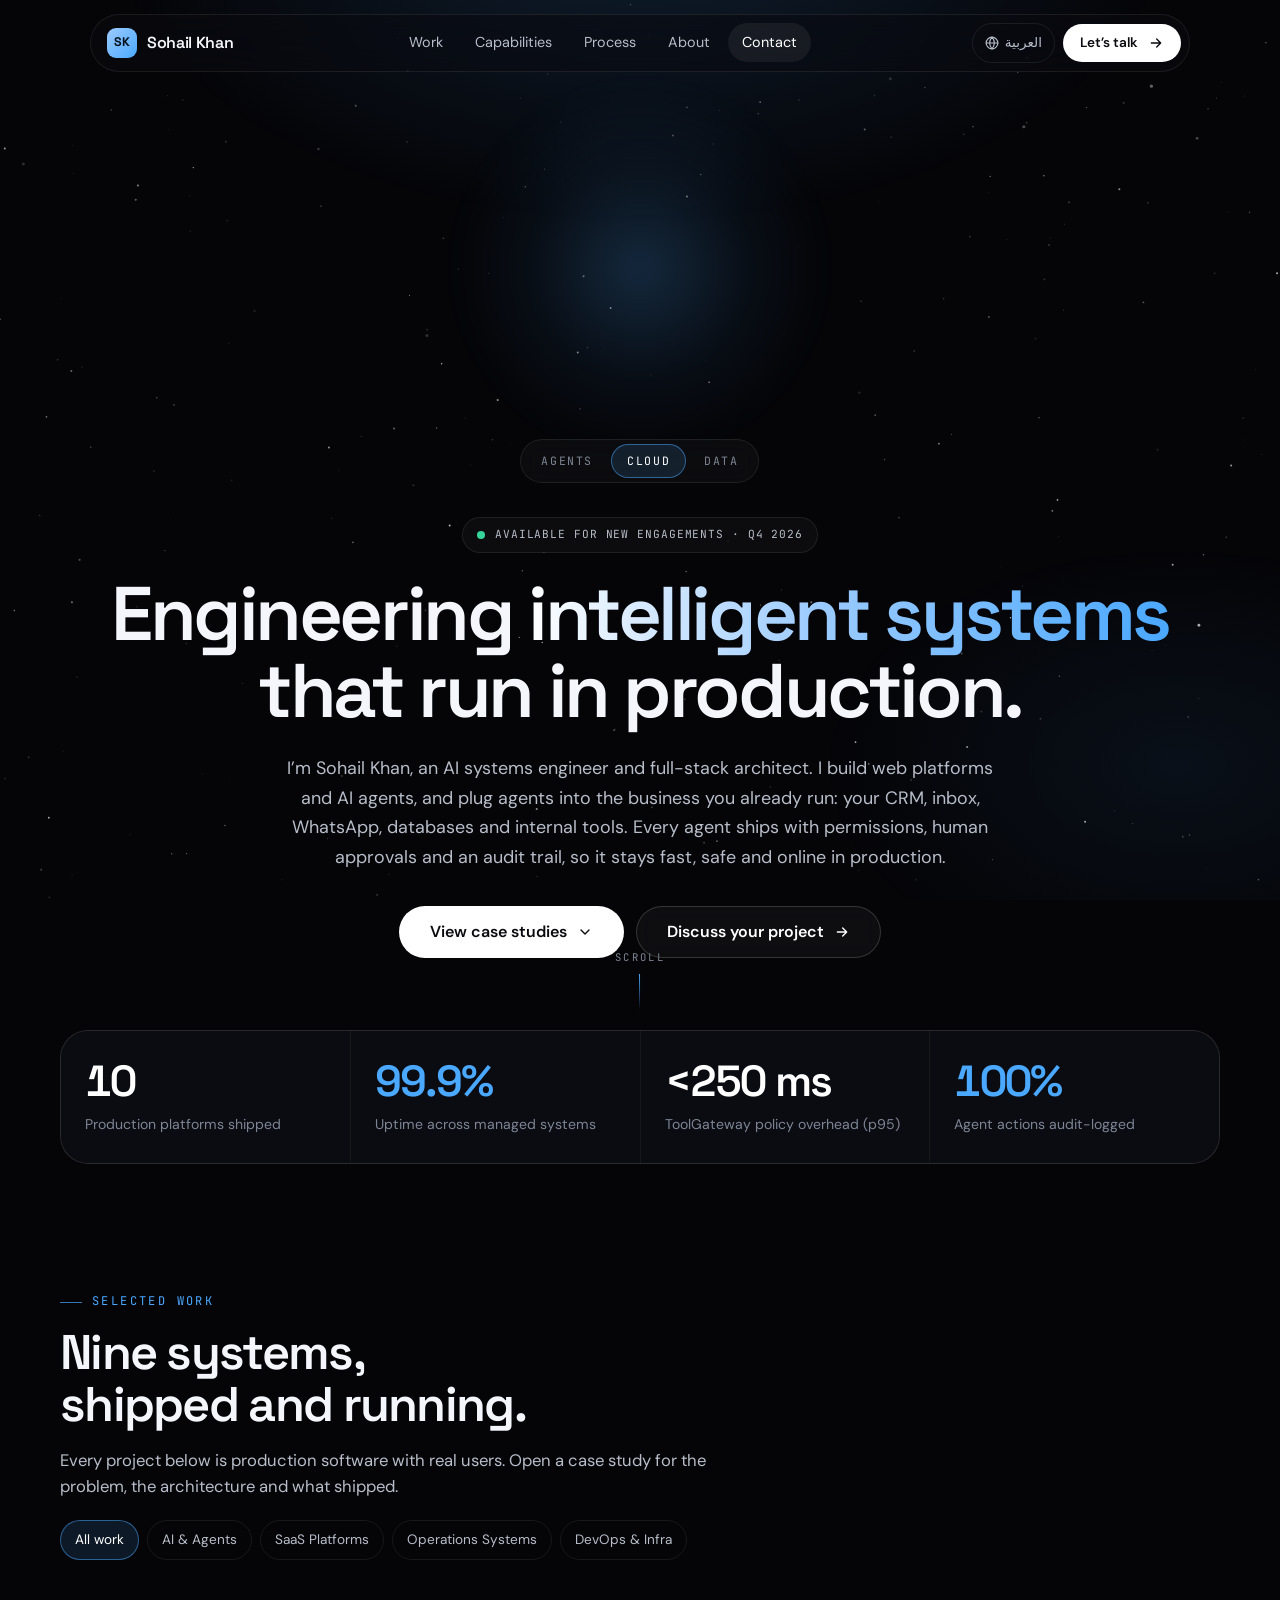
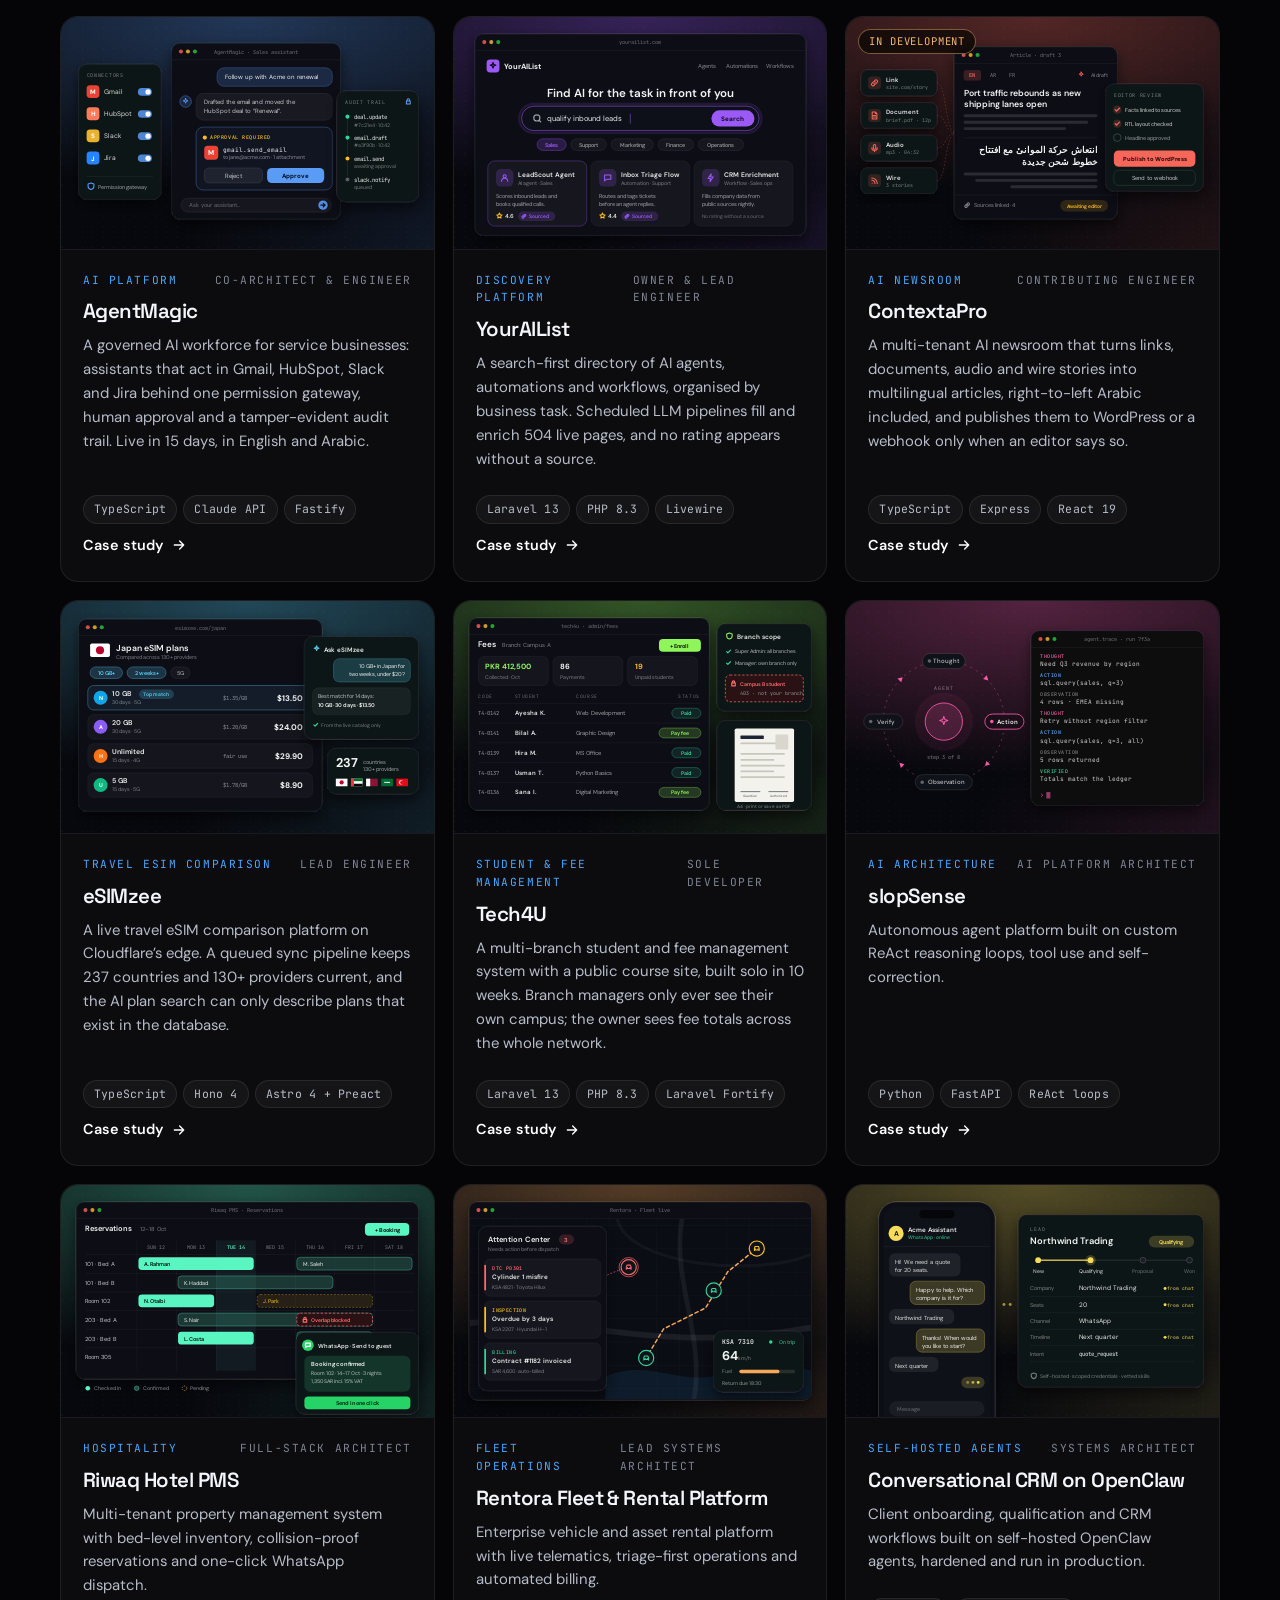
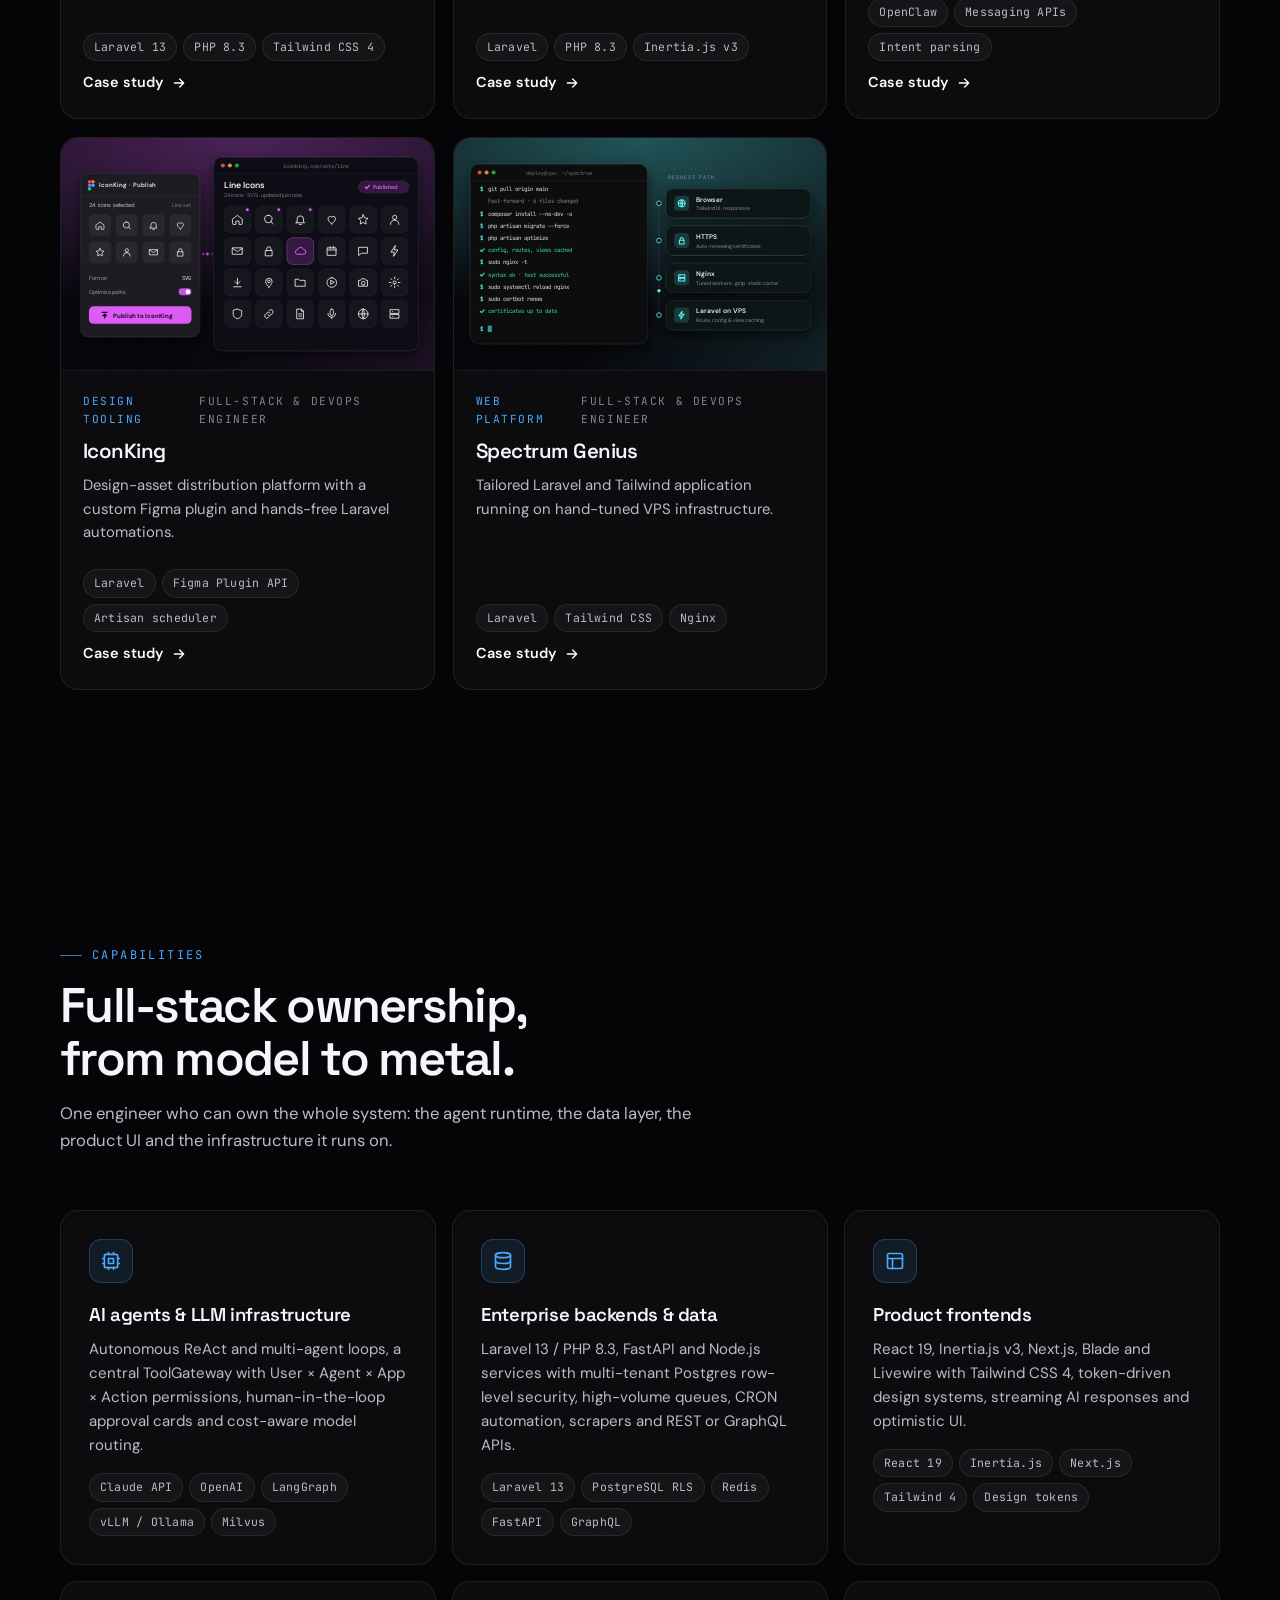
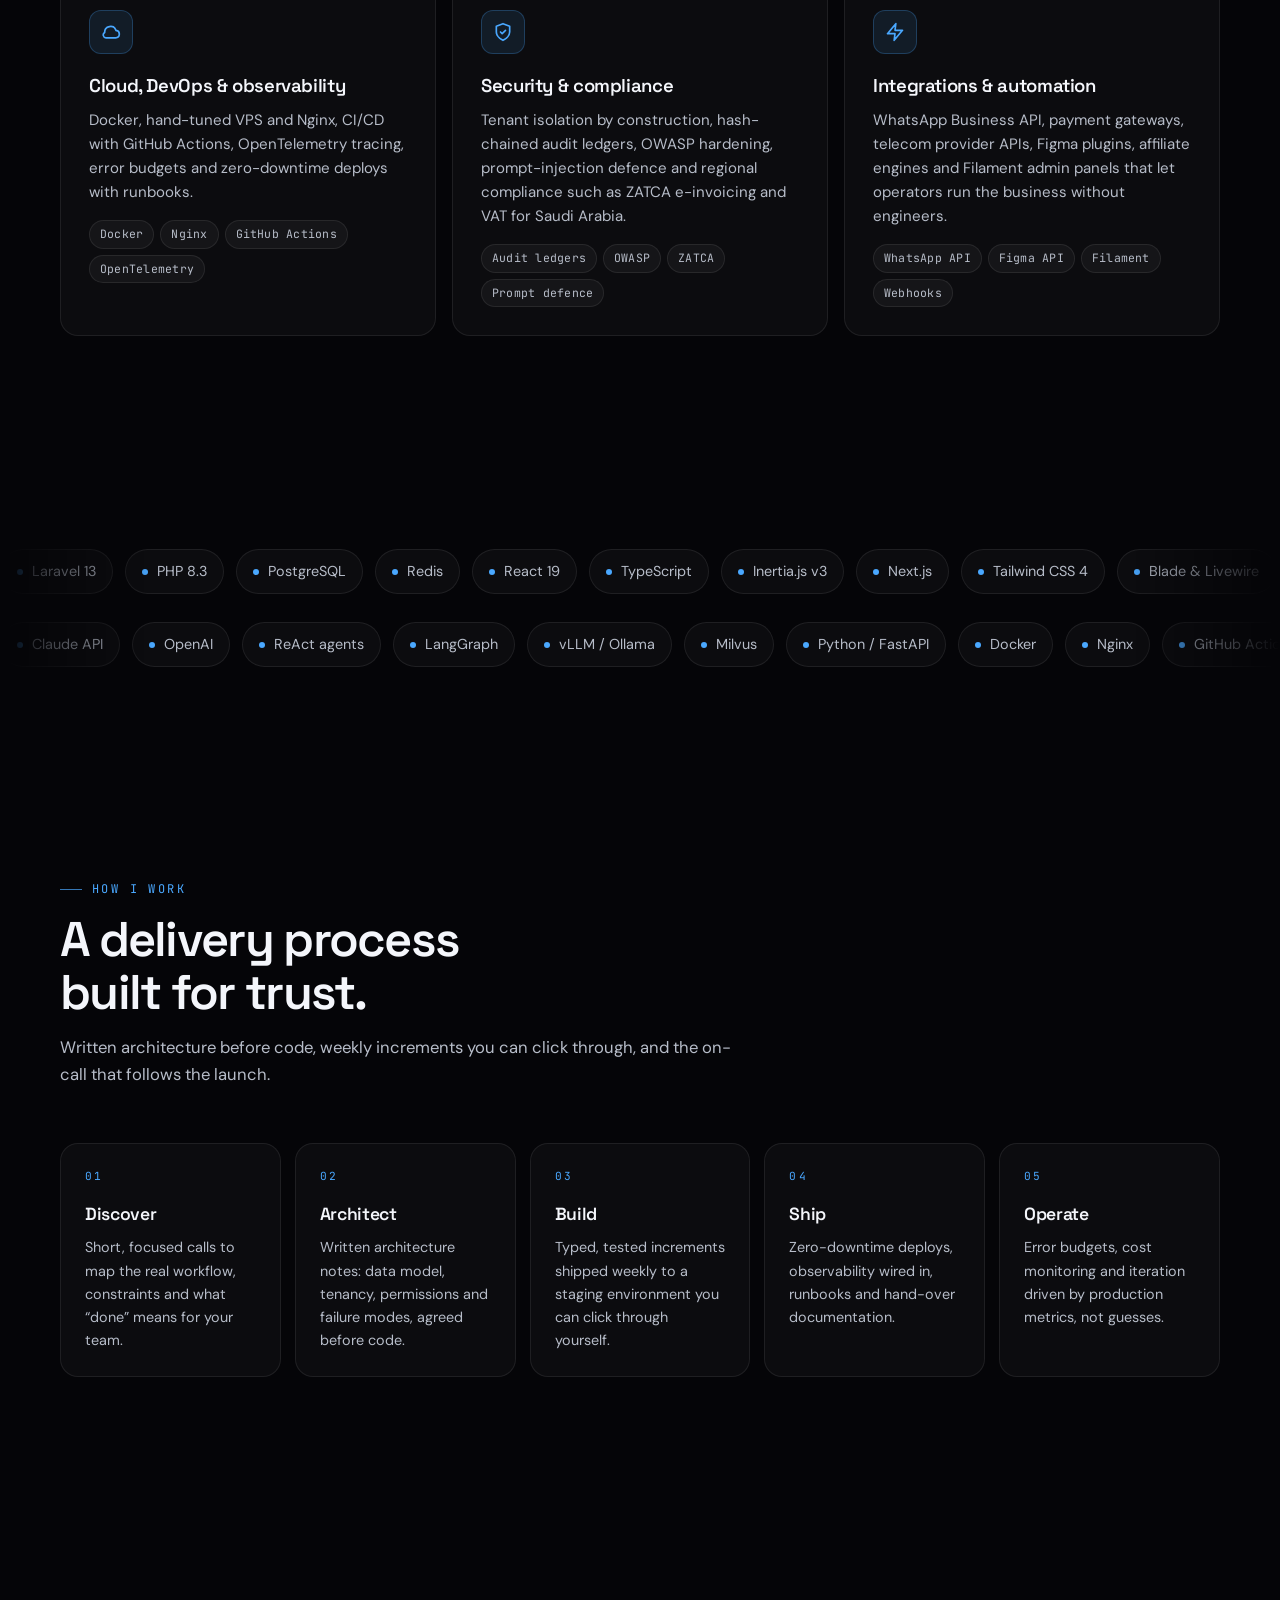
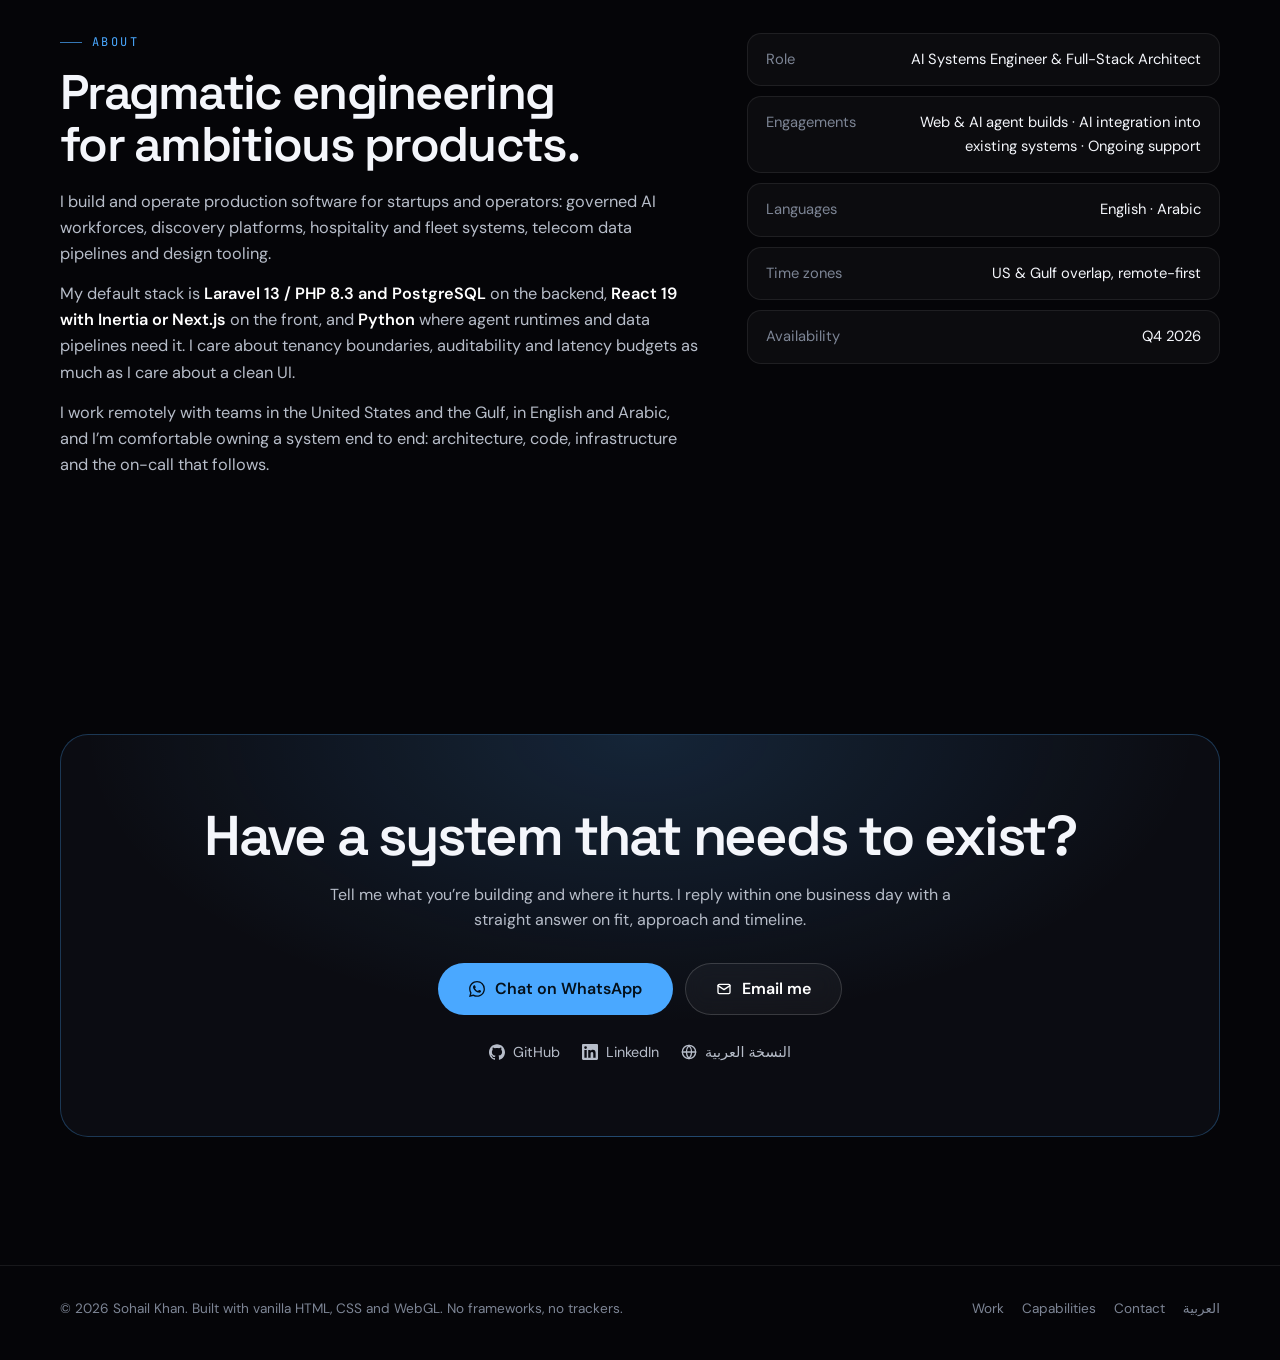
==== commit dbf32727: "Add authentic number" ====
--- a/index.html
+++ b/index.html
@@ -123,7 +123,7 @@
     <div class="container">
       <div class="metrics__panel" data-reveal>
         <div class="metric">
-          <div class="metric__value"><span data-count="9" data-suffix="+">9+</span></div>
+          <div class="metric__value"><span data-count="10" data-count-from="shipped">10</span></div>
           <div class="metric__label">Production platforms shipped</div>
         </div>
         <div class="metric">
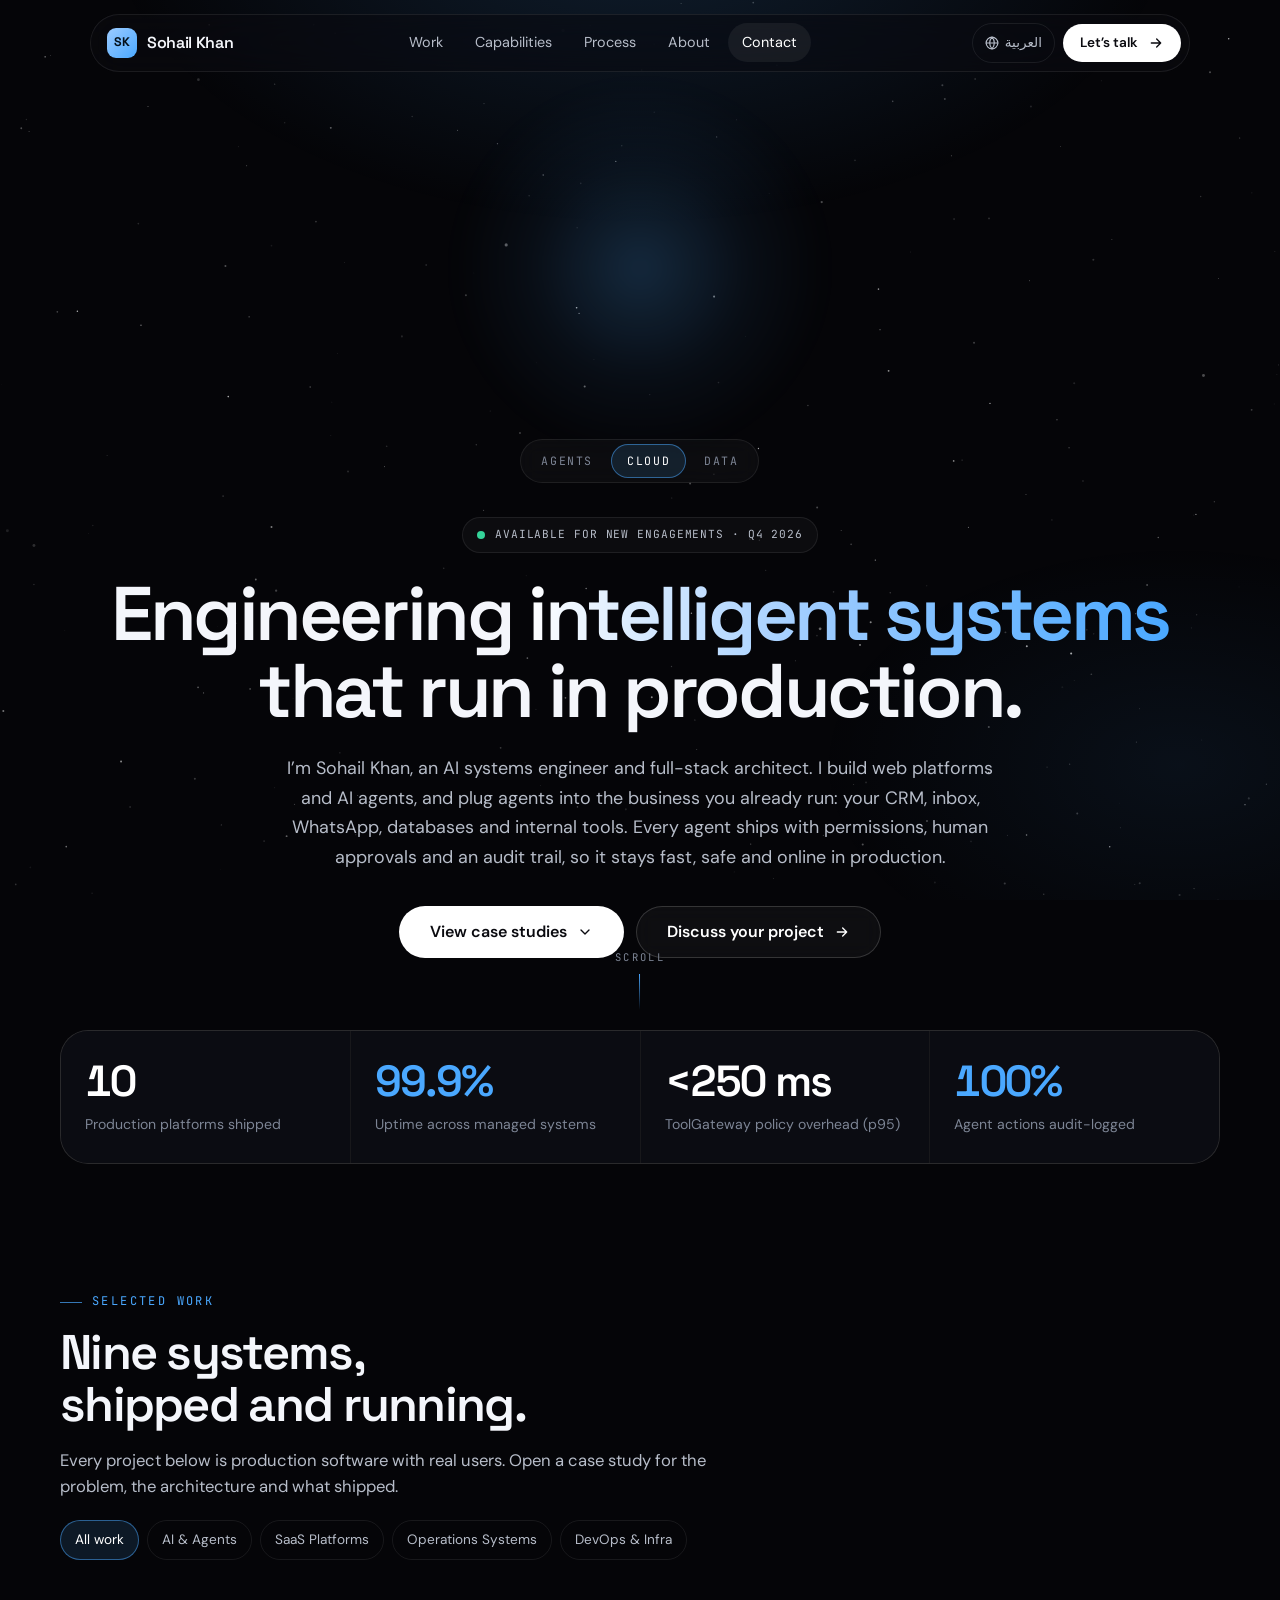
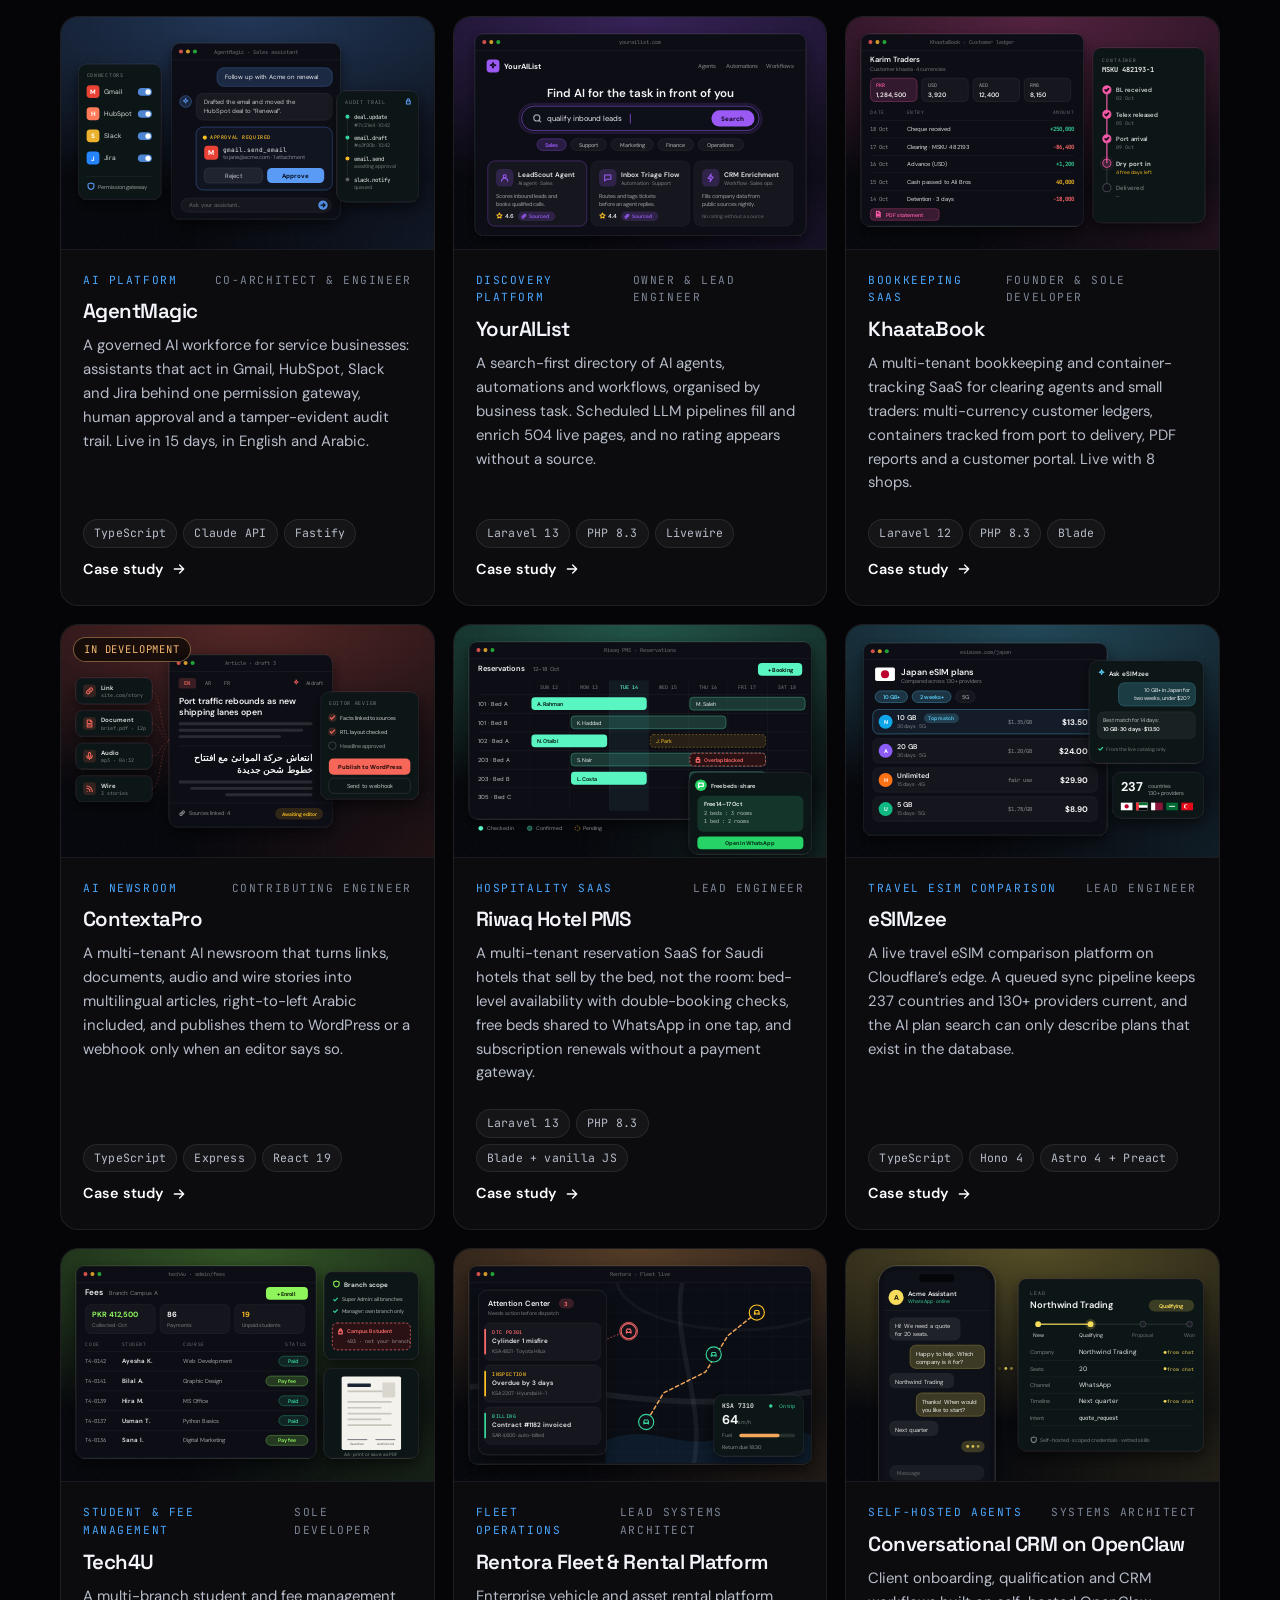
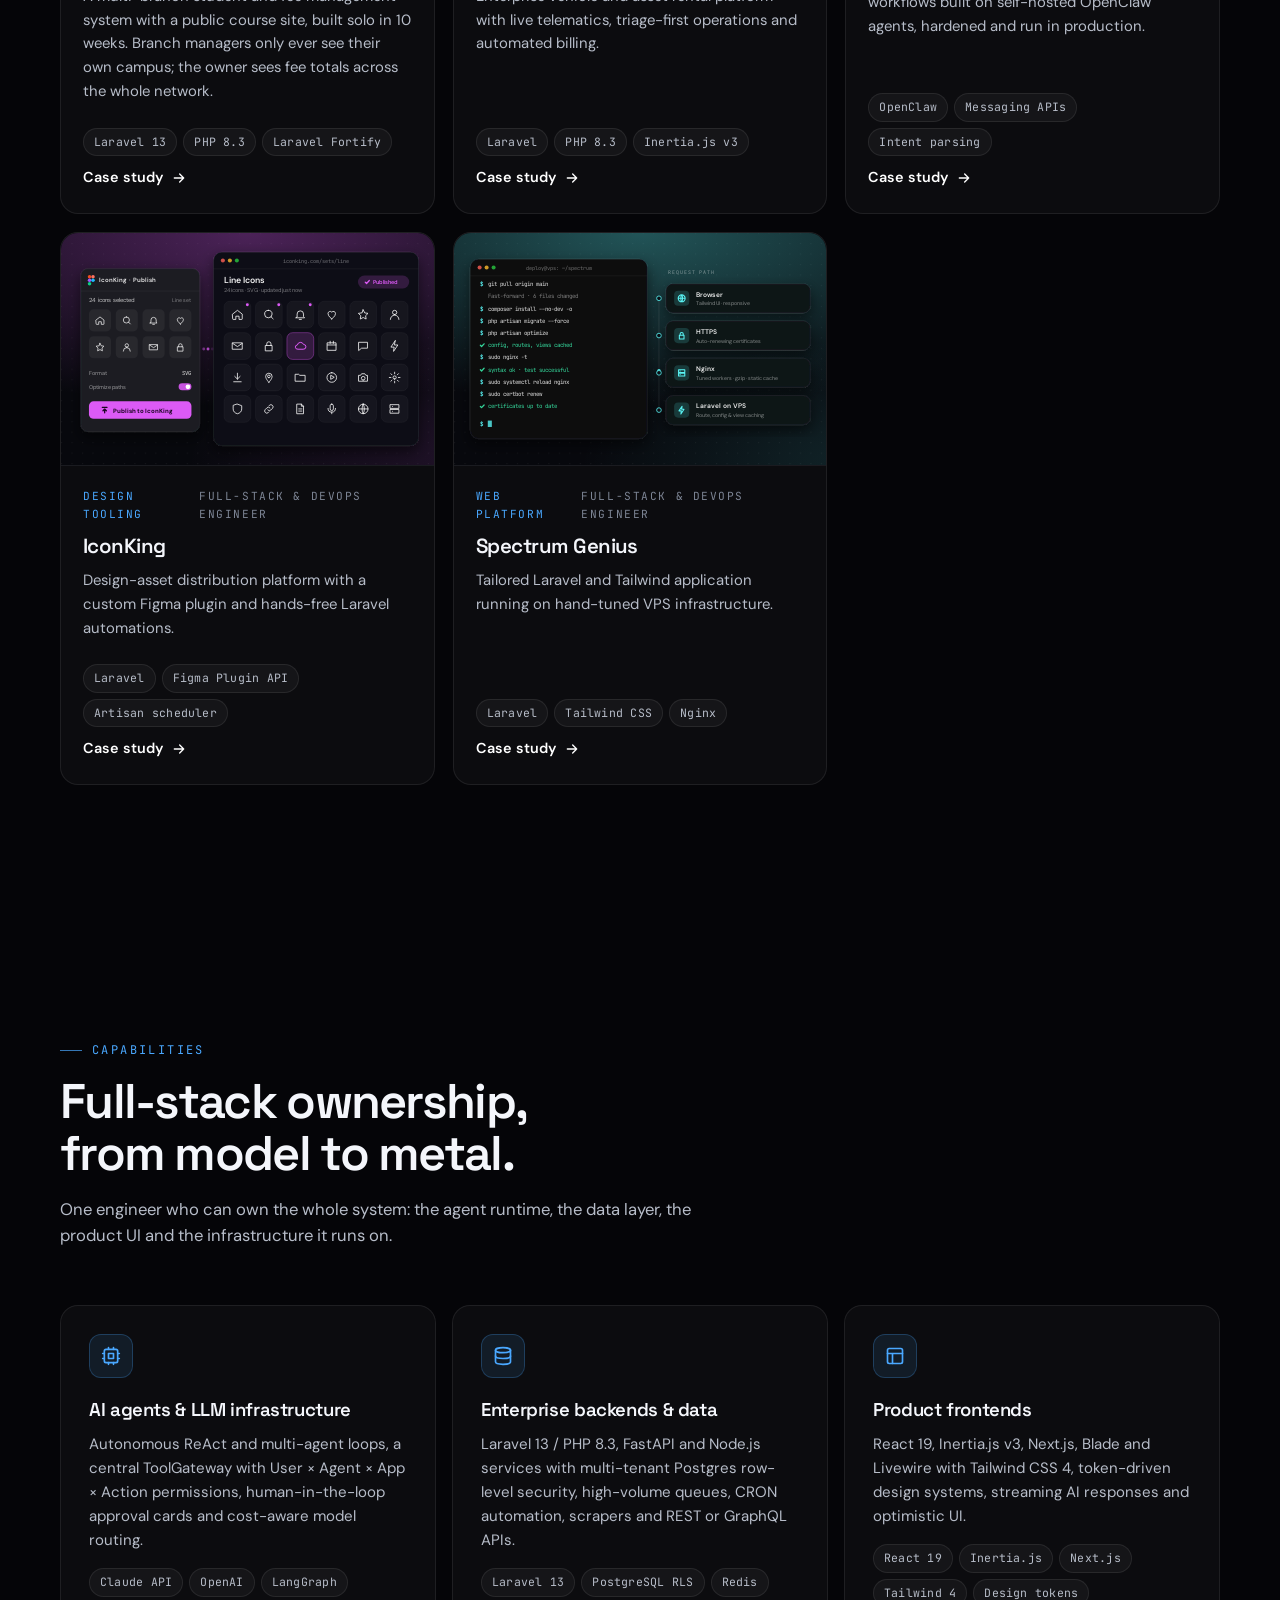
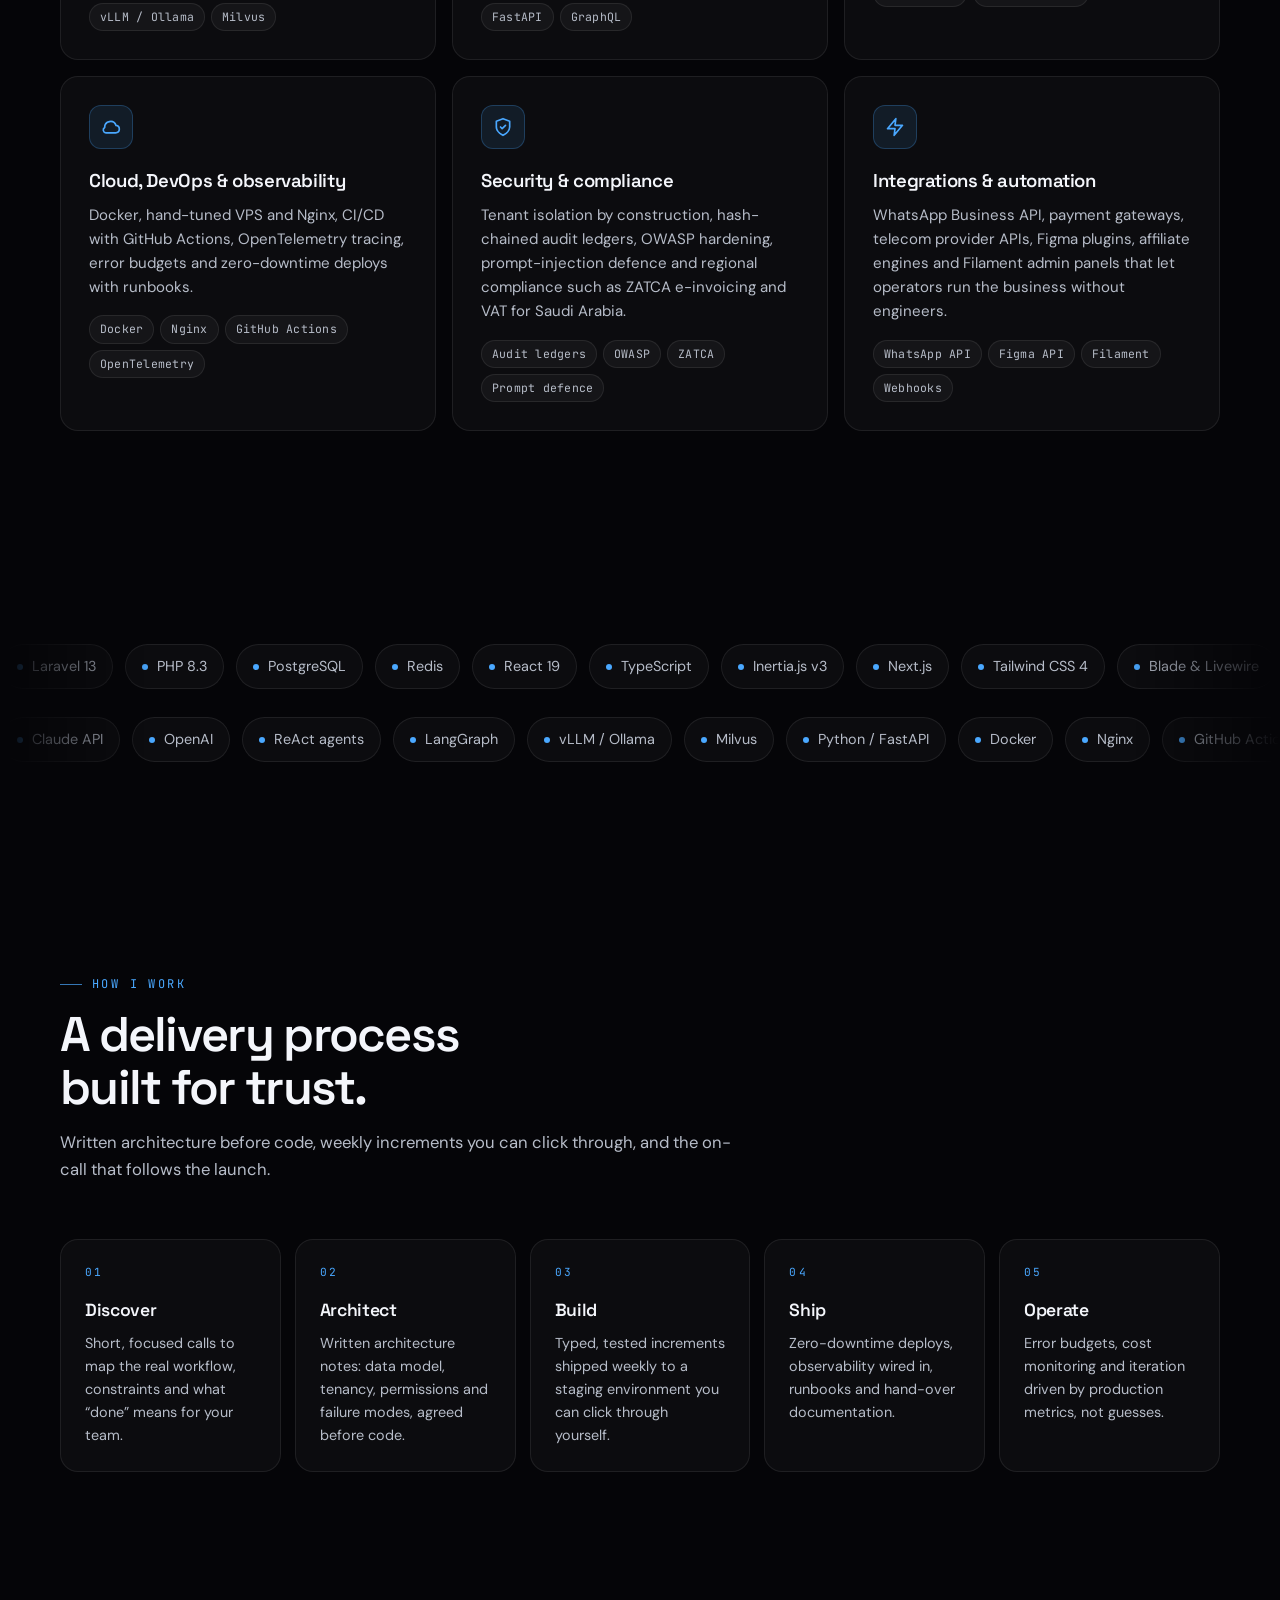
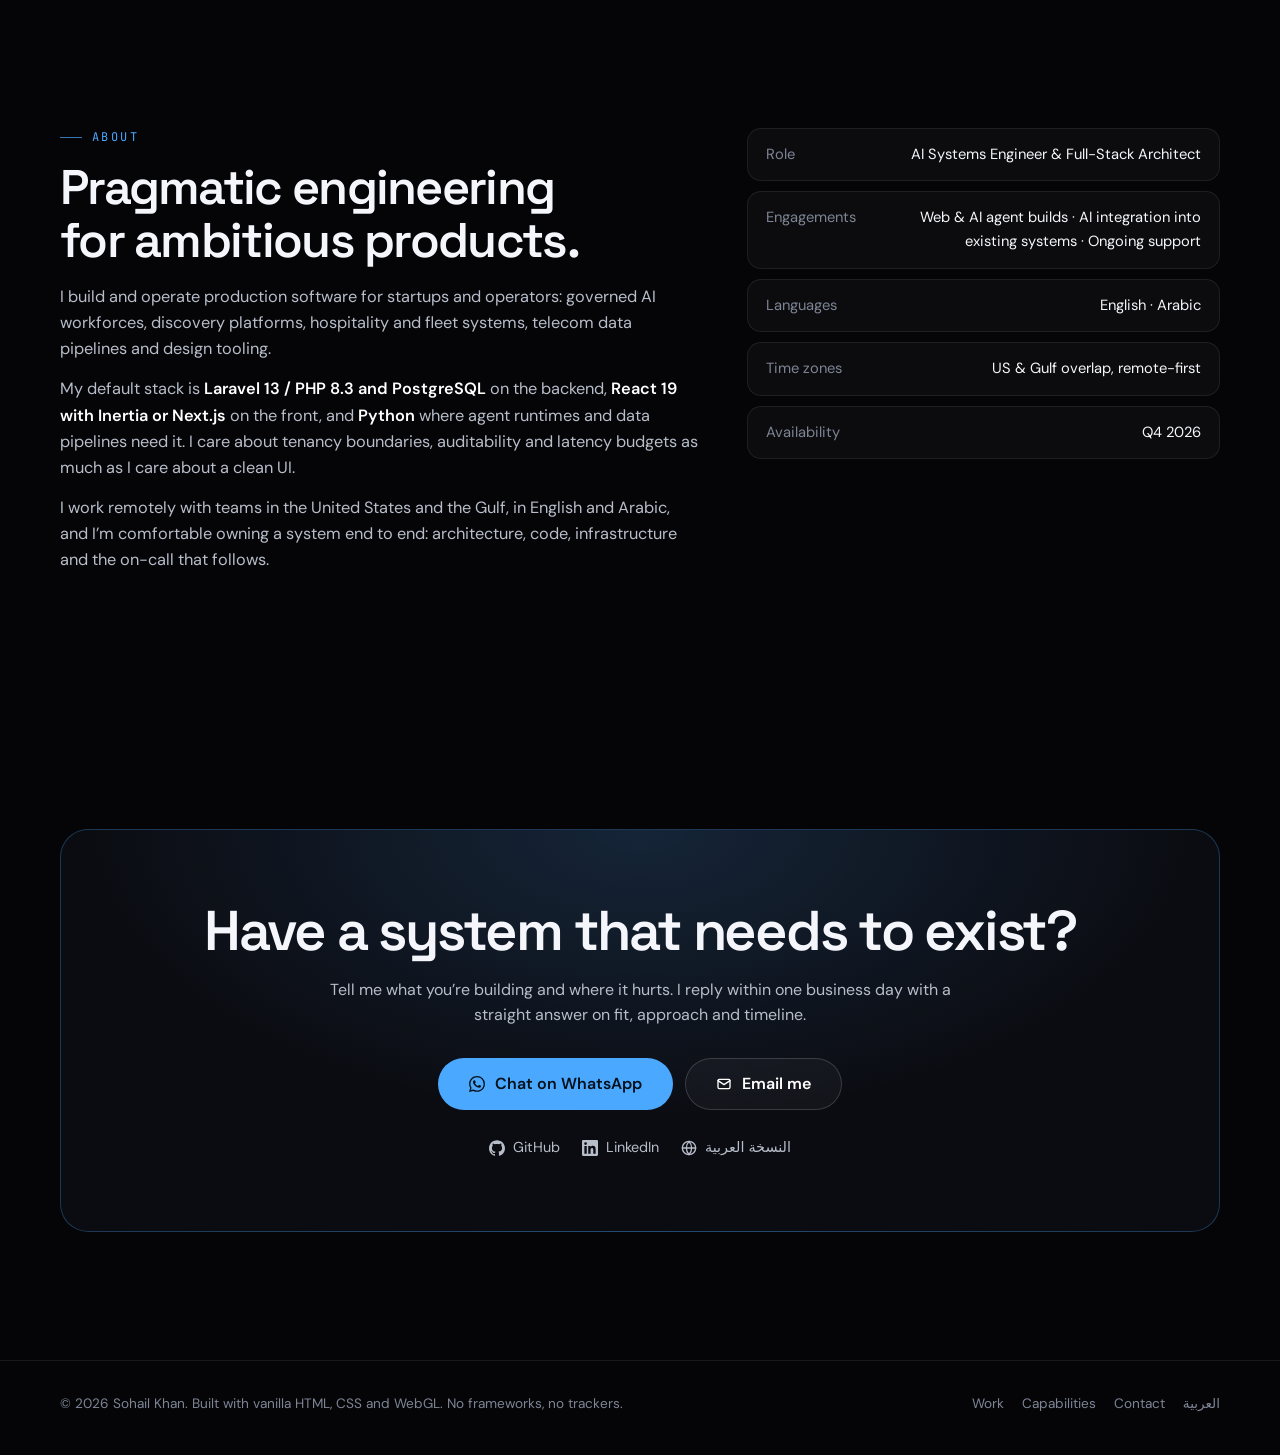
==== commit c69ac15d: "add two more case studies" ====
--- a/index.html
+++ b/index.html
@@ -4,7 +4,7 @@
   <meta charset="UTF-8">
   <meta name="viewport" content="width=device-width, initial-scale=1.0">
   <title>Sohail Khan — AI Systems Engineer &amp; Full-Stack Architect</title>
-  <meta name="description" content="Sohail Khan builds web platforms and AI agents, and integrates AI agents into existing businesses with permissions, approvals and audit trails. Case studies: AgentMagic, YourAIList, Riwaq PMS, Rentora, eSIM platforms and more.">
+  <meta name="description" content="Sohail Khan builds web platforms and AI agents, and integrates AI agents into existing businesses with permissions, approvals and audit trails. Case studies: AgentMagic, YourAIList, Rentora, eSIM platforms and more.">
   <meta name="theme-color" content="#050508">
   <meta name="color-scheme" content="dark">
 
